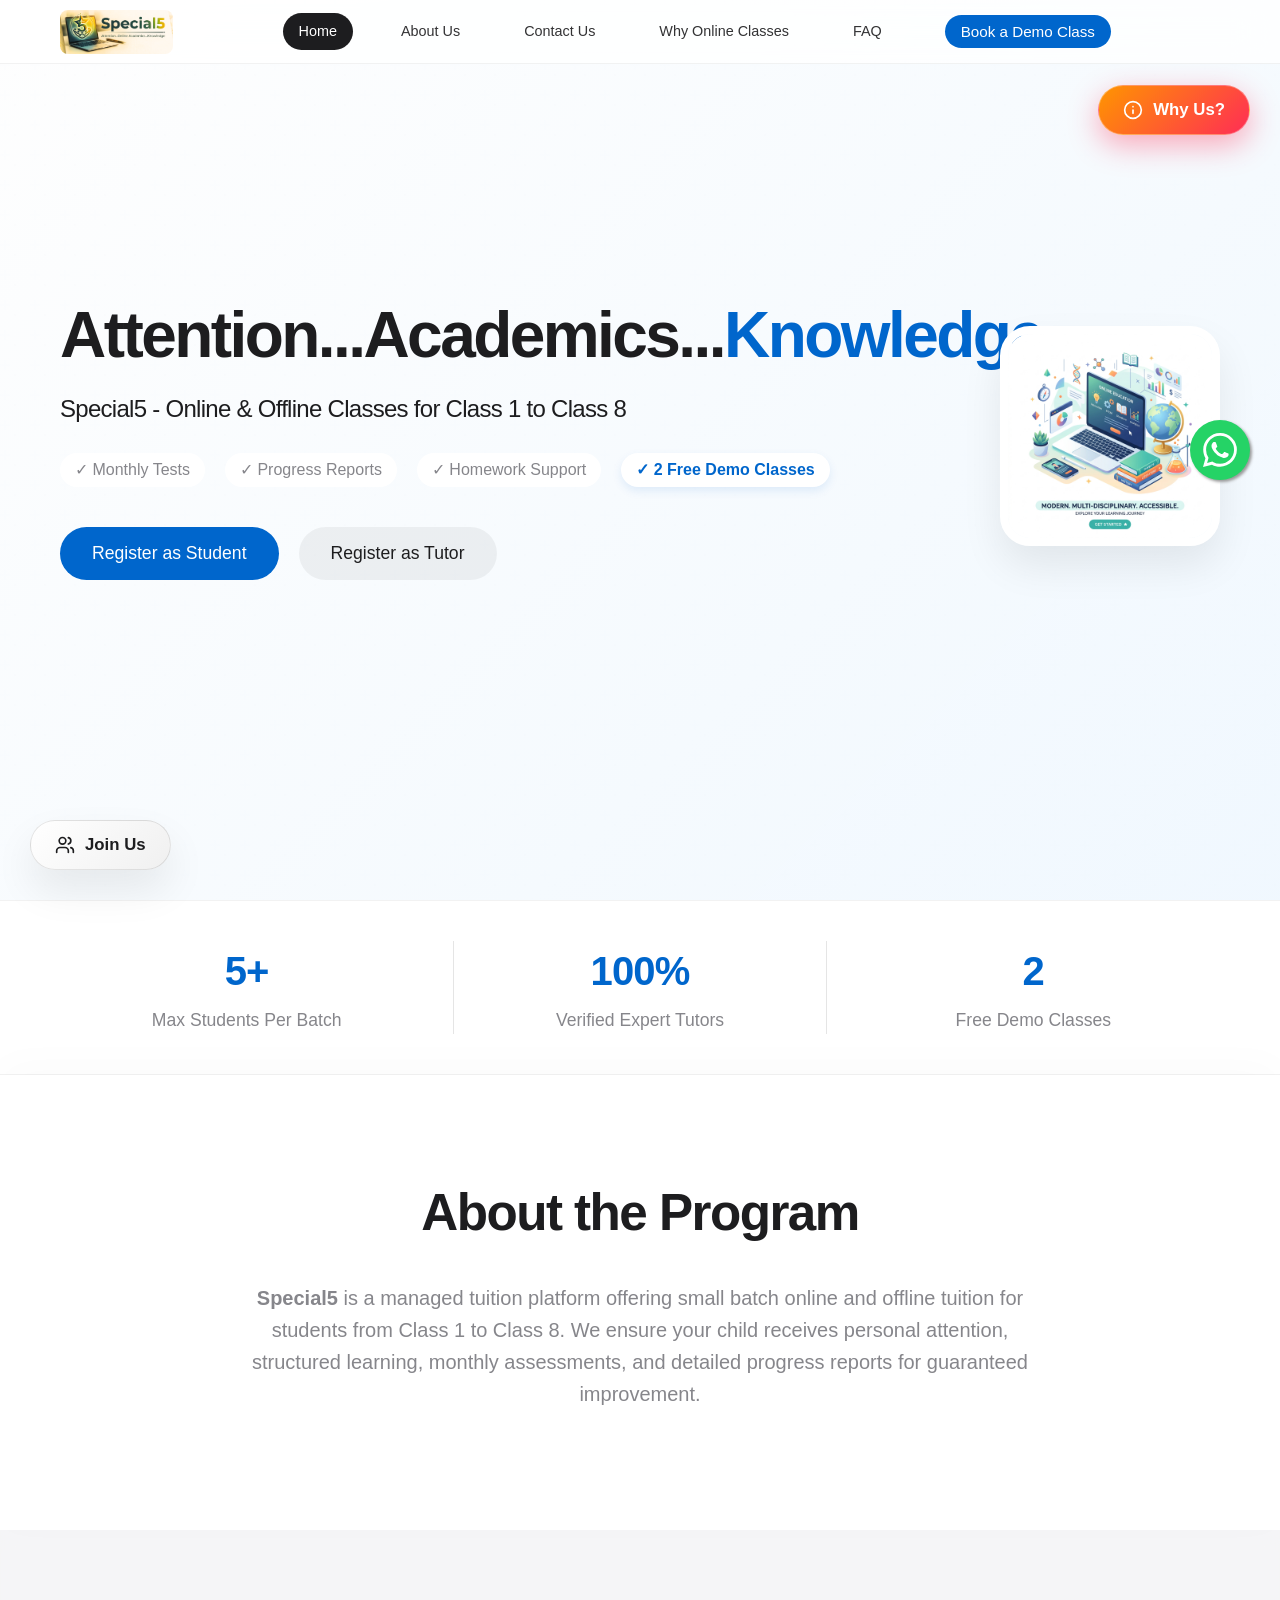
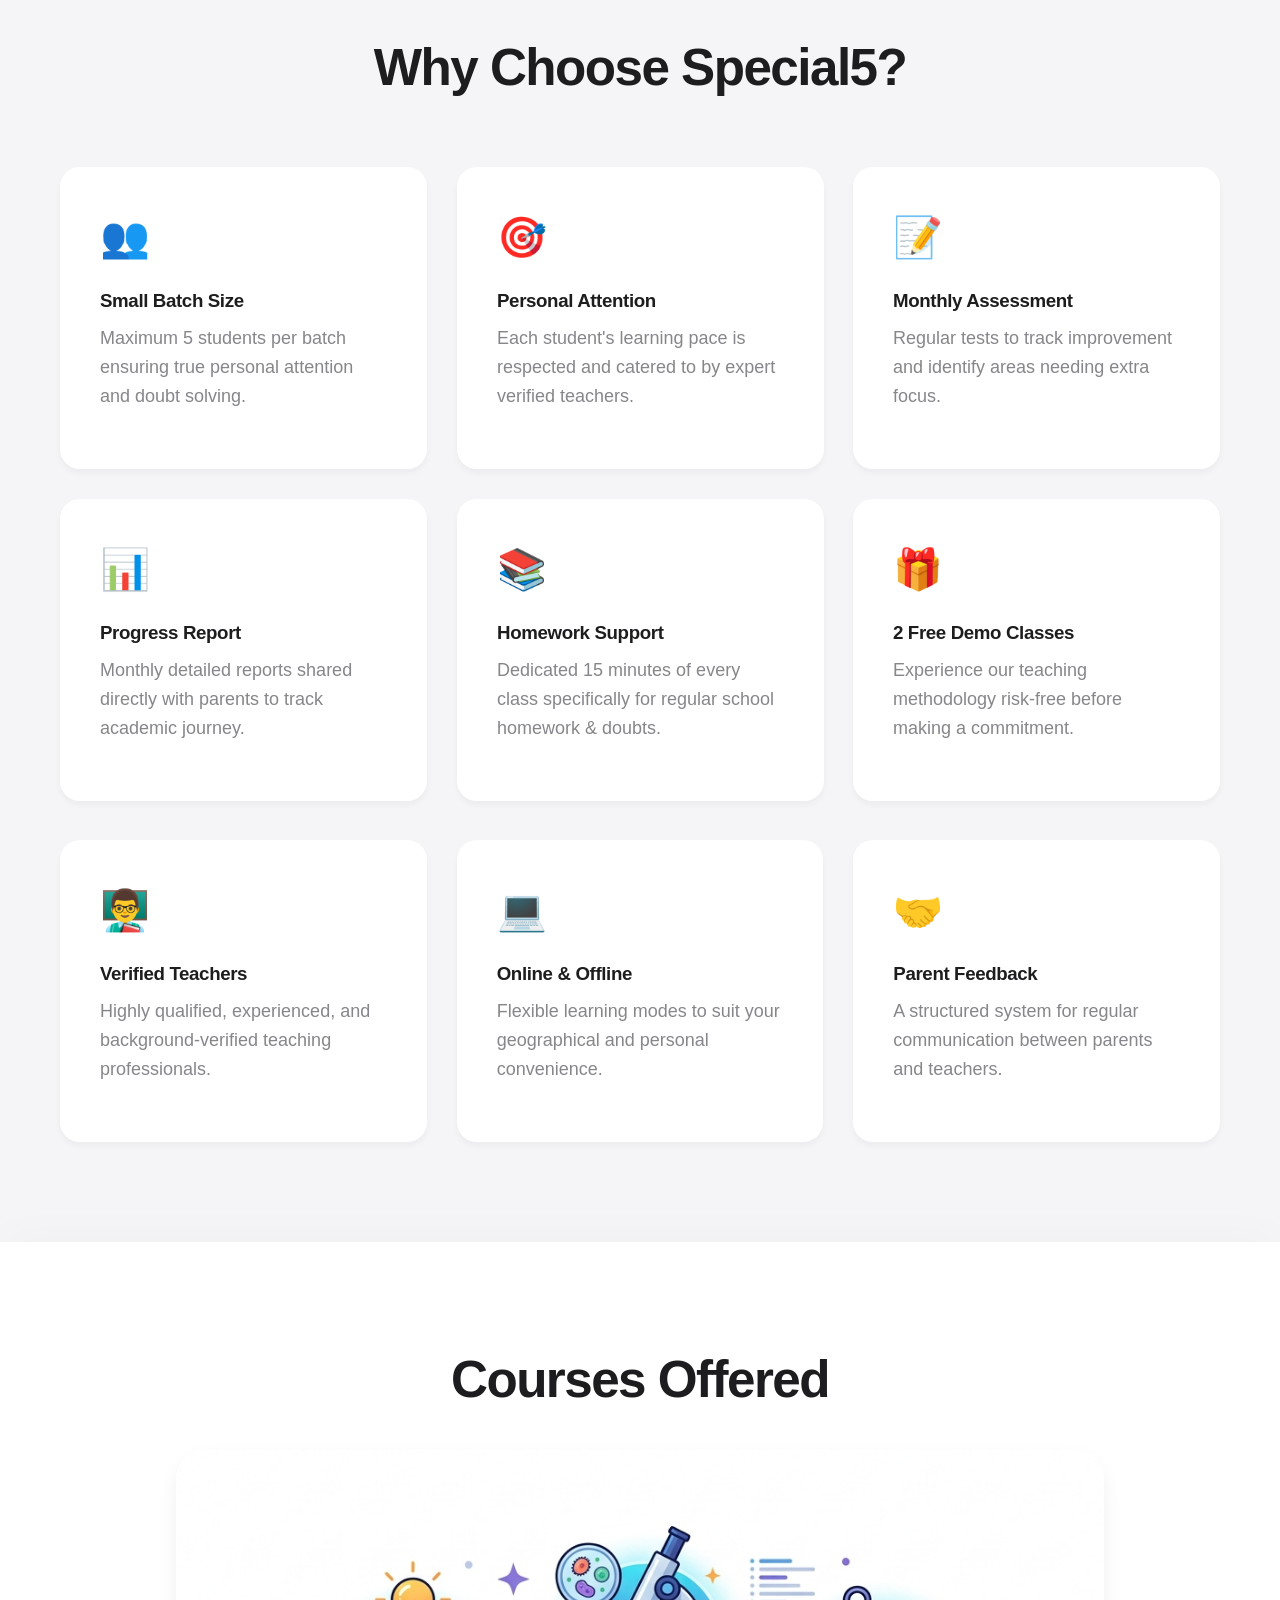
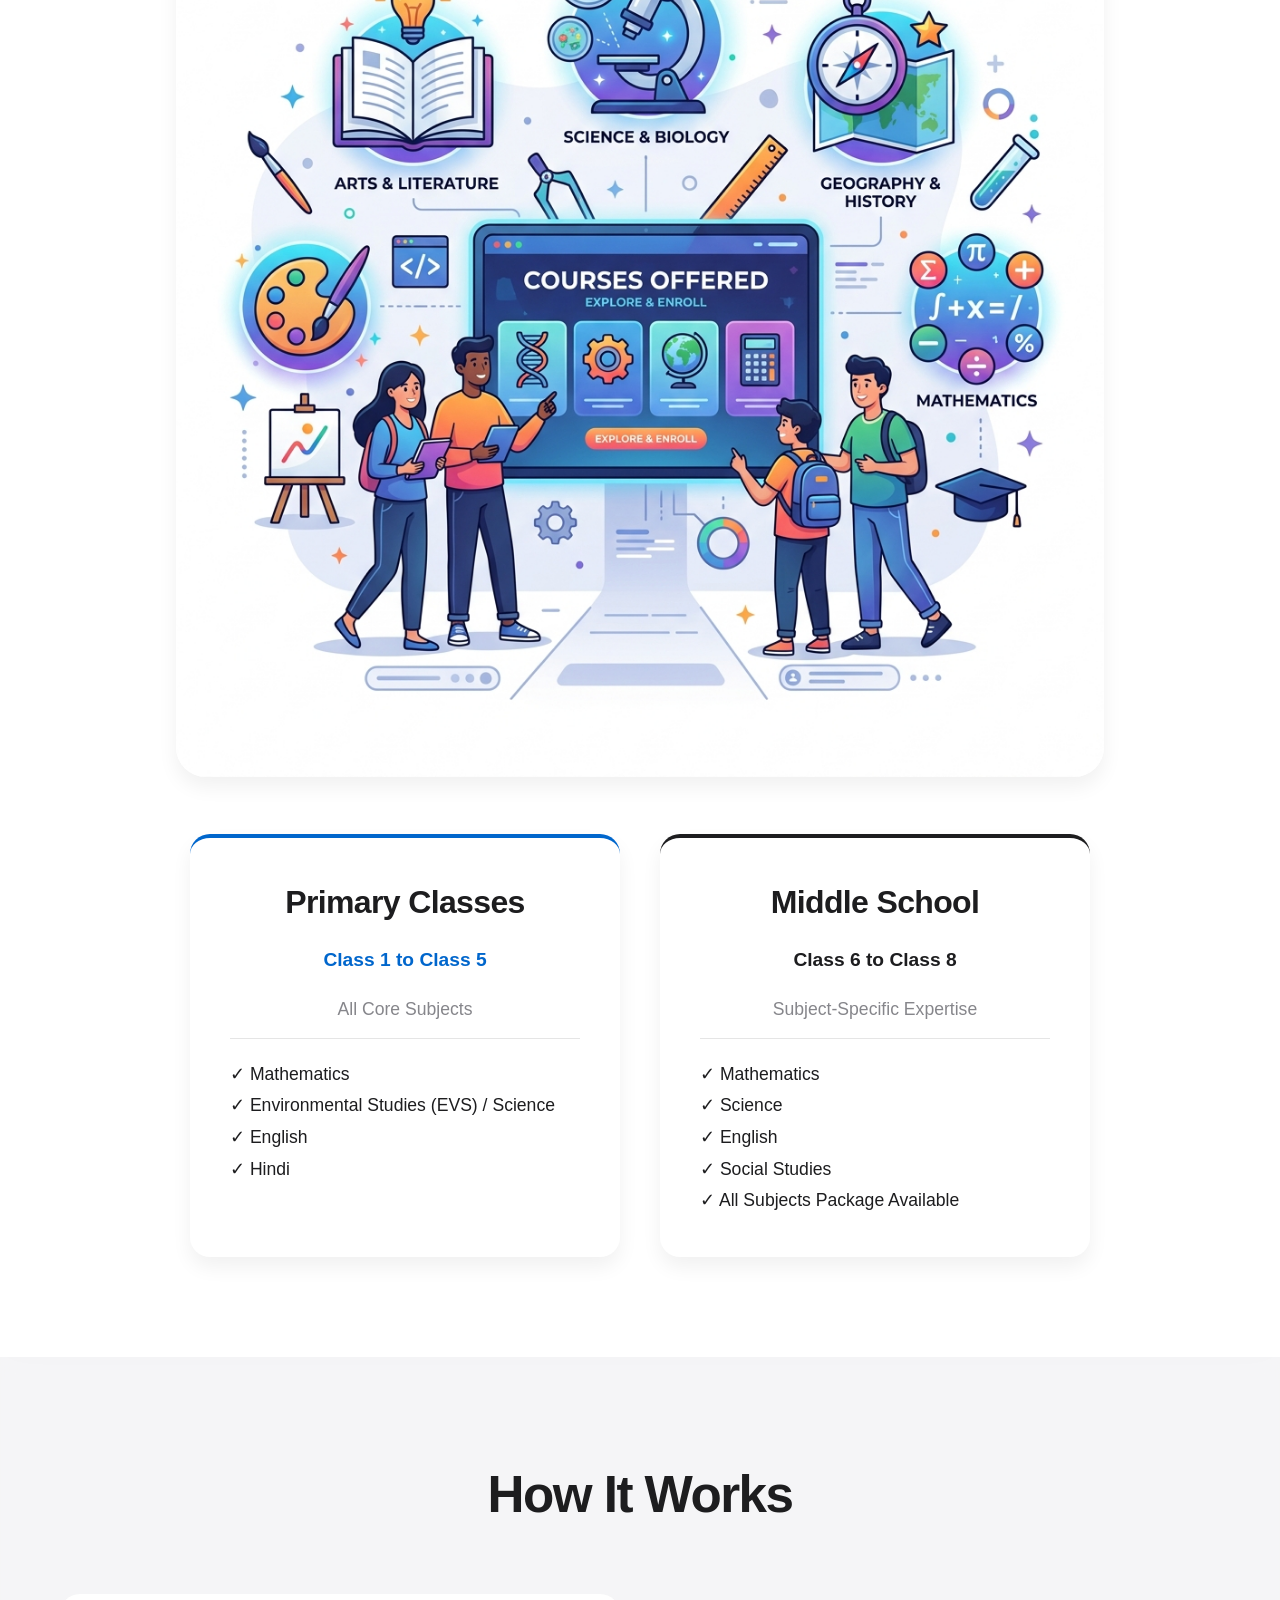
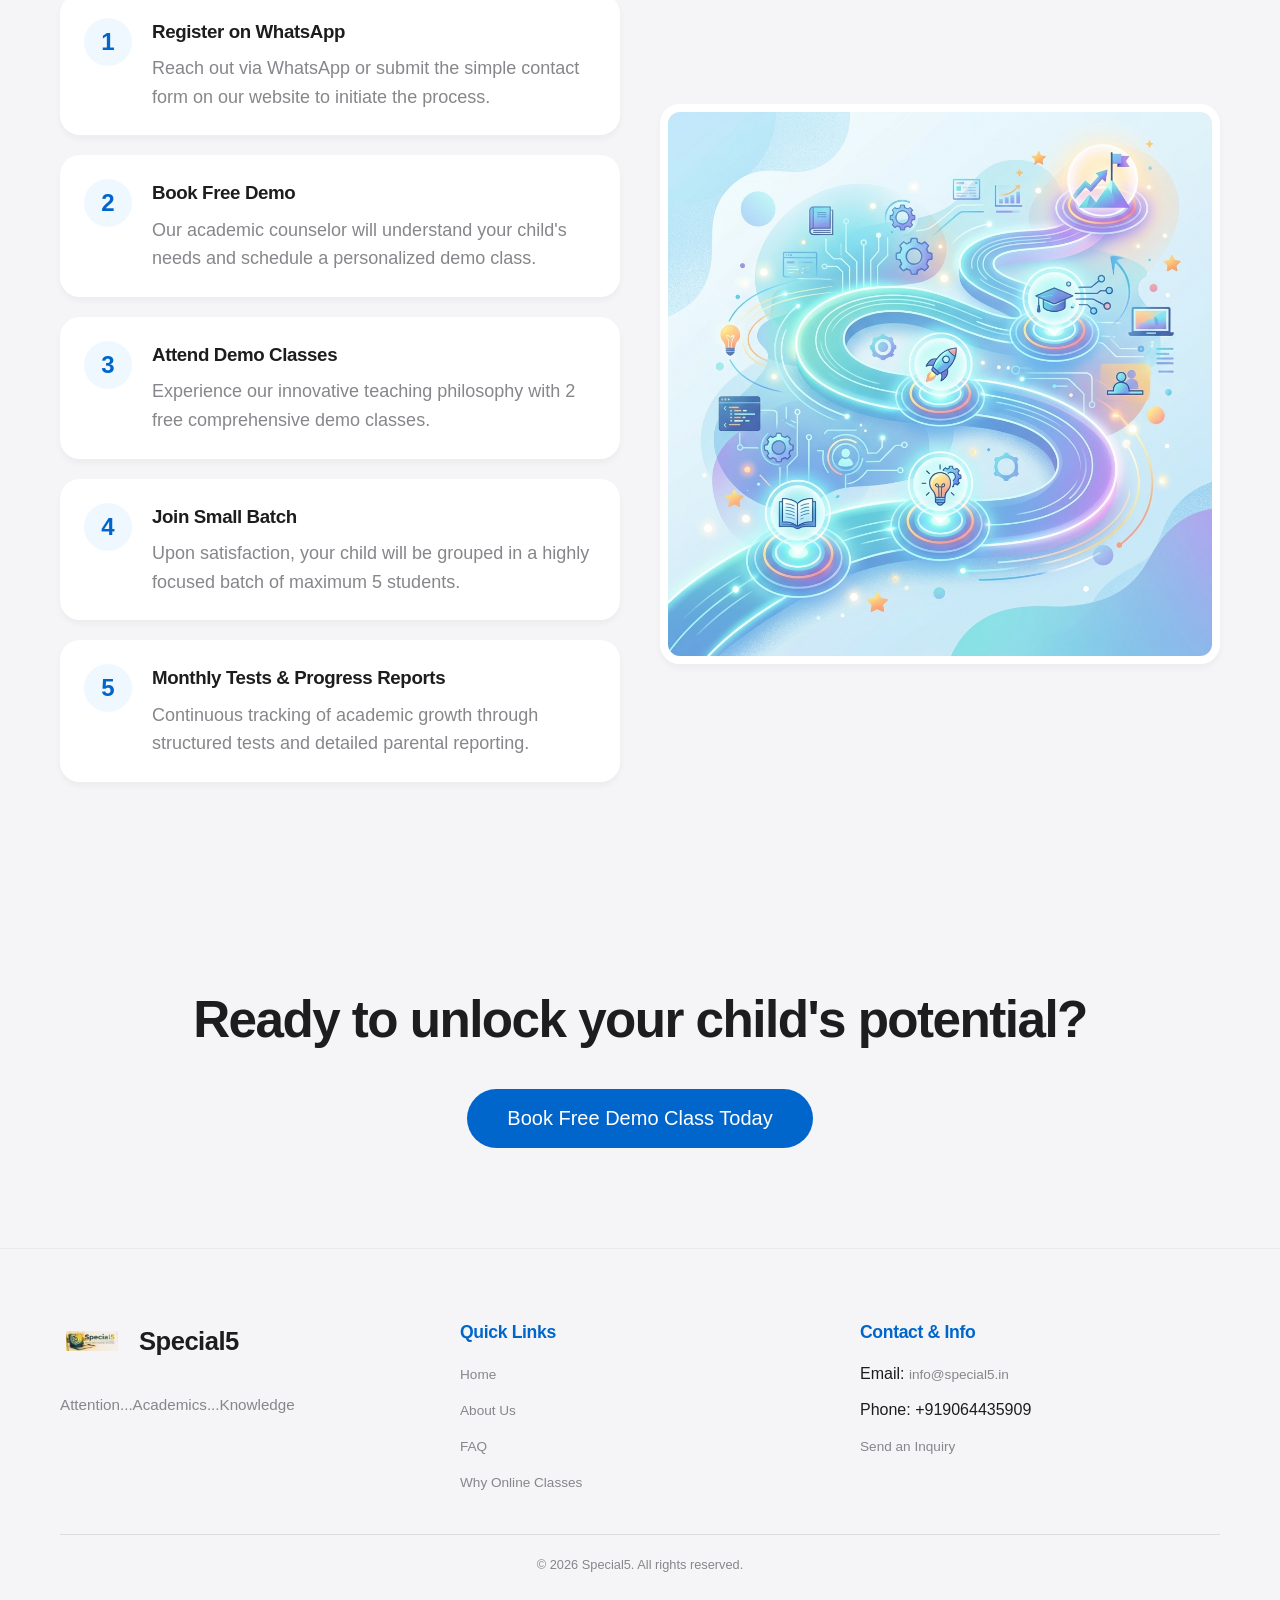
==== index.html @ b70a551d "chore: align theme with sssi.in reference, update emails and links" ====
<!DOCTYPE html>
<html lang="en">
<head>
  <meta charset="UTF-8">
  <meta name="viewport" content="width=device-width, initial-scale=1.0">
  <meta name="description" content="Special5 - Online Tuition Classes - Small Batch Tuition with Attention...Academics...Knowledge. Online & Offline Classes for Class 1 to Class 8 with monthly progress reports.">
  <title>Special5 - Online Tuition Classes</title>
  <meta property="og:title" content="Special5 - Online Tuition Classes">
  <meta property="og:description" content="Special5 - Online Tuition Classes - Small Batch Tuition with Attention...Academics...Knowledge. Online & Offline Classes for Class 1 to Class 8 with monthly progress reports.">
  <meta property="og:image" content="images/Special5-logo.png">
  <meta property="og:type" content="website">
  <link rel="icon" type="image/png" href="images/Special5-logo.png">
  <link rel="stylesheet" href="styles.css">
  <script src="components.js" defer></script>
</head>
<body>
  <!-- Hero Section -->
  <section class="section section-gradient" style="min-height: 100vh; display: flex; align-items: center; padding-top: 80px;">
    <div class="container fade-in-section">
      <div class="grid-2" style="align-items: center; gap: 40px;">
        <div style="text-align: left;">
          <h1 class="display-1" style="max-width: 900px; margin-bottom: 20px;">Attention...Academics...<span style="color: var(--color-accent-blue)">Knowledge</span></h1>
          <p class="display-2" style="font-size: 1.5rem; font-weight: 500; color: var(--color-dark-blue); margin-bottom: 24px;">Special5 - Online & Offline Classes for Class 1 to Class 8</p>
          
          <div style="display: flex; gap: 20px; flex-wrap: wrap; margin-bottom: 40px;">
            <span style="font-weight: 500; color: var(--color-dark-grey); background: white; padding: 5px 15px; border-radius: 20px;">✓ Monthly Tests</span>
            <span style="font-weight: 500; color: var(--color-dark-grey); background: white; padding: 5px 15px; border-radius: 20px;">✓ Progress Reports</span>
            <span style="font-weight: 500; color: var(--color-dark-grey); background: white; padding: 5px 15px; border-radius: 20px;">✓ Homework Support</span>
            <span style="font-weight: 600; color: var(--color-accent-blue); background: white; padding: 5px 15px; border-radius: 20px; box-shadow: 0 4px 10px rgba(0,102,204,0.1);">✓ 2 Free Demo Classes</span>
          </div>
          
          <div style="display: flex; gap: 20px; flex-wrap: wrap;">
            <button class="btn btn-primary" style="padding: 16px 32px; font-size: 1.1rem;" onclick="openModal('studentModal')">Register as Student</button>
            <button class="btn btn-secondary" style="padding: 16px 32px; font-size: 1.1rem;" onclick="openModal('teacherModal')">Register as Tutor</button>
          </div>
        </div>
        <div style="text-align: center; position: relative;">
          <!-- Decorative circle background -->
          <div style="position: absolute; top: 50%; left: 50%; transform: translate(-50%, -50%); width: 80%; padding-bottom: 80%; background: var(--color-light-blue); border-radius: 50%; z-index: 1;"></div>
          <img src="images/hero.png" alt="Online Education Technology" style="position: relative; z-index: 2; max-width: 100%; border-radius: var(--border-radius-xl); box-shadow: var(--shadow-lg); background: white; border: 8px solid white;">
        </div>
      </div>
    </div>
  </section>

  <!-- Key Statistics (sssi.in inspiration) -->
  <section class="section" style="background: var(--color-white); padding: 40px 0; border-top: 1px solid rgba(0,0,0,0.05); border-bottom: 1px solid rgba(0,0,0,0.05);">
    <div class="container fade-in-section">
      <div class="grid-3" style="text-align: center; gap: 20px;">
        <div>
          <h2 style="font-size: 2.5rem; color: var(--color-accent-blue); margin-bottom: 5px;">5+</h2>
          <p style="font-size: 1.1rem; font-weight: 500; margin: 0;">Max Students Per Batch</p>
        </div>
        <div style="border-left: 1px solid rgba(0,0,0,0.1); border-right: 1px solid rgba(0,0,0,0.1);">
          <h2 style="font-size: 2.5rem; color: var(--color-accent-blue); margin-bottom: 5px;">100%</h2>
          <p style="font-size: 1.1rem; font-weight: 500; margin: 0;">Verified Expert Tutors</p>
        </div>
        <div>
          <h2 style="font-size: 2.5rem; color: var(--color-accent-blue); margin-bottom: 5px;">2</h2>
          <p style="font-size: 1.1rem; font-weight: 500; margin: 0;">Free Demo Classes</p>
        </div>
      </div>
    </div>
  </section>

  <!-- About Program -->
  <section class="section section-light">
    <div class="container fade-in-section">
      <div style="max-width: 800px; margin: 0 auto; text-align: center;">
        <h2 class="display-2" style="margin-bottom: 30px;">About the Program</h2>
        <p style="font-size: 1.25rem;">
          <strong>Special5</strong> is a managed tuition platform offering small batch online and offline tuition for students from Class 1 to Class 8. We ensure your child receives personal attention, structured learning, monthly assessments, and detailed progress reports for guaranteed improvement.
        </p>
      </div>
    </div>
  </section>

  <!-- USP Section -->
  <section class="section section-soft">
    <div class="container">
      <h2 class="display-2 text-center" style="margin-bottom: 60px;">Why Choose Special5?</h2>
      
      <div class="grid-3" style="margin-bottom: 40px;">
        <!-- USP Items -->
        <div class="card fade-in-section">
          <div class="card-icon">👥</div>
          <h3>Small Batch Size</h3>
          <p>Maximum 5 students per batch ensuring true personal attention and doubt solving.</p>
        </div>
        <div class="card fade-in-section" style="transition-delay: 100ms;">
          <div class="card-icon">🎯</div>
          <h3>Personal Attention</h3>
          <p>Each student's learning pace is respected and catered to by expert verified teachers.</p>
        </div>
        <div class="card fade-in-section" style="transition-delay: 200ms;">
          <div class="card-icon">📝</div>
          <h3>Monthly Assessment</h3>
          <p>Regular tests to track improvement and identify areas needing extra focus.</p>
        </div>
        <div class="card fade-in-section" style="transition-delay: 300ms;">
          <div class="card-icon">📊</div>
          <h3>Progress Report</h3>
          <p>Monthly detailed reports shared directly with parents to track academic journey.</p>
        </div>
        <div class="card fade-in-section" style="transition-delay: 400ms;">
          <div class="card-icon">📚</div>
          <h3>Homework Support</h3>
          <p>Dedicated 15 minutes of every class specifically for regular school homework & doubts.</p>
        </div>
        <div class="card fade-in-section" style="transition-delay: 500ms;">
          <div class="card-icon">🎁</div>
          <h3>2 Free Demo Classes</h3>
          <p>Experience our teaching methodology risk-free before making a commitment.</p>
        </div>
      </div>
      
      <div class="grid-3 fade-in-section">
        <div class="card">
          <div class="card-icon">👨‍🏫</div>
          <h3>Verified Teachers</h3>
          <p>Highly qualified, experienced, and background-verified teaching professionals.</p>
        </div>
        <div class="card">
          <div class="card-icon">💻</div>
          <h3>Online & Offline</h3>
          <p>Flexible learning modes to suit your geographical and personal convenience.</p>
        </div>
        <div class="card">
          <div class="card-icon">🤝</div>
          <h3>Parent Feedback</h3>
          <p>A structured system for regular communication between parents and teachers.</p>
        </div>
      </div>
    </div>
  </section>

  <!-- Courses Offered -->
  <section class="section section-light">
    <div class="container fade-in-section text-center">
      <h2 class="display-2" style="margin-bottom: 30px;">Courses Offered</h2>
      
      <div style="margin-bottom: 50px;">
        <img src="images/courses.png" alt="Educational Subjects Overview" style="max-width: 80%; border-radius: var(--border-radius-xl); box-shadow: var(--shadow-md);">
      </div>
      
      <div class="grid-2" style="max-width: 900px; margin: 0 auto;">
        <div class="card" style="box-shadow: var(--shadow-md); border-top: 4px solid var(--color-accent-blue);">
          <h3 style="font-size: 2rem; margin-bottom: 20px;">Primary Classes</h3>
          <div style="font-size: 1.2rem; color: var(--color-accent-blue); font-weight: 600; margin-bottom: 20px;">Class 1 to Class 5</div>
          <p style="font-size: 1.1rem; border-bottom: 1px solid rgba(0,0,0,0.1); padding-bottom: 15px;">All Core Subjects</p>
          <ul style="text-align: left; margin-top: 20px; font-size: 1.1rem; line-height: 1.8;">
            <li>✓ Mathematics</li>
            <li>✓ Environmental Studies (EVS) / Science</li>
            <li>✓ English</li>
            <li>✓ Hindi</li>
          </ul>
        </div>
        <div class="card" style="box-shadow: var(--shadow-md); border-top: 4px solid var(--color-dark-blue);">
          <h3 style="font-size: 2rem; margin-bottom: 20px;">Middle School</h3>
          <div style="font-size: 1.2rem; color: var(--color-dark-blue); font-weight: 600; margin-bottom: 20px;">Class 6 to Class 8</div>
          <p style="font-size: 1.1rem; border-bottom: 1px solid rgba(0,0,0,0.1); padding-bottom: 15px;">Subject-Specific Expertise</p>
          <ul style="text-align: left; margin-top: 20px; font-size: 1.1rem; line-height: 1.8;">
            <li>✓ Mathematics</li>
            <li>✓ Science</li>
            <li>✓ English</li>
            <li>✓ Social Studies</li>
            <li>✓ All Subjects Package Available</li>
          </ul>
        </div>
      </div>
    </div>
  </section>

  <!-- How It Works -->
  <section class="section section-soft fade-in-section">
    <div class="container">
      <h2 class="display-2 text-center" style="margin-bottom: 60px;">How It Works</h2>
      
      <div class="grid-2" style="align-items: center; gap: 40px;">
        <div style="display: flex; flex-direction: column; gap: 20px; position: relative;">
          <!-- Timeline Item 1 -->
          <div style="display: flex; gap: 20px; background: var(--color-white); padding: 24px; border-radius: var(--border-radius-lg); box-shadow: var(--shadow-sm);">
            <div style="background: var(--color-light-blue); color: var(--color-accent-blue); width: 48px; height: 48px; border-radius: 50%; display: flex; align-items: center; justify-content: center; font-size: 1.5rem; font-weight: 700; flex-shrink: 0;">1</div>
            <div>
              <h3 style="margin-bottom: 8px;">Register on WhatsApp</h3>
              <p style="margin-bottom: 0;">Reach out via WhatsApp or submit the simple contact form on our website to initiate the process.</p>
            </div>
          </div>
          <!-- Timeline Item 2 -->
          <div style="display: flex; gap: 20px; background: var(--color-white); padding: 24px; border-radius: var(--border-radius-lg); box-shadow: var(--shadow-sm);">
            <div style="background: var(--color-light-blue); color: var(--color-accent-blue); width: 48px; height: 48px; border-radius: 50%; display: flex; align-items: center; justify-content: center; font-size: 1.5rem; font-weight: 700; flex-shrink: 0;">2</div>
            <div>
              <h3 style="margin-bottom: 8px;">Book Free Demo</h3>
              <p style="margin-bottom: 0;">Our academic counselor will understand your child's needs and schedule a personalized demo class.</p>
            </div>
          </div>
          <!-- Timeline Item 3 -->
          <div style="display: flex; gap: 20px; background: var(--color-white); padding: 24px; border-radius: var(--border-radius-lg); box-shadow: var(--shadow-sm);">
            <div style="background: var(--color-light-blue); color: var(--color-accent-blue); width: 48px; height: 48px; border-radius: 50%; display: flex; align-items: center; justify-content: center; font-size: 1.5rem; font-weight: 700; flex-shrink: 0;">3</div>
            <div>
              <h3 style="margin-bottom: 8px;">Attend Demo Classes</h3>
              <p style="margin-bottom: 0;">Experience our innovative teaching philosophy with 2 free comprehensive demo classes.</p>
            </div>
          </div>
          <!-- Timeline Item 4 -->
          <div style="display: flex; gap: 20px; background: var(--color-white); padding: 24px; border-radius: var(--border-radius-lg); box-shadow: var(--shadow-sm);">
            <div style="background: var(--color-light-blue); color: var(--color-accent-blue); width: 48px; height: 48px; border-radius: 50%; display: flex; align-items: center; justify-content: center; font-size: 1.5rem; font-weight: 700; flex-shrink: 0;">4</div>
            <div>
              <h3 style="margin-bottom: 8px;">Join Small Batch</h3>
              <p style="margin-bottom: 0;">Upon satisfaction, your child will be grouped in a highly focused batch of maximum 5 students.</p>
            </div>
          </div>
          <!-- Timeline Item 5 -->
          <div style="display: flex; gap: 20px; background: var(--color-white); padding: 24px; border-radius: var(--border-radius-lg); box-shadow: var(--shadow-sm);">
            <div style="background: var(--color-light-blue); color: var(--color-accent-blue); width: 48px; height: 48px; border-radius: 50%; display: flex; align-items: center; justify-content: center; font-size: 1.5rem; font-weight: 700; flex-shrink: 0;">5</div>
            <div>
              <h3 style="margin-bottom: 8px;">Monthly Tests & Progress Reports</h3>
              <p style="margin-bottom: 0;">Continuous tracking of academic growth through structured tests and detailed parental reporting.</p>
            </div>
          </div>
        </div>
        
        <div style="text-align: center;">
          <img src="images/infographic.png" alt="Learning Journey Infographic" style="max-width: 100%; border-radius: var(--border-radius-lg); box-shadow: var(--shadow-sm); border: 8px solid white;">
        </div>
      </div>
    </div>
  </section>

  <!-- CTA -->
  <section class="section section-gradient">
    <div class="container text-center fade-in-section">
      <h2 class="display-2" style="margin-bottom: 30px;">Ready to unlock your child's potential?</h2>
      <button class="btn btn-primary" style="padding: 18px 40px; font-size: 1.25rem;" onclick="openModal('studentModal')">Book Free Demo Class Today</button>
    </div>
  </section>

</body>
</html>
---- styles.css ----
:root {
  /* Apple-inspired color palette */
  --color-white: #ffffff;
  --color-light-blue: #f0f8ff;
  --color-soft-grey: #f5f5f7;
  --color-dark-grey: #86868b;
  --color-dark-blue: #1d1d1f;
  --color-accent-blue: #0066cc;
  --color-accent-blue-hover: #0055b3;
  
  --font-family-primary: -apple-system, BlinkMacSystemFont, "Segoe UI", Roboto, Helvetica, Arial, sans-serif;
  
  --border-radius-sm: 8px;
  --border-radius-md: 14px;
  --border-radius-lg: 20px;
  --border-radius-xl: 30px;
  
  --shadow-sm: 0 4px 6px rgba(0, 0, 0, 0.04);
  --shadow-md: 0 10px 20px rgba(0, 0, 0, 0.06);
  --shadow-lg: 0 20px 40px rgba(0, 0, 0, 0.08);

  --transition-fast: 0.2s ease;
  --transition-smooth: 0.4s cubic-bezier(0.16, 1, 0.3, 1);
}

* {
  margin: 0;
  padding: 0;
  box-sizing: border-box;
}

body {
  font-family: var(--font-family-primary);
  background-color: var(--color-soft-grey);
  /* Tech-inspired dot grid background */
  background-image: radial-gradient(rgba(134, 134, 139, 0.15) 1px, transparent 1px);
  background-size: 30px 30px;
  background-attachment: fixed;
  color: var(--color-dark-blue);
  line-height: 1.5;
  -webkit-font-smoothing: antialiased;
  -moz-osx-font-smoothing: grayscale;
}

h1, h2, h3, h4, h5, h6 {
  font-weight: 600;
  letter-spacing: -0.02em;
  margin-bottom: 0.5em;
}

p {
  color: var(--color-dark-grey);
  margin-bottom: 1em;
  font-size: 1.125rem;
  line-height: 1.6;
}

a {
  color: var(--color-accent-blue);
  text-decoration: none;
  transition: color var(--transition-fast);
}

a:hover {
  color: var(--color-accent-blue-hover);
}

ul {
  list-style: none;
}

/* Layout */
.container {
  width: 100%;
  max-width: 1200px;
  margin: 0 auto;
  padding: 0 20px;
}

.section {
  padding: 100px 0;
}

.section-light {
  background-color: var(--color-white);
  box-shadow: 0 -10px 40px rgba(0,0,0,0.02);
  position: relative;
  z-index: 2;
}

.section-soft {
  background-color: rgba(245, 245, 247, 0.9);
  backdrop-filter: blur(10px);
}

.section-gradient {
  background: linear-gradient(135deg, rgba(255,255,255,0.9) 0%, rgba(240,248,255,0.95) 100%),
              url("data:image/svg+xml,%3Csvg width='60' height='60' viewBox='0 0 60 60' xmlns='http://www.w3.org/2000/svg'%3E%3Cg fill='none' fill-rule='evenodd'%3E%3Cg fill='%230066cc' fill-opacity='0.05'%3E%3Cpath d='M36 34v-4h-2v4h-4v2h4v4h2v-4h4v-2h-4zm0-30V0h-2v4h-4v2h4v4h2V6h4V4h-4zM6 34v-4H4v4H0v2h4v4h2v-4h4v-2H6zM6 4V0H4v4H0v2h4v4h2V6h4V4H6z'/%3E%3C/g%3E%3C/g%3E%3C/svg%3E");
  background-attachment: fixed;
}

.text-center {
  text-align: center;
}

/* Typography Enhancements */
.display-1 {
  font-size: clamp(3rem, 5vw, 4.5rem);
  font-weight: 700;
  letter-spacing: -0.04em;
  line-height: 1.1;
  margin-bottom: 24px;
}

.display-2 {
  font-size: clamp(2rem, 4vw, 3.5rem);
  font-weight: 700;
  letter-spacing: -0.03em;
}

/* Buttons */
.btn {
  display: inline-flex;
  align-items: center;
  justify-content: center;
  padding: 14px 28px;
  border-radius: var(--border-radius-xl);
  font-size: 1rem;
  font-weight: 500;
  text-align: center;
  cursor: pointer;
  border: none;
  transition: all var(--transition-fast);
  text-decoration: none;
}

.btn-primary {
  background-color: var(--color-accent-blue);
  color: var(--color-white);
}

.btn-primary:hover {
  background-color: var(--color-accent-blue-hover);
  color: var(--color-white);
  transform: scale(1.02);
}

.btn-secondary {
  background-color: rgba(0, 0, 0, 0.05);
  color: var(--color-dark-blue);
}

.btn-secondary:hover {
  background-color: rgba(0, 0, 0, 0.08);
  color: var(--color-dark-blue);
}

/* Navbar */
.navbar {
  position: fixed;
  top: 0;
  left: 0;
  right: 0;
  height: 64px;
  background-color: rgba(255, 255, 255, 0.8);
  backdrop-filter: saturate(180%) blur(20px);
  -webkit-backdrop-filter: saturate(180%) blur(20px);
  border-bottom: 1px solid rgba(0, 0, 0, 0.05);
  display: flex;
  align-items: center;
  z-index: 1000;
  transition: background-color var(--transition-fast);
}

.navbar .container {
  display: flex;
  justify-content: space-between;
  align-items: center;
}

.navbar-brand {
  font-size: 1.25rem;
  font-weight: 600;
  color: var(--color-dark-blue);
  display: flex;
  align-items: center;
  gap: 8px;
}

.navbar-nav {
  display: flex;
  gap: 32px;
  flex-grow: 1;
  justify-content: center;
  align-items: center;
}

.nav-link {
  font-size: 0.9rem;
  color: var(--color-dark-blue);
  opacity: 0.9;
  text-decoration: none;
  font-weight: 500;
  padding: 8px 16px;
  border-radius: 20px;
  transition: all var(--transition-fast);
}

.nav-link:hover, .nav-link.active {
  background-color: var(--color-dark-blue);
  color: var(--color-white);
  opacity: 1;
}

.mobile-menu-btn {
  display: none;
  background: none;
  border: none;
  font-size: 1.5rem;
  cursor: pointer;
}

/* Footer */
.footer {
  background-color: var(--color-soft-grey);
  padding: 60px 0 40px;
  border-top: 1px solid rgba(0, 0, 0, 0.05);
}

.footer-grid {
  display: grid;
  grid-template-columns: repeat(auto-fit, minmax(200px, 1fr));
  gap: 40px;
  margin-bottom: 40px;
}

.footer-col h4 {
  font-size: 0.9rem;
  font-weight: 600;
  margin-bottom: 16px;
}

.footer-col ul {
  display: flex;
  flex-direction: column;
  gap: 12px;
}

.footer-col a {
  color: var(--color-dark-grey);
  font-size: 0.85rem;
}

.footer-col a:hover {
  color: var(--color-dark-blue);
}

.footer-bottom {
  text-align: center;
  padding-top: 20px;
  border-top: 1px solid rgba(0, 0, 0, 0.1);
  color: var(--color-dark-grey);
  font-size: 0.8rem;
}

/* Animations using Intersection Observer */
.fade-in-section {
  opacity: 0;
  transform: translateY(20px);
  transition: opacity 0.8s ease-out, transform 0.8s ease-out;
  will-change: opacity, transform;
}

.fade-in-section.is-visible {
  opacity: 1;
  transform: none;
}

/* Floating Buttons */
@keyframes reflective-sweep {
  0% { transform: translateX(-100%) skewX(-15deg); }
  50%, 100% { transform: translateX(200%) skewX(-15deg); }
}

.floating-btn {
  position: fixed;
  z-index: 900;
  box-shadow: var(--shadow-lg);
  padding: 14px 24px;
  border-radius: var(--border-radius-xl);
  display: flex;
  align-items: center;
  gap: 10px;
  font-weight: 600;
  font-size: 1.05rem;
  transition: transform var(--transition-smooth), box-shadow var(--transition-fast);
  animation: float-in 0.8s ease-out forwards;
  opacity: 0;
  border: none;
  cursor: pointer;
  overflow: hidden;
}

.floating-btn.attractive-btn::before {
  content: '';
  position: absolute;
  top: 0;
  left: 0;
  bottom: 0;
  width: 50%;
  background: linear-gradient(to right, rgba(255,255,255,0) 0%, rgba(255,255,255,0.4) 50%, rgba(255,255,255,0) 100%);
  transform: skewX(-15deg) translateX(-100%);
  animation: reflective-sweep 3s infinite;
}

@keyframes float-in {
  from { opacity: 0; transform: translateY(20px); }
  to { opacity: 1; transform: translateY(0); }
}

.floating-btn:hover {
  transform: translateY(-5px) scale(1.02);
  box-shadow: 0 20px 40px rgba(0, 0, 0, 0.2);
}

.collapsible-btn {
  max-width: 52px;
  padding: 14px 16px;
  white-space: nowrap;
  transition: max-width 0.4s cubic-bezier(0.4, 0, 0.2, 1), padding 0.4s ease, transform 0.3s ease, box-shadow 0.3s ease;
}

.collapsible-btn .btn-text {
  opacity: 0;
  max-width: 0;
  overflow: hidden;
  transition: opacity 0.3s ease, max-width 0.4s ease;
}

.collapsible-btn:hover {
  max-width: 200px;
}

.collapsible-btn:hover .btn-text {
  opacity: 1;
  max-width: 100px;
}

.floating-btn-student {
  bottom: 30px;
  right: 30px;
  background: linear-gradient(135deg, var(--color-accent-blue), #003366);
  color: var(--color-white);
  border: 1px solid rgba(255,255,255,0.2);
}

.floating-btn-teacher {
  bottom: 30px;
  left: 30px;
  background: linear-gradient(135deg, #ffffff, #f0f0f0);
  color: var(--color-dark-blue);
  border: 1px solid rgba(0, 0, 0, 0.1);
}

.floating-btn-whyus {
  top: 85px;
  right: 30px;
  background: linear-gradient(135deg, #FF9500, #FF2D55);
  color: var(--color-white);
  border: 1px solid rgba(255,255,255,0.3);
  box-shadow: 0 10px 30px rgba(255, 45, 85, 0.4);
}

/* Modals */
.modal-overlay {
  position: fixed;
  top: 0;
  left: 0;
  right: 0;
  bottom: 0;
  background-color: rgba(0, 0, 0, 0.4);
  backdrop-filter: blur(5px);
  -webkit-backdrop-filter: blur(5px);
  z-index: 1050;
  display: flex;
  align-items: center;
  justify-content: center;
  opacity: 0;
  visibility: hidden;
  transition: opacity var(--transition-fast), visibility var(--transition-fast);
}

.modal-overlay.active {
  opacity: 1;
  visibility: visible;
}

.modal-content {
  background-color: var(--color-white);
  padding: 40px;
  border-radius: var(--border-radius-lg);
  width: 90%;
  max-width: 500px;
  box-shadow: var(--shadow-lg);
  transform: scale(0.95) translateY(20px);
  transition: transform var(--transition-smooth);
  position: relative;
  max-height: 90vh;
  overflow-y: auto;
}

.modal-overlay.active .modal-content {
  transform: scale(1) translateY(0);
}

.modal-close {
  position: absolute;
  top: 20px;
  right: 20px;
  background: none;
  border: none;
  font-size: 1.5rem;
  cursor: pointer;
  color: var(--color-dark-grey);
}

/* Forms */
.form-group {
  margin-bottom: 20px;
}

.form-label {
  display: block;
  font-size: 0.9rem;
  font-weight: 500;
  margin-bottom: 8px;
  color: var(--color-dark-blue);
}

.form-control {
  width: 100%;
  padding: 12px 16px;
  border: 1px solid rgba(0, 0, 0, 0.1);
  border-radius: var(--border-radius-md);
  font-size: 1rem;
  font-family: inherit;
  transition: border-color var(--transition-fast), box-shadow var(--transition-fast);
  background-color: var(--color-soft-grey);
}

.form-control:focus {
  outline: none;
  border-color: var(--color-accent-blue);
  background-color: var(--color-white);
  box-shadow: 0 0 0 3px rgba(0, 102, 204, 0.1);
}

textarea.form-control {
  resize: vertical;
  min-height: 100px;
}

/* Cards & Grid Systems */
.grid-2 {
  display: grid;
  grid-template-columns: repeat(2, 1fr);
  gap: 40px;
}

.grid-3 {
  display: grid;
  grid-template-columns: repeat(auto-fit, minmax(300px, 1fr));
  gap: 30px;
}

.card {
  background: var(--color-white);
  border-radius: var(--border-radius-lg);
  padding: 40px;
  box-shadow: var(--shadow-sm);
  transition: transform var(--transition-smooth), box-shadow var(--transition-smooth);
  height: 100%;
}

.card:hover {
  transform: translateY(-8px);
  box-shadow: var(--shadow-md);
}

.card-icon {
  font-size: 2.5rem;
  margin-bottom: 20px;
  color: var(--color-accent-blue);
}

/* Responsive */
@media (max-width: 768px) {
  .navbar-nav {
    display: none; /* simple mobile handling initially */
  }
  
  .mobile-menu-btn {
    display: block;
  }
  
  .grid-2 {
    grid-template-columns: 1fr;
  }
  
  .section {
    padding: 60px 0;
  }
  
  .floating-btn {
    bottom: 20px;
    padding: 10px 16px;
    font-size: 0.9rem;
  }
  
  .floating-btn-student {
    right: 20px;
  }

  .floating-btn-teacher {
    left: 20px;
  }
  
  .floating-btn-whyus {
    bottom: auto;
    right: 20px;
    top: 70px;
    padding: 8px 14px;
  }
  
  /* Mobile Menu specific override when active */
  .navbar-nav.active {
    display: flex;
    flex-direction: column;
    position: absolute;
    top: 64px;
    left: 0;
    right: 0;
    background-color: rgba(255, 255, 255, 0.95);
    backdrop-filter: blur(20px);
    padding: 20px;
    box-shadow: var(--shadow-md);
    gap: 20px;
    text-align: center;
  }
}

/* Accordion Styles (FAQ Page) */
.faq-accordion .accordion-item {
  background: var(--color-white);
  border-radius: var(--border-radius-md);
  margin-bottom: 16px;
  box-shadow: var(--shadow-sm);
  overflow: hidden;
  border: 1px solid rgba(0, 0, 0, 0.05);
  transition: box-shadow 0.3s ease;
}

.faq-accordion .accordion-item:hover {
  box-shadow: var(--shadow-md);
}

.faq-accordion .accordion-header {
  padding: 20px 24px;
  cursor: pointer;
  display: flex;
  justify-content: space-between;
  align-items: center;
  font-weight: 600;
  font-size: 1.15rem;
  color: var(--color-dark-blue);
  background: var(--color-white);
  transition: background var(--transition-fast), color var(--transition-fast);
}

.faq-accordion .accordion-header:hover {
  background: var(--color-soft-grey);
}

.faq-accordion .accordion-item.active .accordion-header {
  color: var(--color-accent-blue);
  background: var(--color-light-blue);
}

.faq-accordion .accordion-header svg {
  transition: transform 0.4s cubic-bezier(0.4, 0, 0.2, 1);
  color: var(--color-dark-grey);
}

.faq-accordion .accordion-item.active .accordion-header svg {
  transform: rotate(180deg);
  color: var(--color-accent-blue);
}

.faq-accordion .accordion-content {
  max-height: 0;
  overflow: hidden;
  transition: max-height 0.5s cubic-bezier(0.4, 0, 0.2, 1), padding 0.5s cubic-bezier(0.4, 0, 0.2, 1);
  background: var(--color-white);
}

.faq-accordion .accordion-item.active .accordion-content {
  padding: 0 24px 20px 24px;
  max-height: 800px;
}

/* Floating WhatsApp Button */
.whatsapp-float {
  position: fixed;
  width: 60px;
  height: 60px;
  top: 50%;
  transform: translateY(-50%);
  right: 30px;
  background-color: #25d366;
  color: #FFF;
  border-radius: 50px;
  text-align: center;
  font-size: 30px;
  box-shadow: 2px 2px 3px #999;
  z-index: 950;
  display: flex;
  align-items: center;
  justify-content: center;
  transition: all 0.3s ease;
  text-decoration: none;
}

.whatsapp-float:hover {
  background-color: #128c7e;
  transform: scale(1.1);
  box-shadow: 2px 5px 15px rgba(0,0,0,0.3);
}

.whatsapp-float svg {
  width: 34px;
  height: 34px;
  fill: currentColor;
}

/* Checkbox Groups */
.checkbox-group {
  display: grid;
  grid-template-columns: repeat(auto-fill, minmax(130px, 1fr));
  gap: 12px;
  margin-top: 10px;
  padding: 15px;
  background-color: var(--color-soft-grey);
  border-radius: var(--border-radius-md);
  border: 1px solid rgba(0, 0, 0, 0.05);
}

.checkbox-item {
  display: flex;
  align-items: center;
  gap: 8px;
  cursor: pointer;
  font-size: 0.95rem;
  color: var(--color-dark-blue);
  user-select: none;
}

.checkbox-item input[type="checkbox"] {
  width: 18px;
  height: 18px;
  cursor: pointer;
  accent-color: var(--color-accent-blue);
}

/* Responsive adjustments */
@media (max-width: 768px) {
  .whatsapp-float {
    width: 50px;
    height: 50px;
    bottom: 90px;
    right: 20px;
    font-size: 25px;
  }
  
  .whatsapp-float svg {
    width: 28px;
    height: 28px;
  }
  
  .checkbox-group {
    grid-template-columns: 1fr 1fr;
  }
}
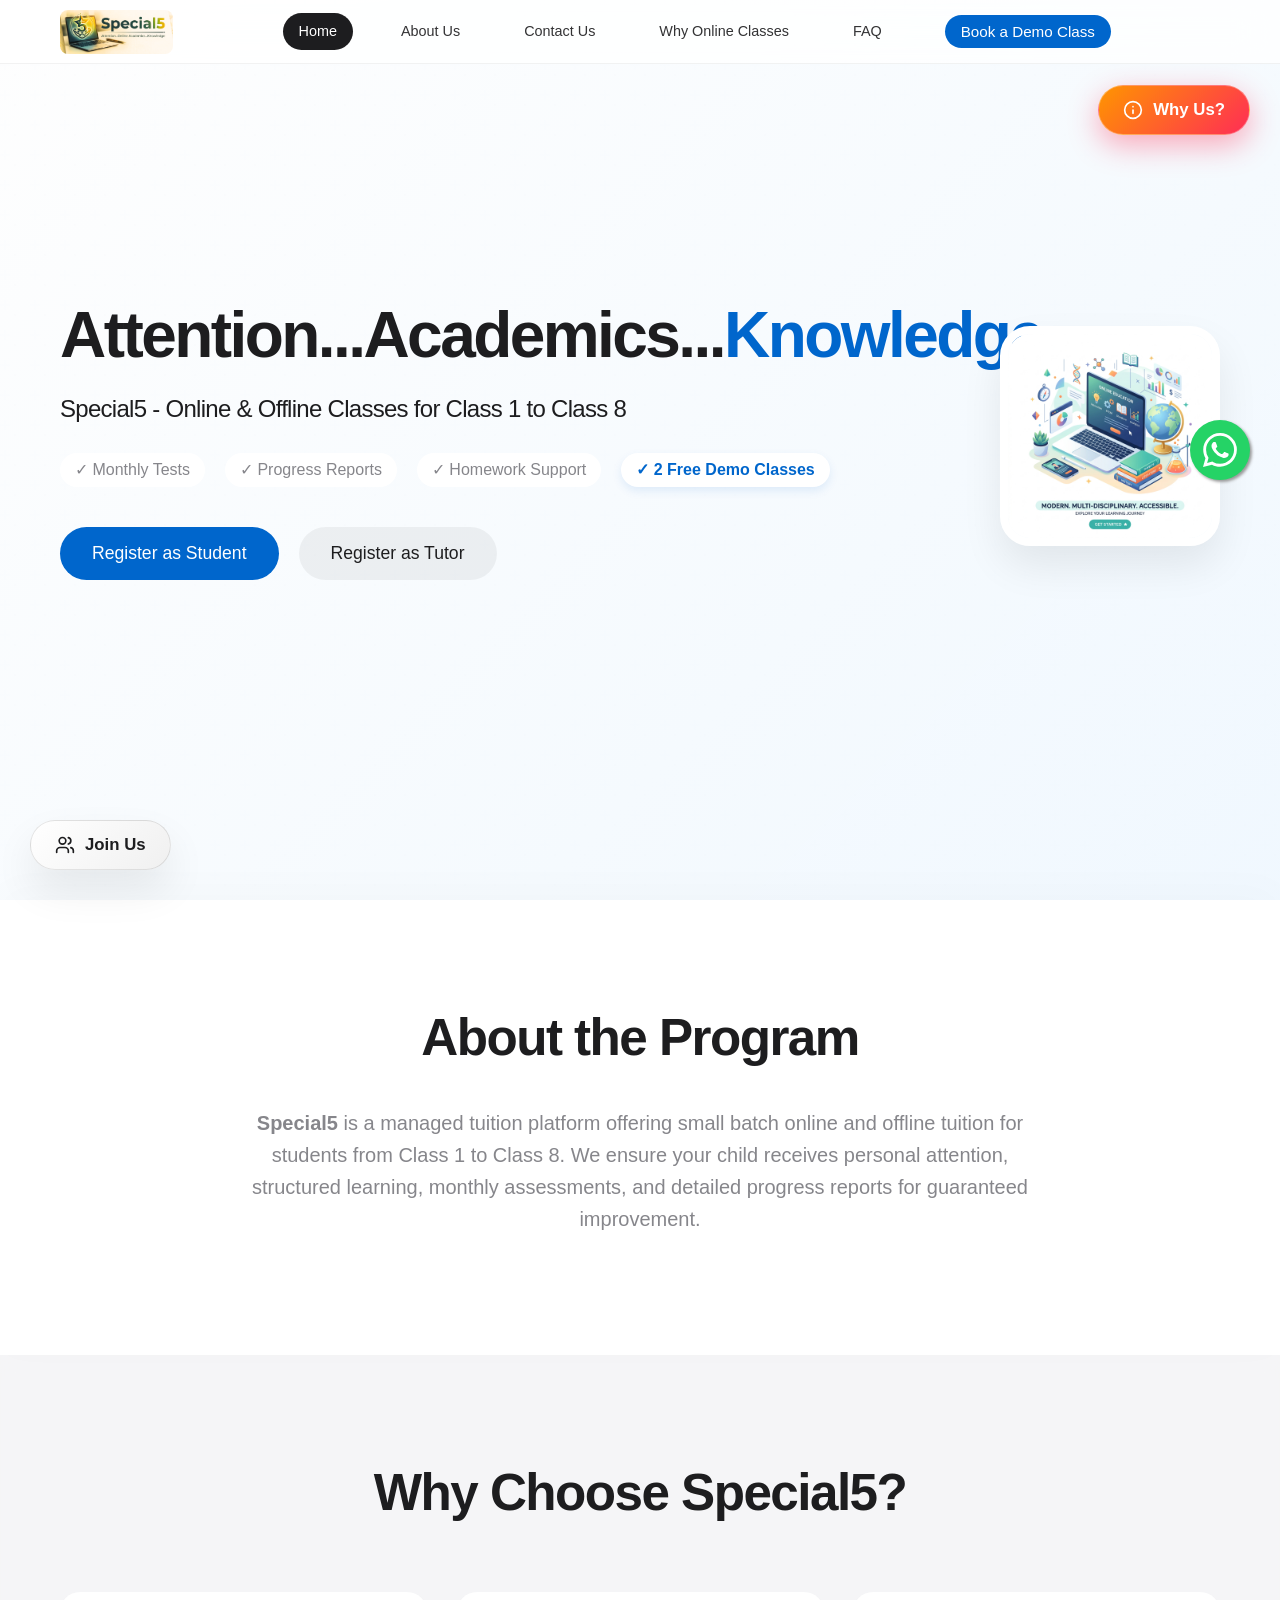
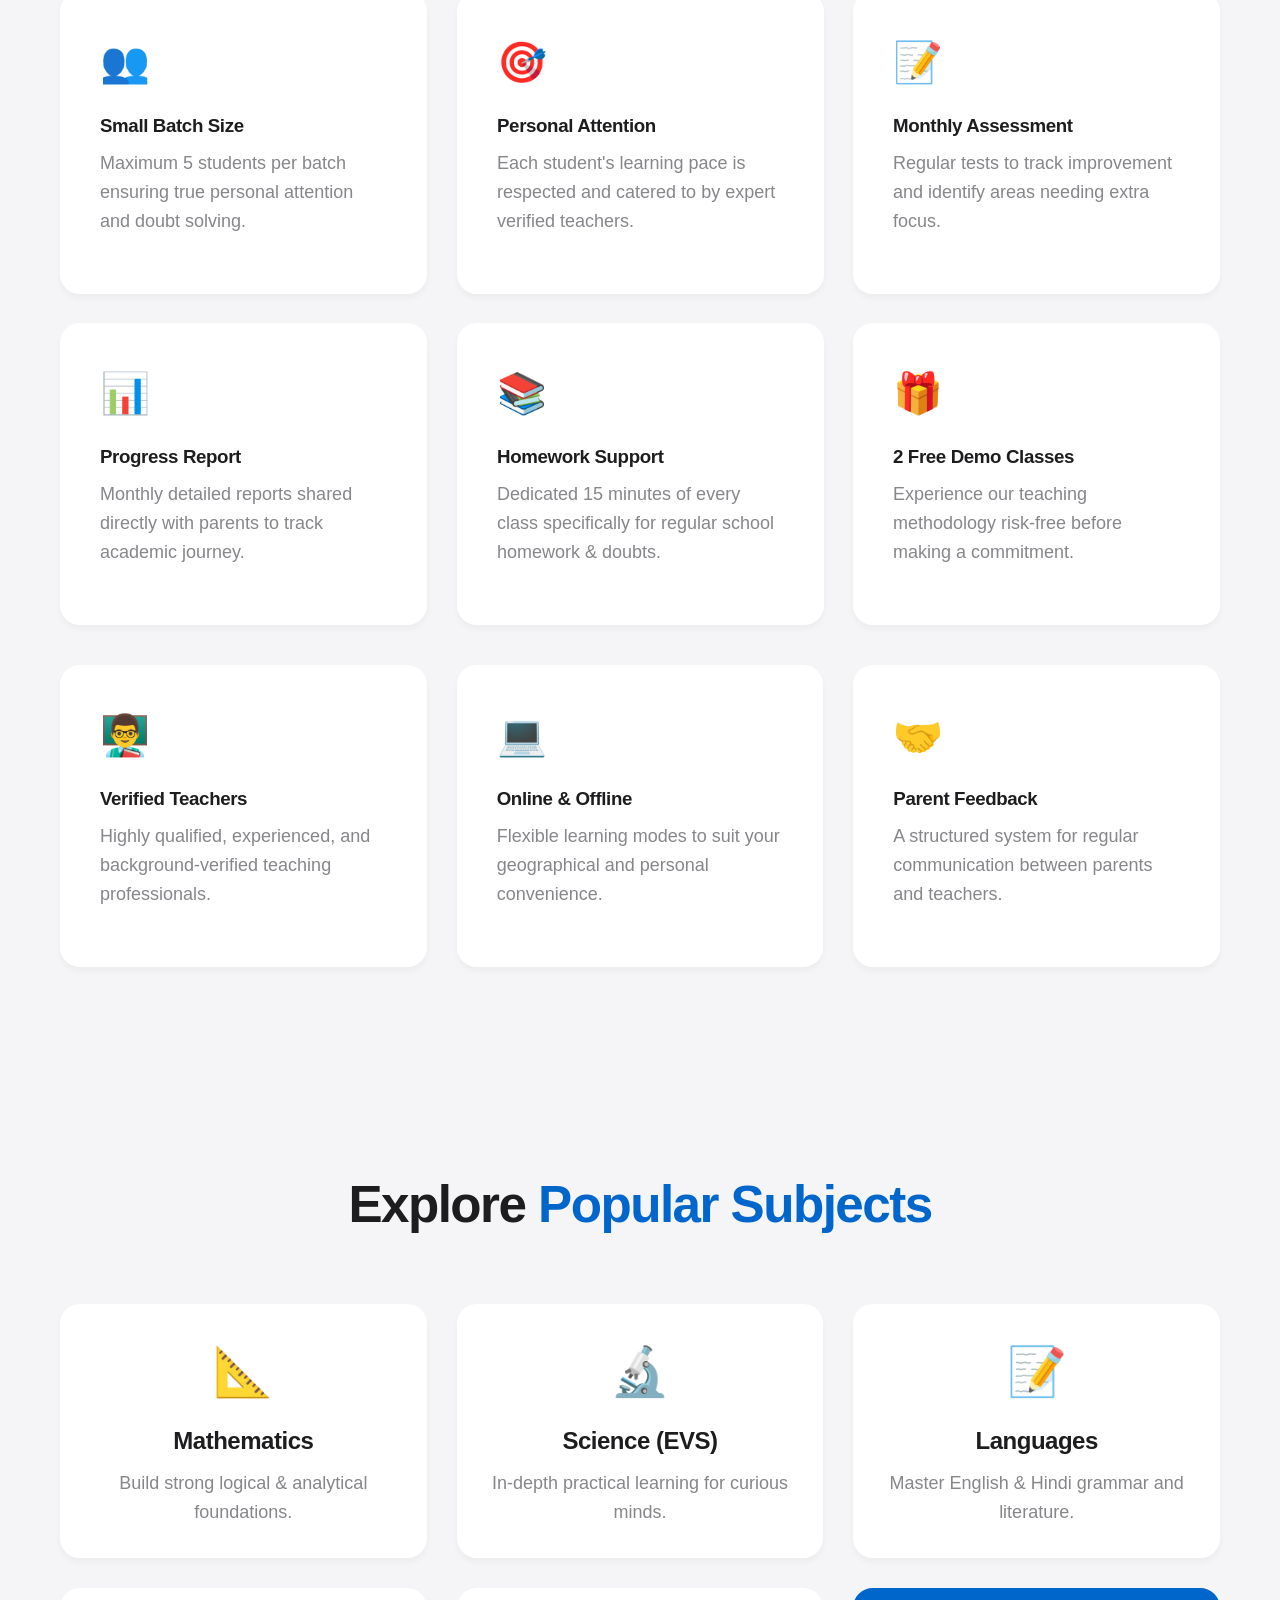
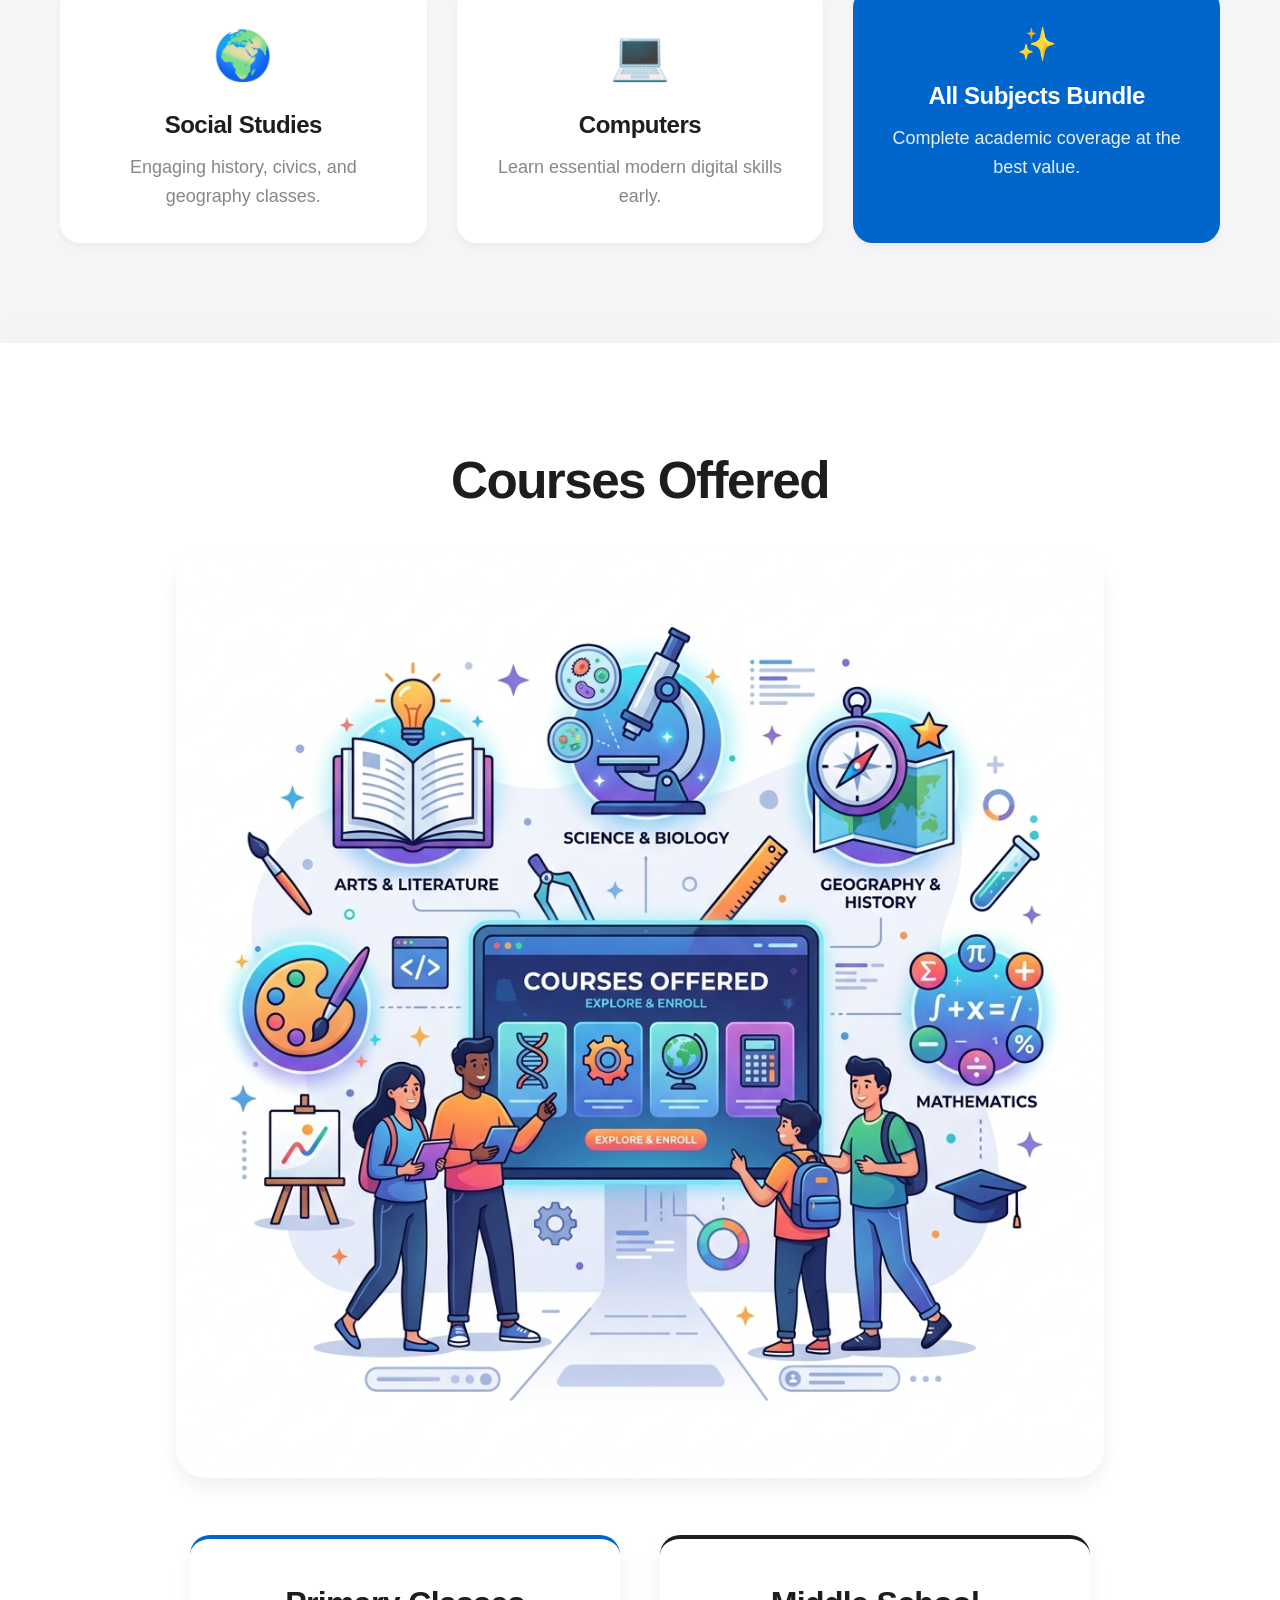
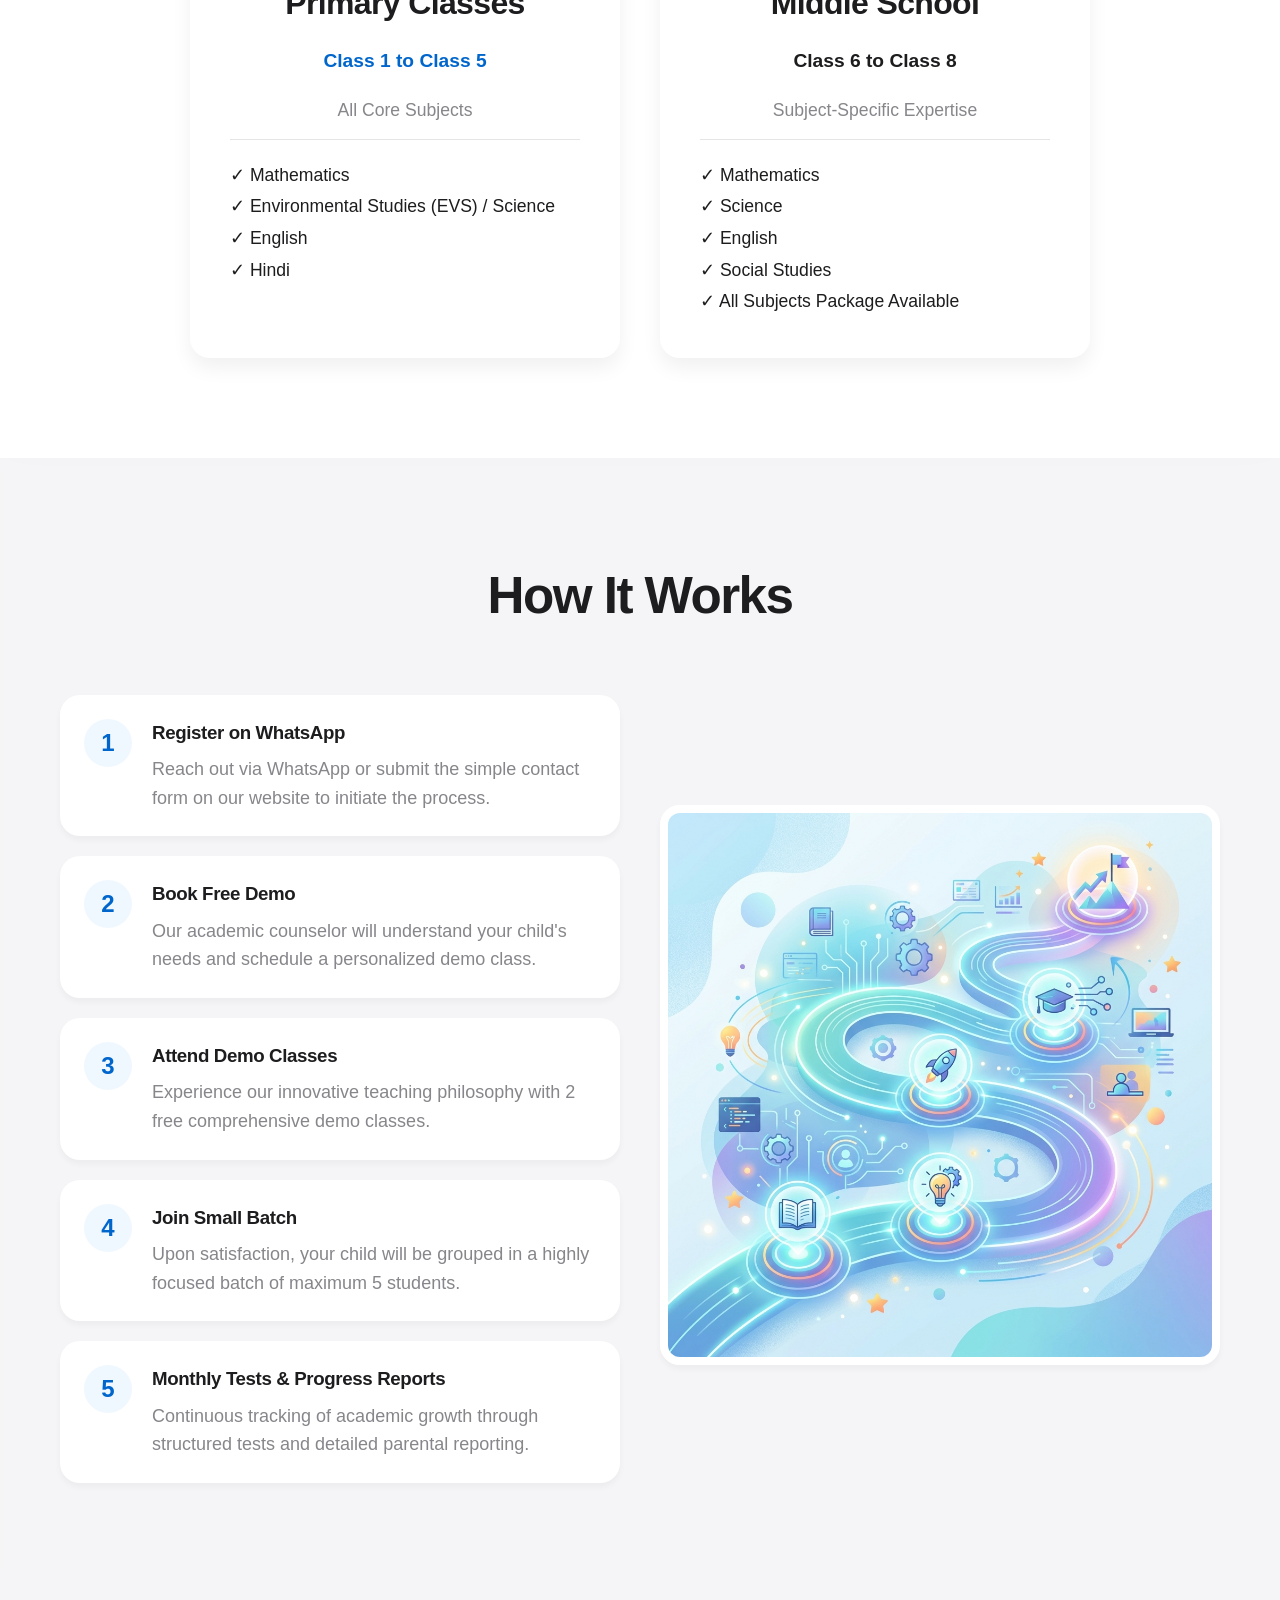
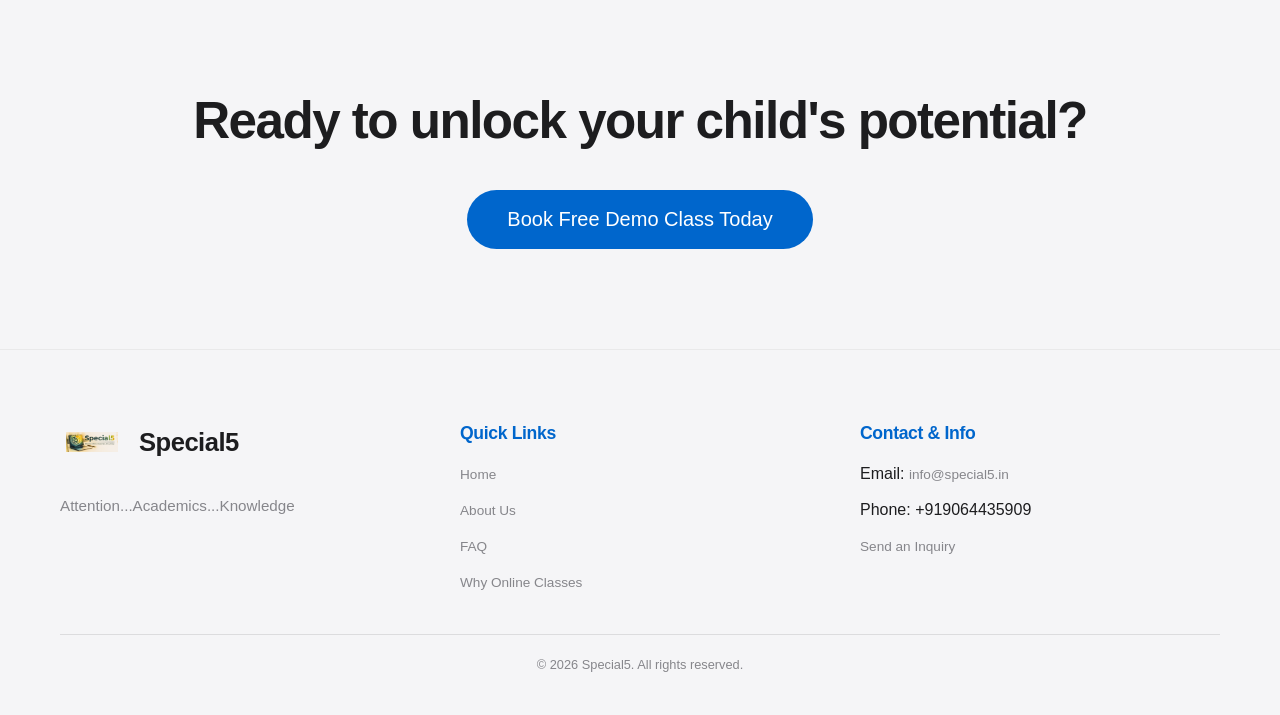
==== commit 0a00b43c: "feat: replace stats section with popular subjects linking to registration modal" ====
--- a/index.html
+++ b/index.html
@@ -43,25 +43,7 @@
     </div>
   </section>
 
-  <!-- Key Statistics (sssi.in inspiration) -->
-  <section class="section" style="background: var(--color-white); padding: 40px 0; border-top: 1px solid rgba(0,0,0,0.05); border-bottom: 1px solid rgba(0,0,0,0.05);">
-    <div class="container fade-in-section">
-      <div class="grid-3" style="text-align: center; gap: 20px;">
-        <div>
-          <h2 style="font-size: 2.5rem; color: var(--color-accent-blue); margin-bottom: 5px;">5+</h2>
-          <p style="font-size: 1.1rem; font-weight: 500; margin: 0;">Max Students Per Batch</p>
-        </div>
-        <div style="border-left: 1px solid rgba(0,0,0,0.1); border-right: 1px solid rgba(0,0,0,0.1);">
-          <h2 style="font-size: 2.5rem; color: var(--color-accent-blue); margin-bottom: 5px;">100%</h2>
-          <p style="font-size: 1.1rem; font-weight: 500; margin: 0;">Verified Expert Tutors</p>
-        </div>
-        <div>
-          <h2 style="font-size: 2.5rem; color: var(--color-accent-blue); margin-bottom: 5px;">2</h2>
-          <p style="font-size: 1.1rem; font-weight: 500; margin: 0;">Free Demo Classes</p>
-        </div>
-      </div>
-    </div>
-  </section>
+
 
   <!-- About Program -->
   <section class="section section-light">
@@ -129,6 +111,45 @@
           <div class="card-icon">🤝</div>
           <h3>Parent Feedback</h3>
           <p>A structured system for regular communication between parents and teachers.</p>
+        </div>
+      </div>
+    </div>
+  </section>
+
+  <!-- Popular Subjects (sssi.in inspiration) -->
+  <section class="section section-soft fade-in-section">
+    <div class="container text-center">
+      <h2 class="display-2" style="margin-bottom: 60px;">Explore <span style="color: var(--color-accent-blue)">Popular Subjects</span></h2>
+      <div class="grid-3">
+        <div class="card" style="cursor: pointer; padding: 30px; text-align: center; border: 2px solid transparent; transition: all 0.3s;" onmouseover="this.style.borderColor='var(--color-accent-blue)'" onmouseout="this.style.borderColor='transparent'" onclick="openModal('studentModal')">
+          <div style="font-size: 3rem; margin-bottom: 15px;">📐</div>
+          <h3 style="font-size: 1.5rem; margin-bottom: 10px;">Mathematics</h3>
+          <p style="margin-bottom: 0;">Build strong logical & analytical foundations.</p>
+        </div>
+        <div class="card" style="cursor: pointer; padding: 30px; text-align: center; border: 2px solid transparent; transition: all 0.3s;" onmouseover="this.style.borderColor='var(--color-accent-blue)'" onmouseout="this.style.borderColor='transparent'" onclick="openModal('studentModal')">
+          <div style="font-size: 3rem; margin-bottom: 15px;">🔬</div>
+          <h3 style="font-size: 1.5rem; margin-bottom: 10px;">Science (EVS)</h3>
+          <p style="margin-bottom: 0;">In-depth practical learning for curious minds.</p>
+        </div>
+        <div class="card" style="cursor: pointer; padding: 30px; text-align: center; border: 2px solid transparent; transition: all 0.3s;" onmouseover="this.style.borderColor='var(--color-accent-blue)'" onmouseout="this.style.borderColor='transparent'" onclick="openModal('studentModal')">
+          <div style="font-size: 3rem; margin-bottom: 15px;">📝</div>
+          <h3 style="font-size: 1.5rem; margin-bottom: 10px;">Languages</h3>
+          <p style="margin-bottom: 0;">Master English & Hindi grammar and literature.</p>
+        </div>
+        <div class="card" style="cursor: pointer; padding: 30px; text-align: center; border: 2px solid transparent; transition: all 0.3s;" onmouseover="this.style.borderColor='var(--color-accent-blue)'" onmouseout="this.style.borderColor='transparent'" onclick="openModal('studentModal')">
+          <div style="font-size: 3rem; margin-bottom: 15px;">🌍</div>
+          <h3 style="font-size: 1.5rem; margin-bottom: 10px;">Social Studies</h3>
+          <p style="margin-bottom: 0;">Engaging history, civics, and geography classes.</p>
+        </div>
+        <div class="card" style="cursor: pointer; padding: 30px; text-align: center; border: 2px solid transparent; transition: all 0.3s;" onmouseover="this.style.borderColor='var(--color-accent-blue)'" onmouseout="this.style.borderColor='transparent'" onclick="openModal('studentModal')">
+          <div style="font-size: 3rem; margin-bottom: 15px;">💻</div>
+          <h3 style="font-size: 1.5rem; margin-bottom: 10px;">Computers</h3>
+          <p style="margin-bottom: 0;">Learn essential modern digital skills early.</p>
+        </div>
+        <div class="card" style="cursor: pointer; padding: 30px; text-align: center; background: var(--color-accent-blue); color: white; border: 2px solid var(--color-accent-blue); transition: all 0.3s;" onmouseover="this.style.transform='scale(1.05)'" onmouseout="this.style.transform='scale(1)'" onclick="openModal('studentModal')">
+          <div style="font-size: 2rem; margin-bottom: 10px; color: white;">✨</div>
+          <h3 style="font-size: 1.5rem; color: white; margin-bottom: 10px;">All Subjects Bundle</h3>
+          <p style="color: rgba(255,255,255,0.9); margin-bottom: 0;">Complete academic coverage at the best value.</p>
         </div>
       </div>
     </div>
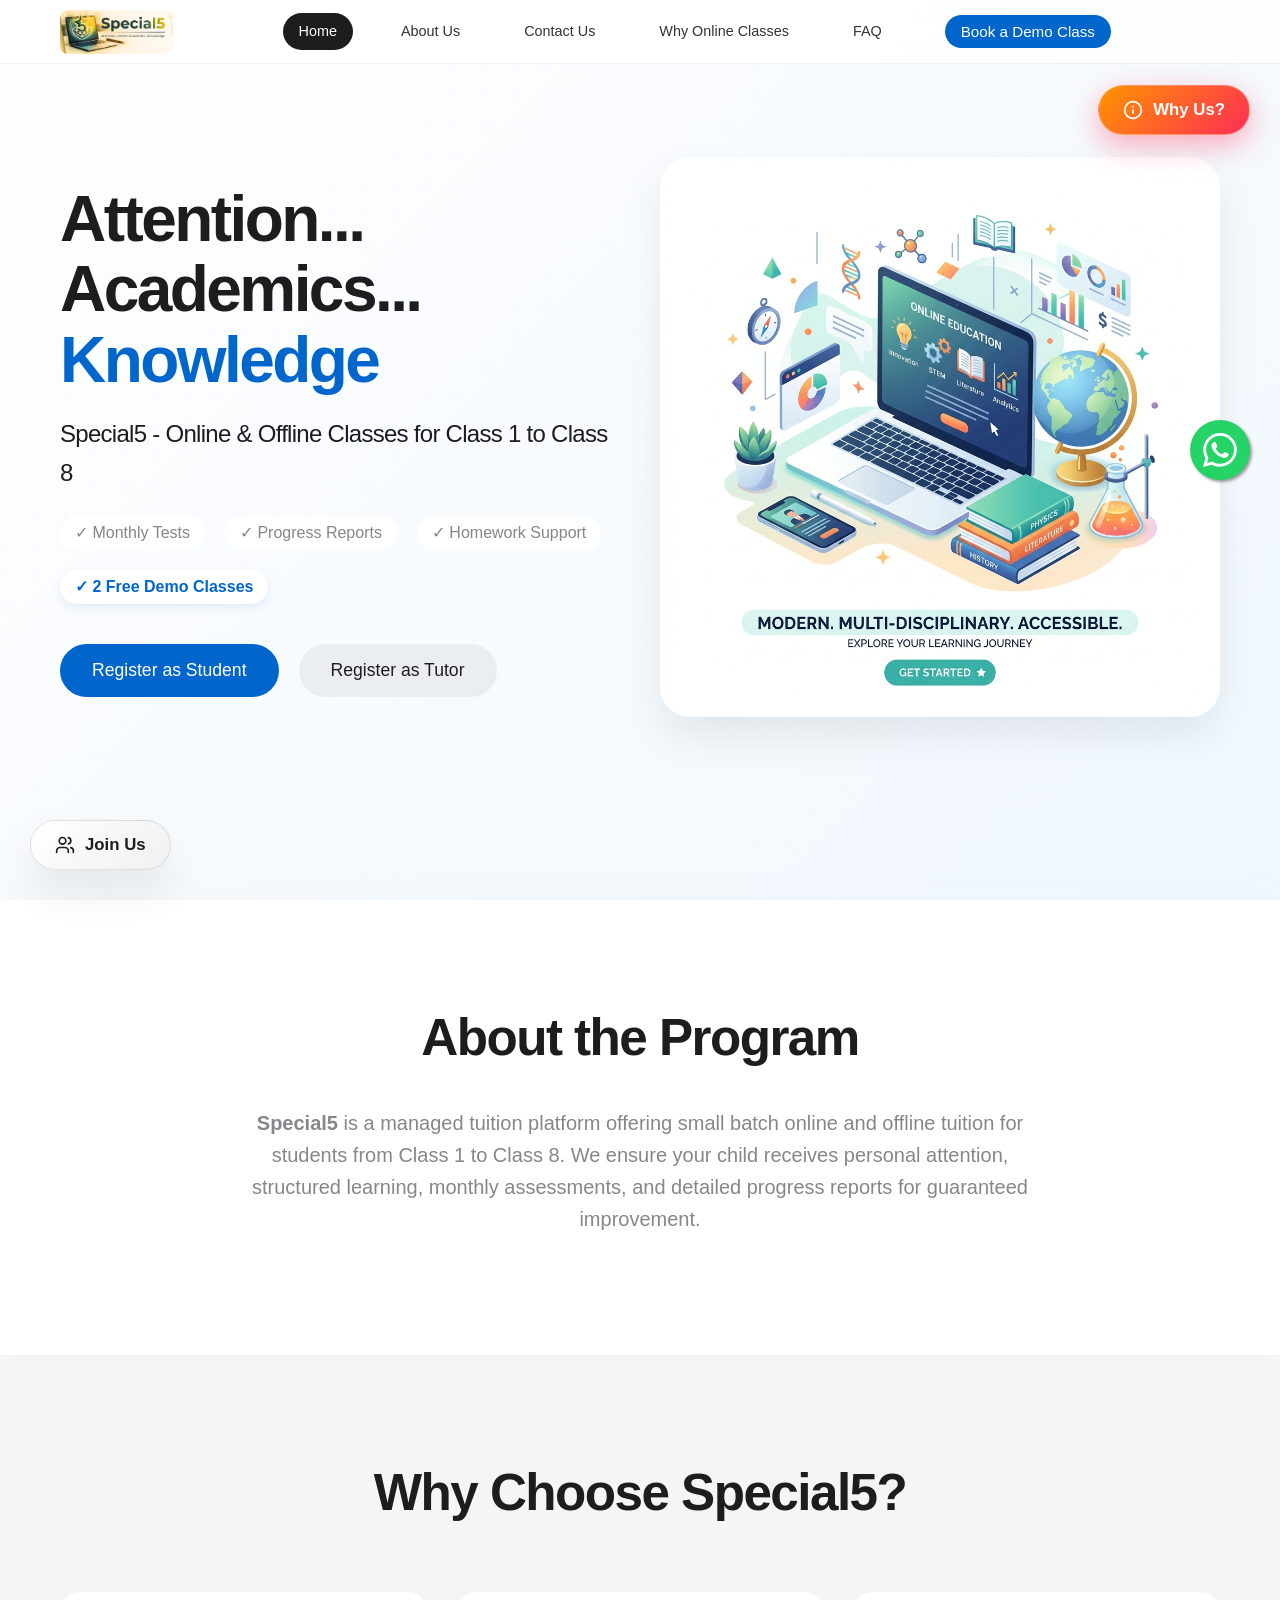
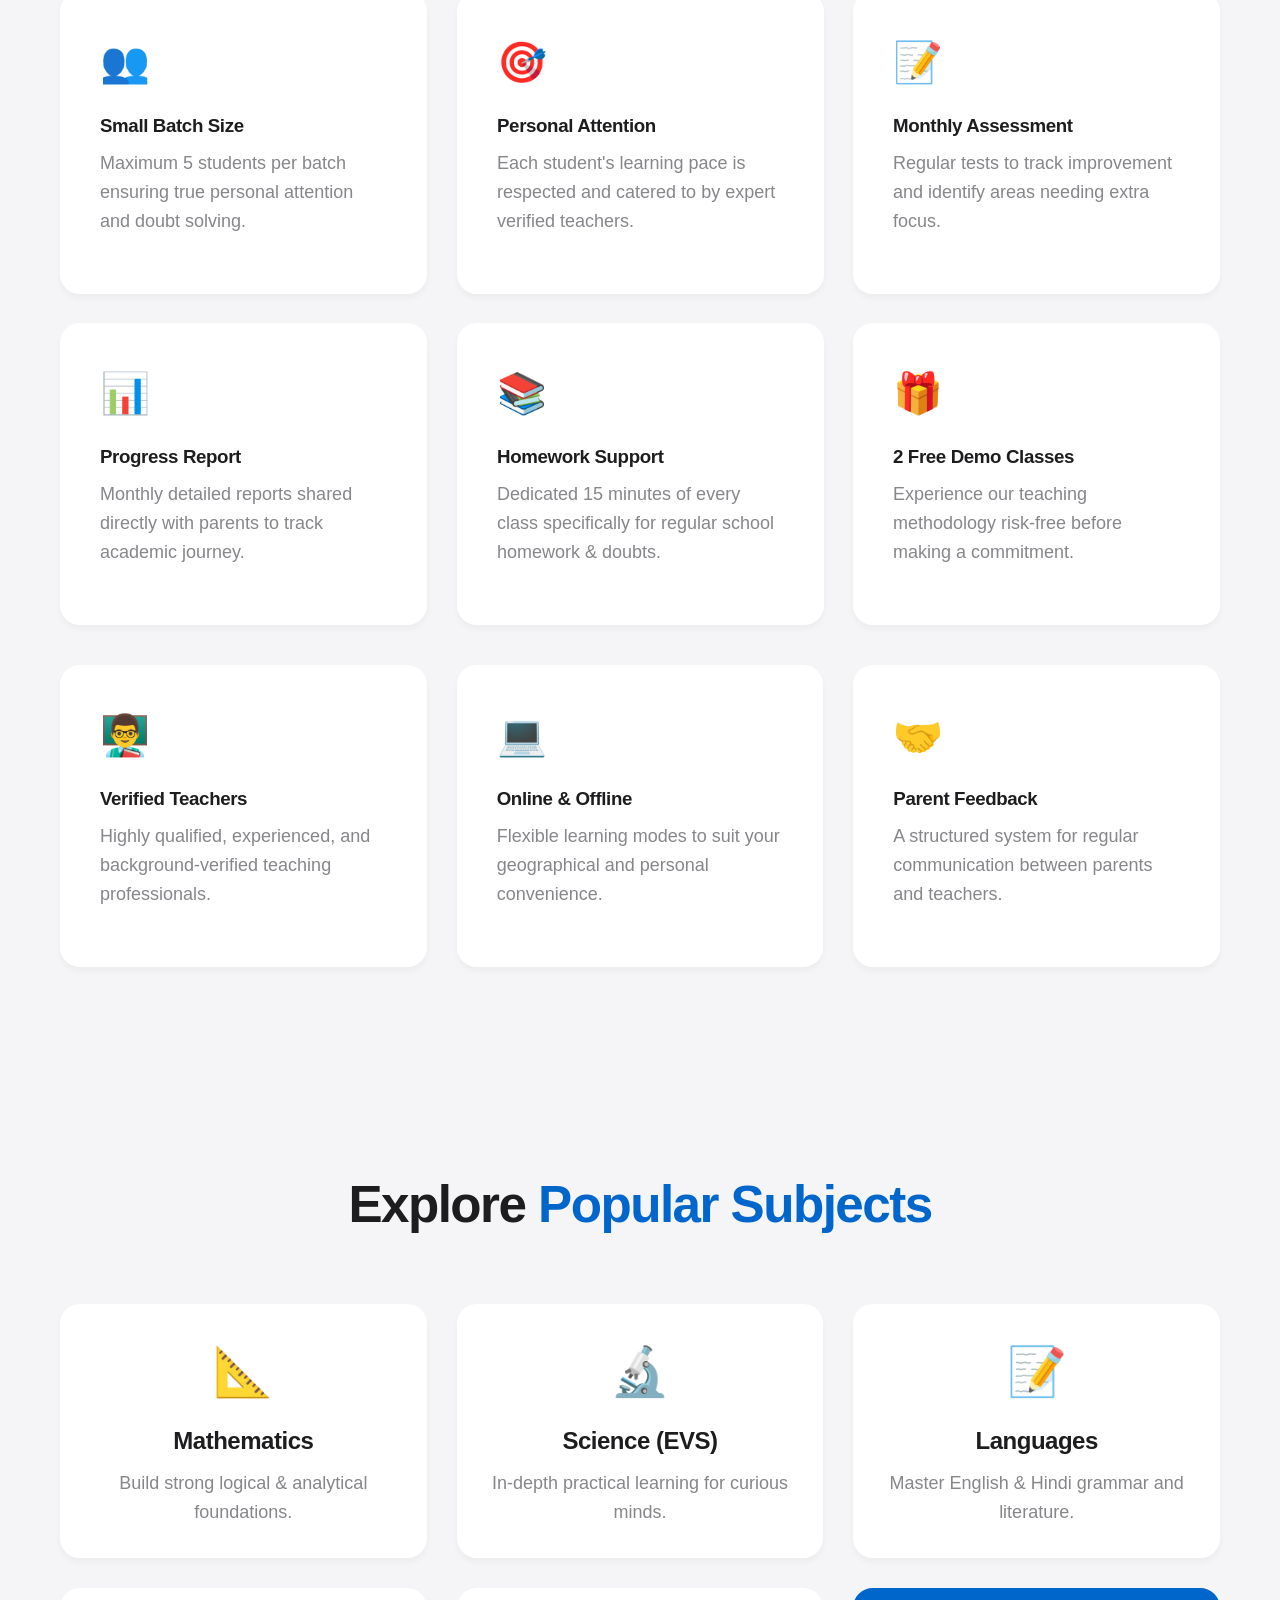
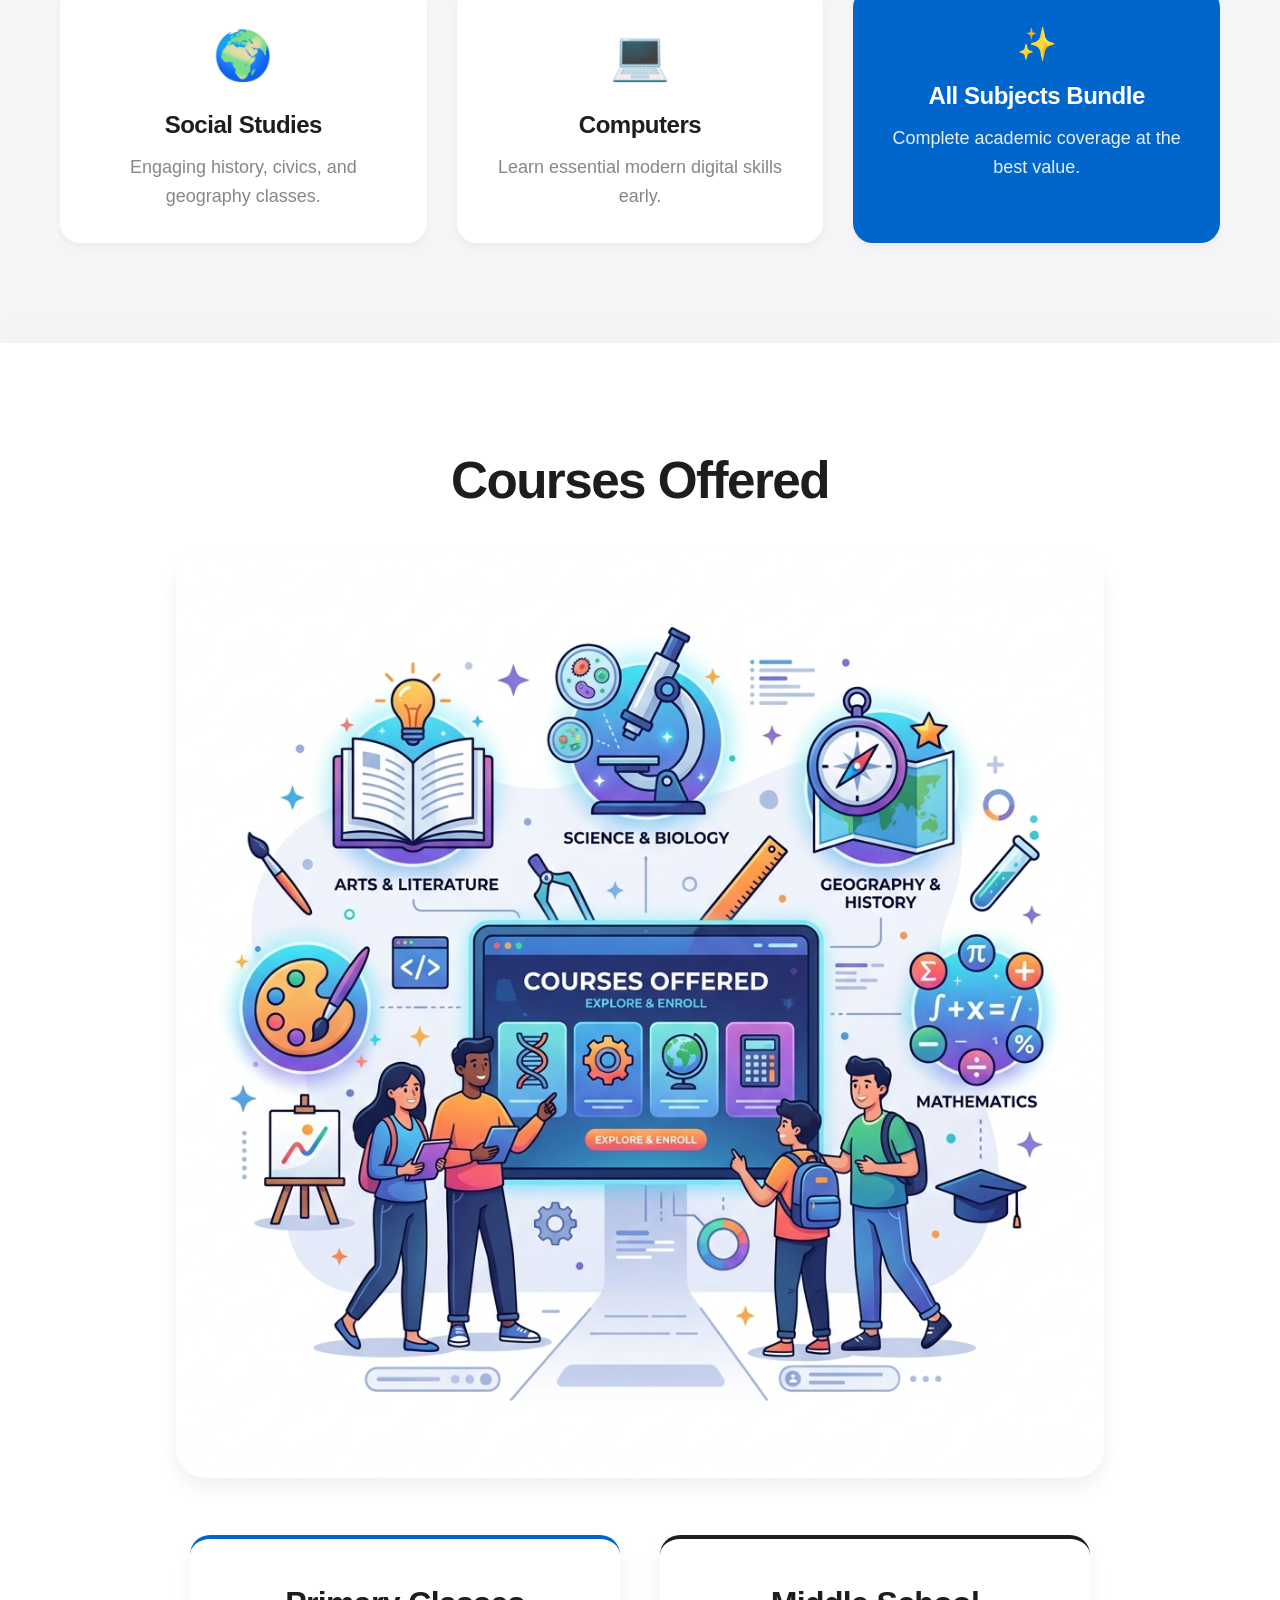
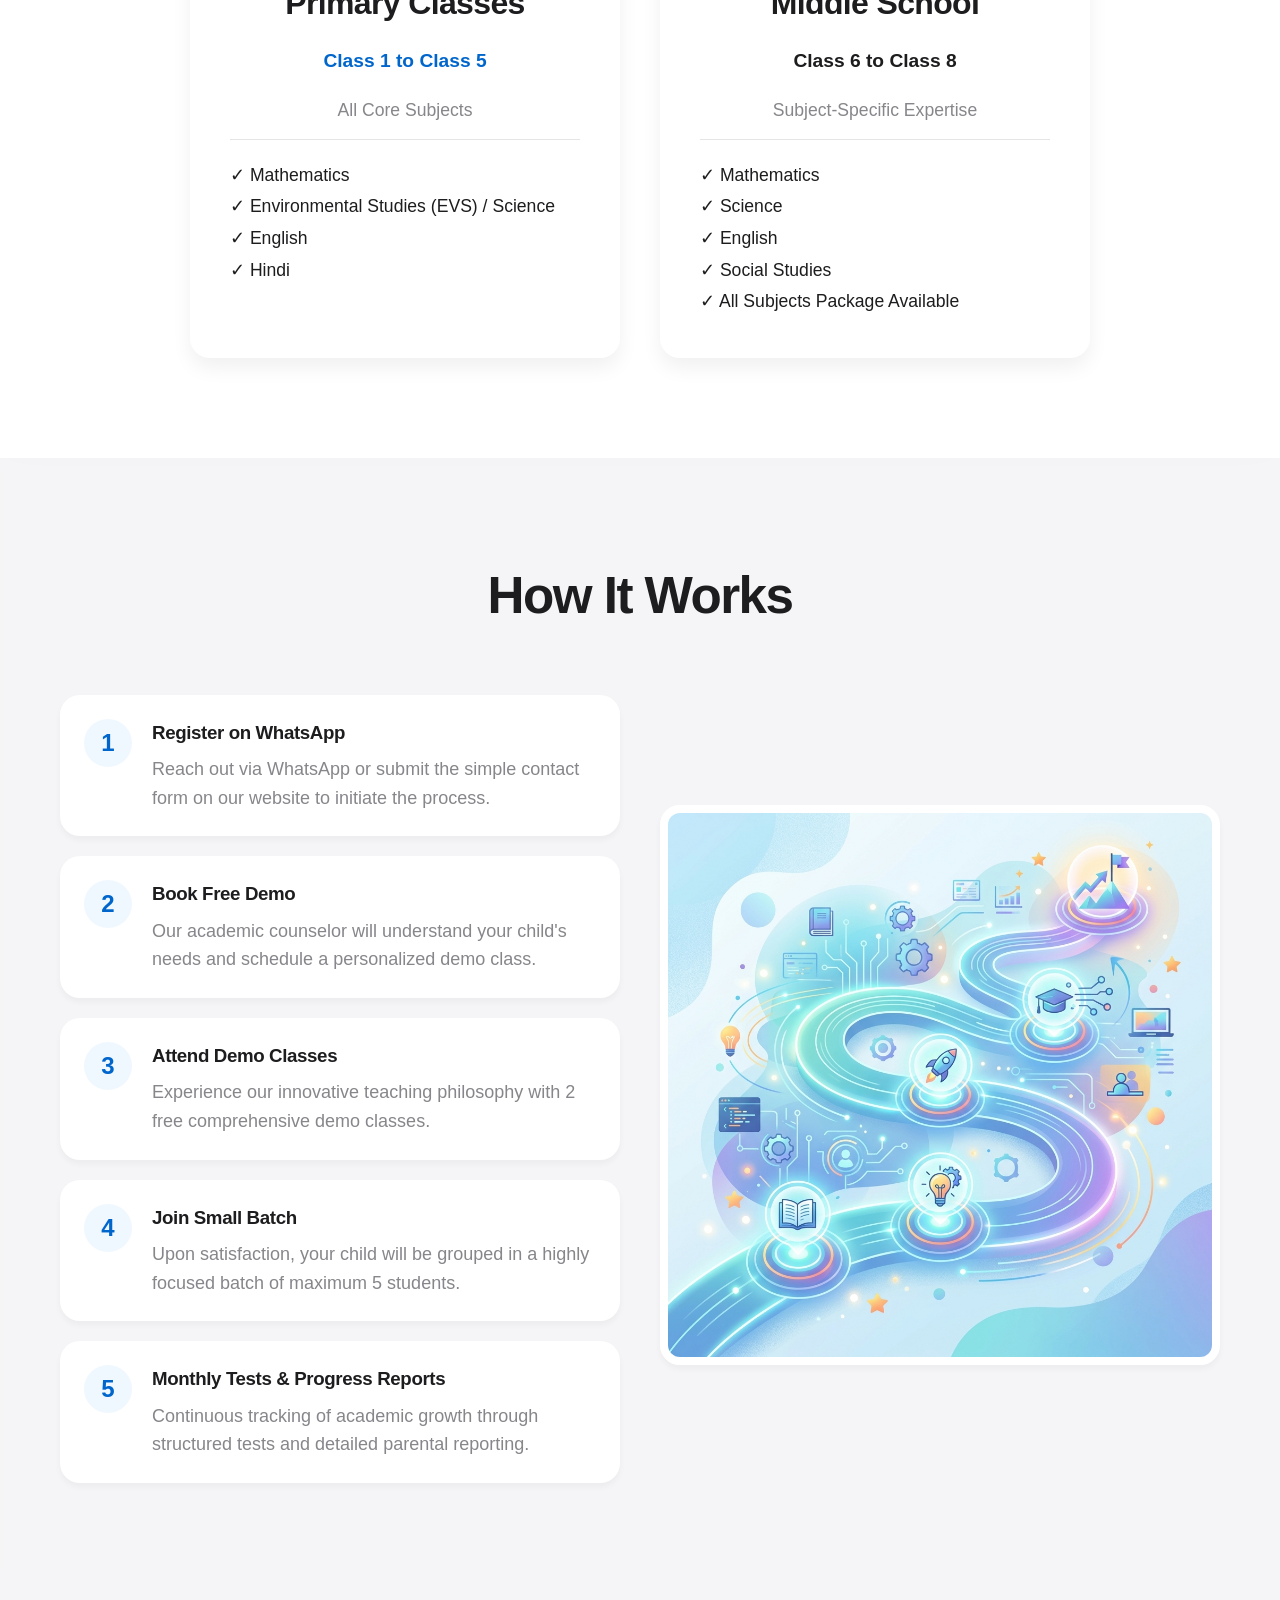
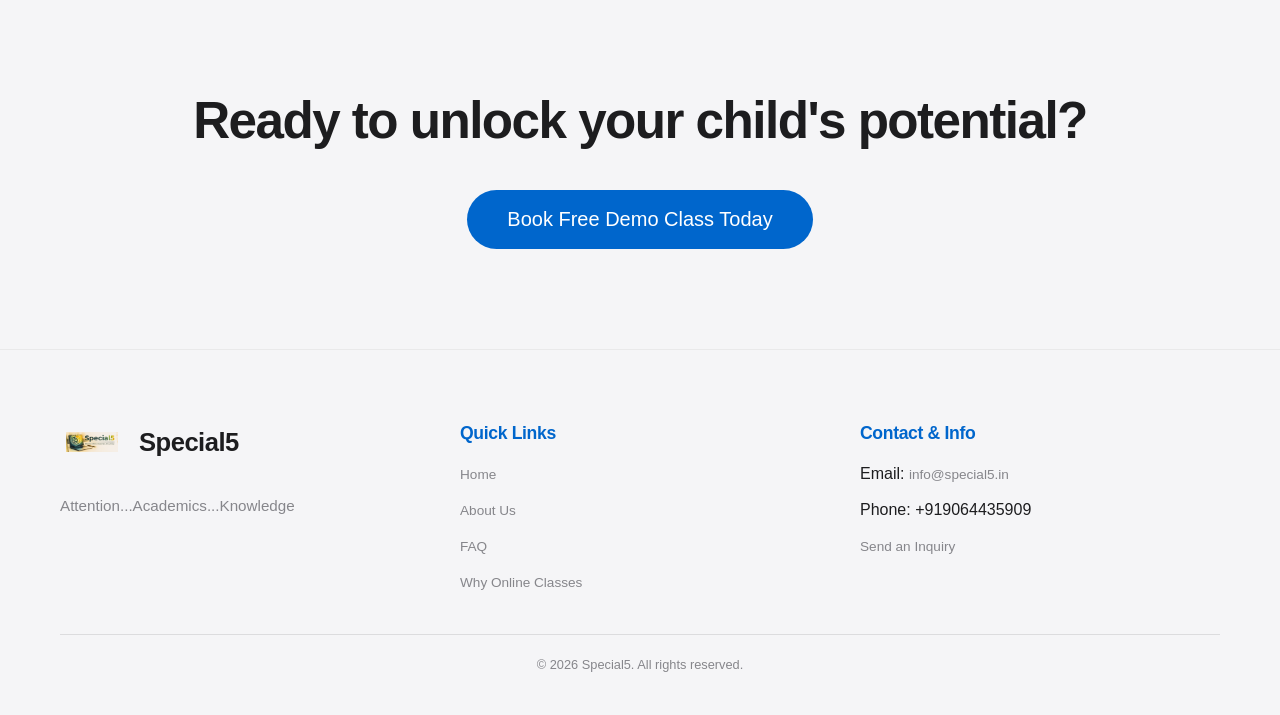
==== commit 2c5b6eb5: "fix: adjust hero and tagline texts for word wrap" ====
--- a/index.html
+++ b/index.html
@@ -19,7 +19,7 @@
     <div class="container fade-in-section">
       <div class="grid-2" style="align-items: center; gap: 40px;">
         <div style="text-align: left;">
-          <h1 class="display-1" style="max-width: 900px; margin-bottom: 20px;">Attention...Academics...<span style="color: var(--color-accent-blue)">Knowledge</span></h1>
+          <h1 class="display-1" style="max-width: 900px; margin-bottom: 20px; overflow-wrap: break-word;">Attention...<wbr>Academics...<wbr><span style="color: var(--color-accent-blue)">Knowledge</span></h1>
           <p class="display-2" style="font-size: 1.5rem; font-weight: 500; color: var(--color-dark-blue); margin-bottom: 24px;">Special5 - Online & Offline Classes for Class 1 to Class 8</p>
           
           <div style="display: flex; gap: 20px; flex-wrap: wrap; margin-bottom: 40px;">
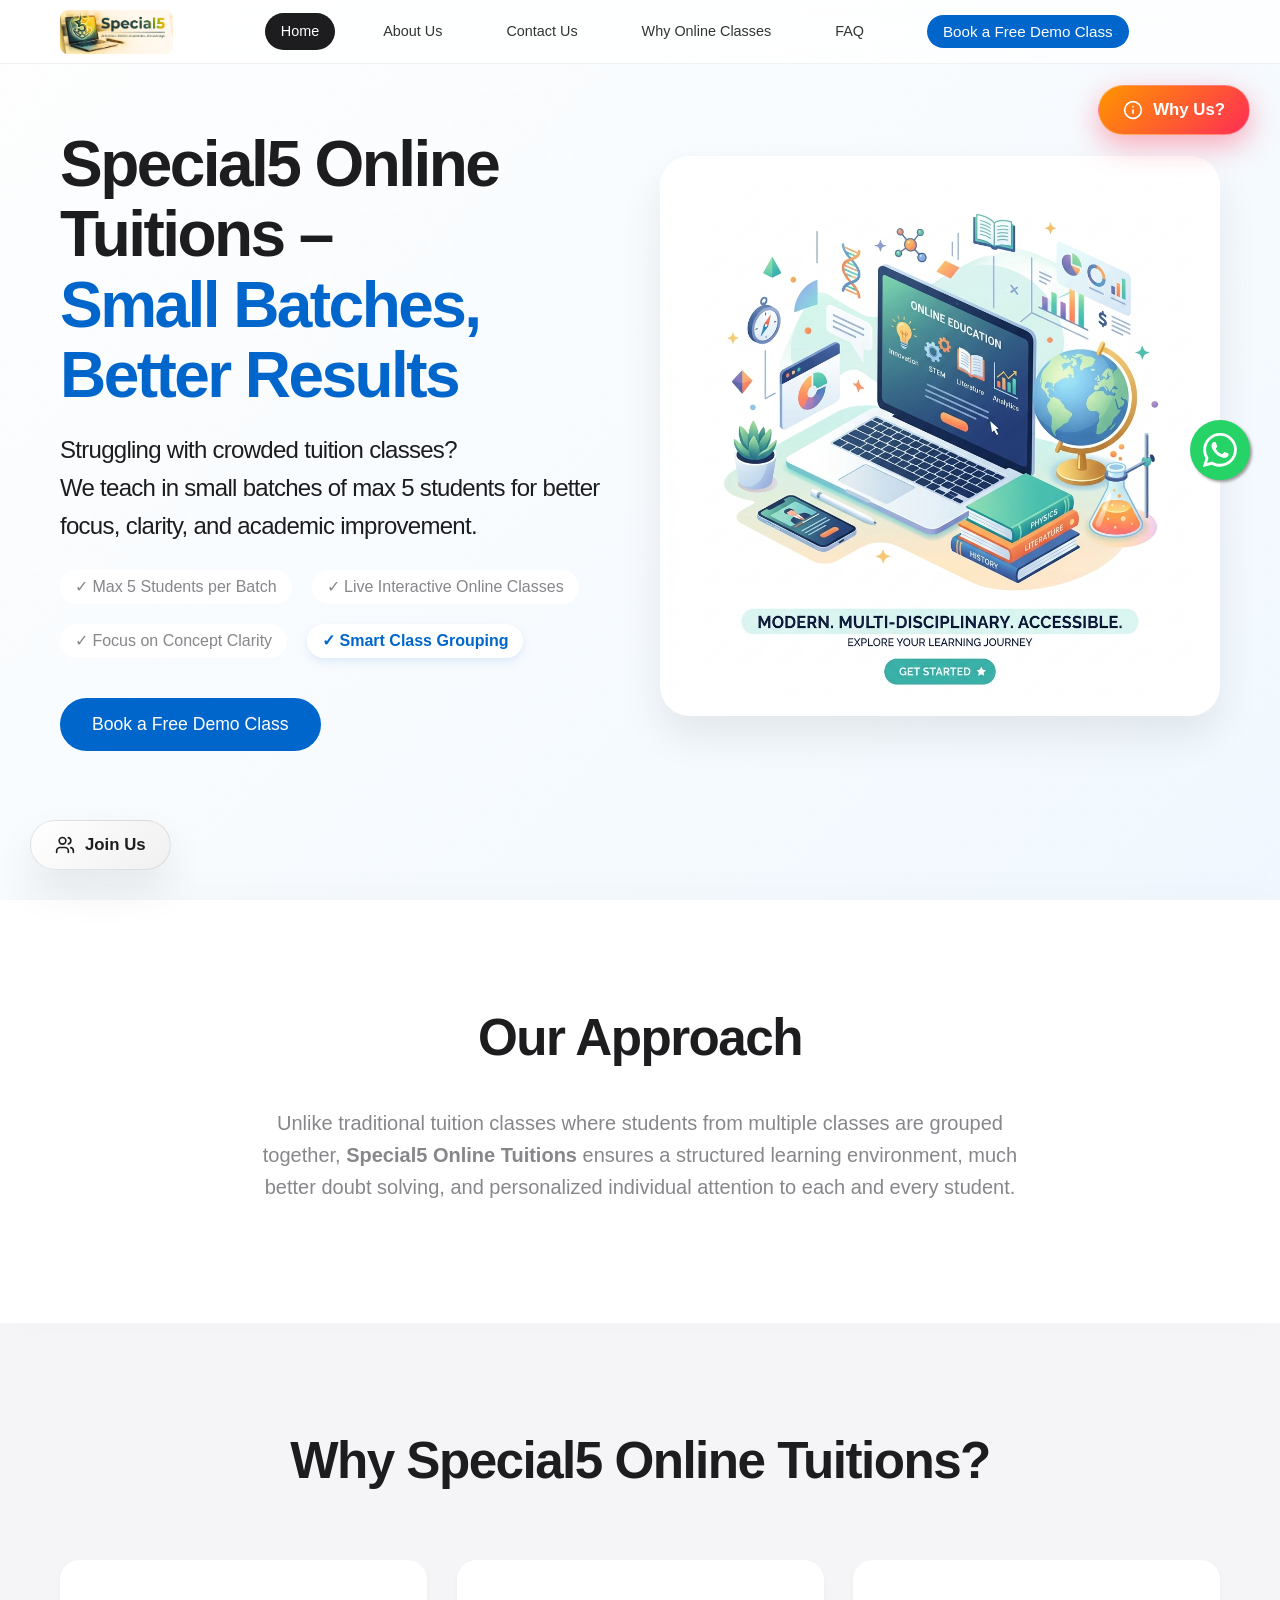
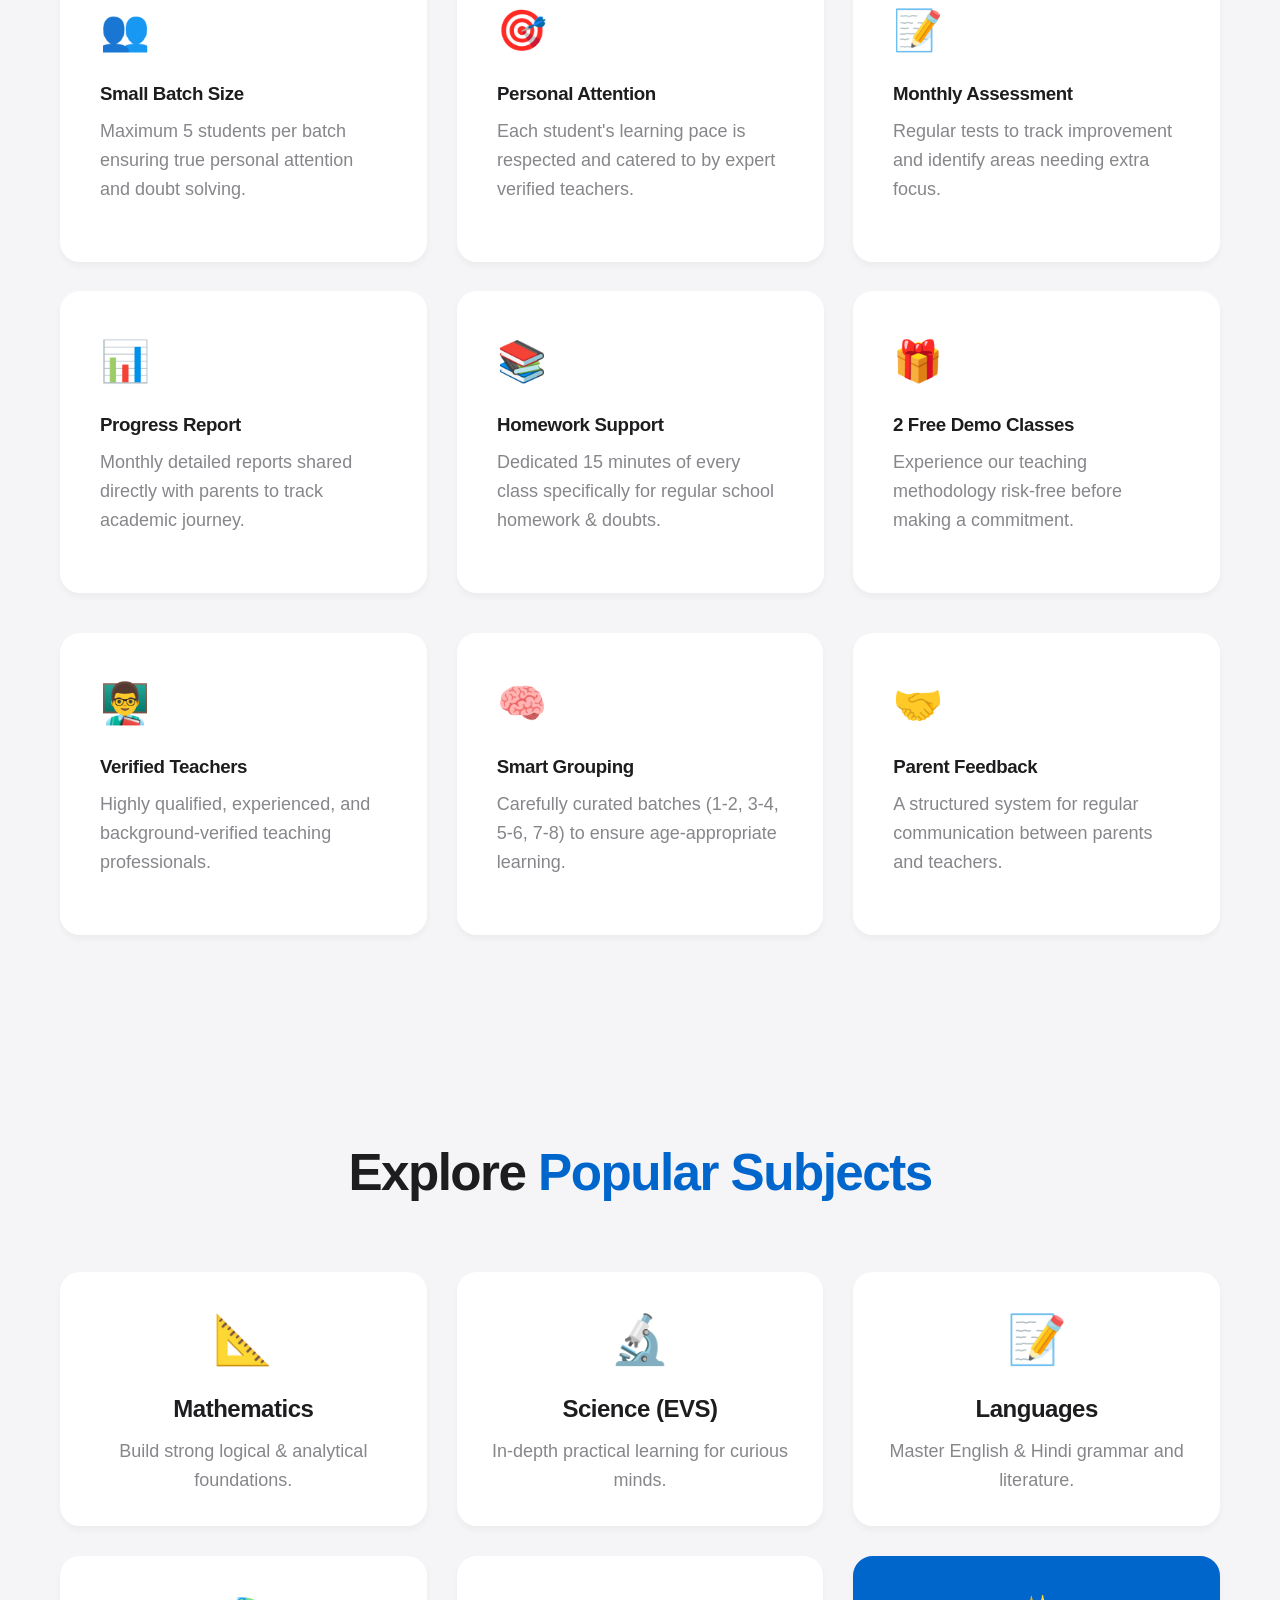
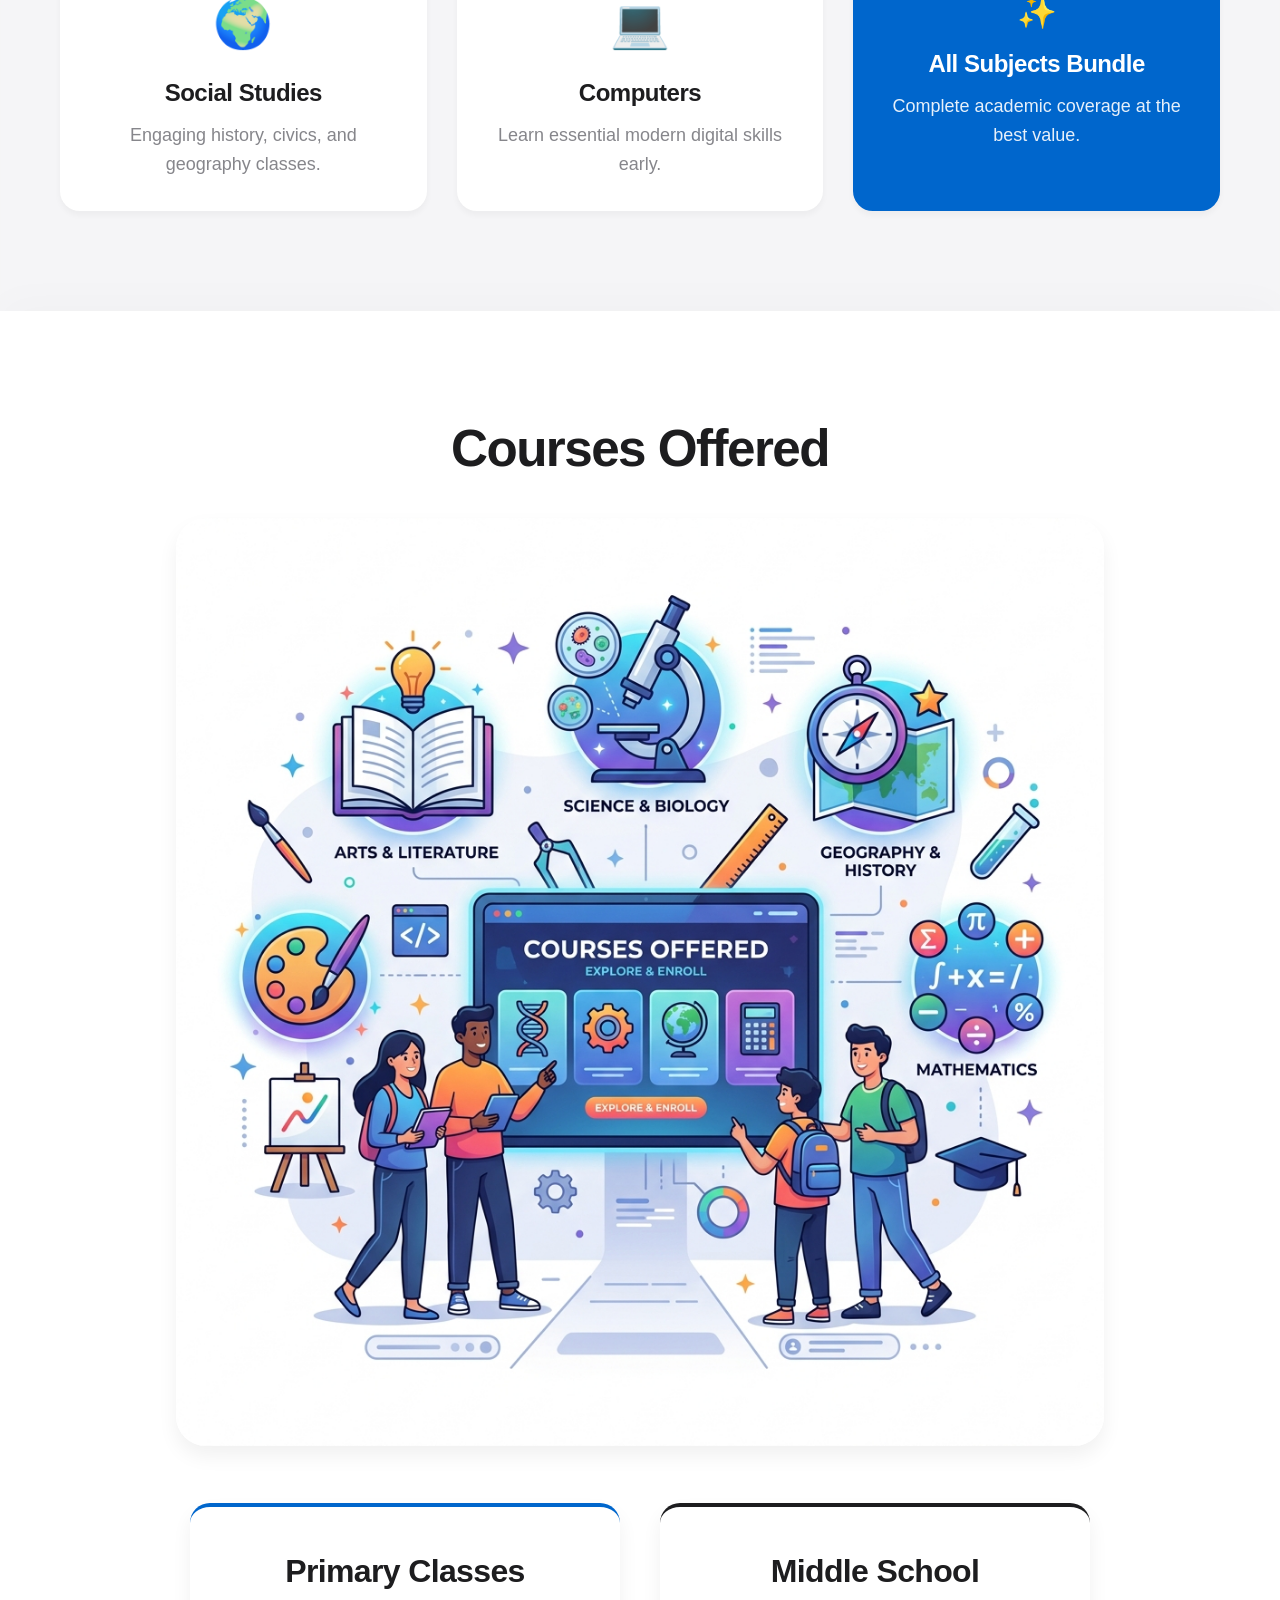
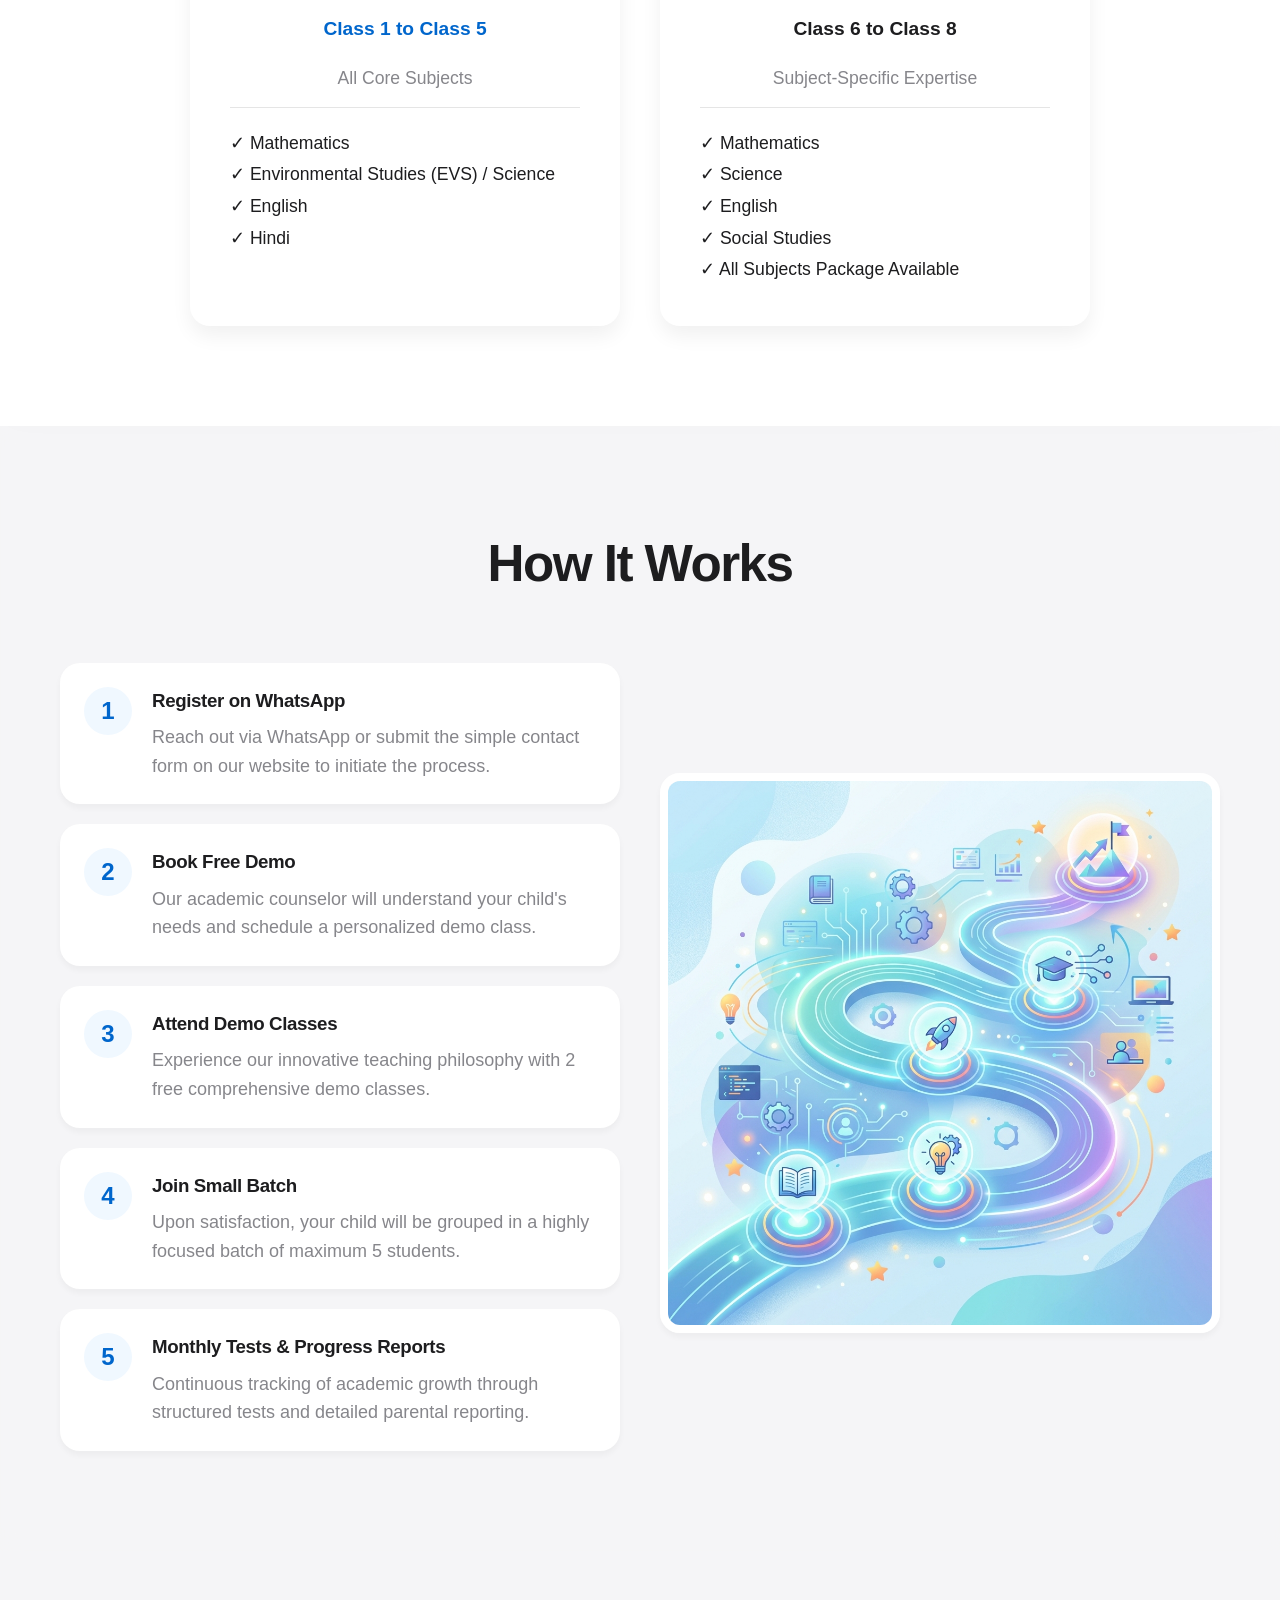
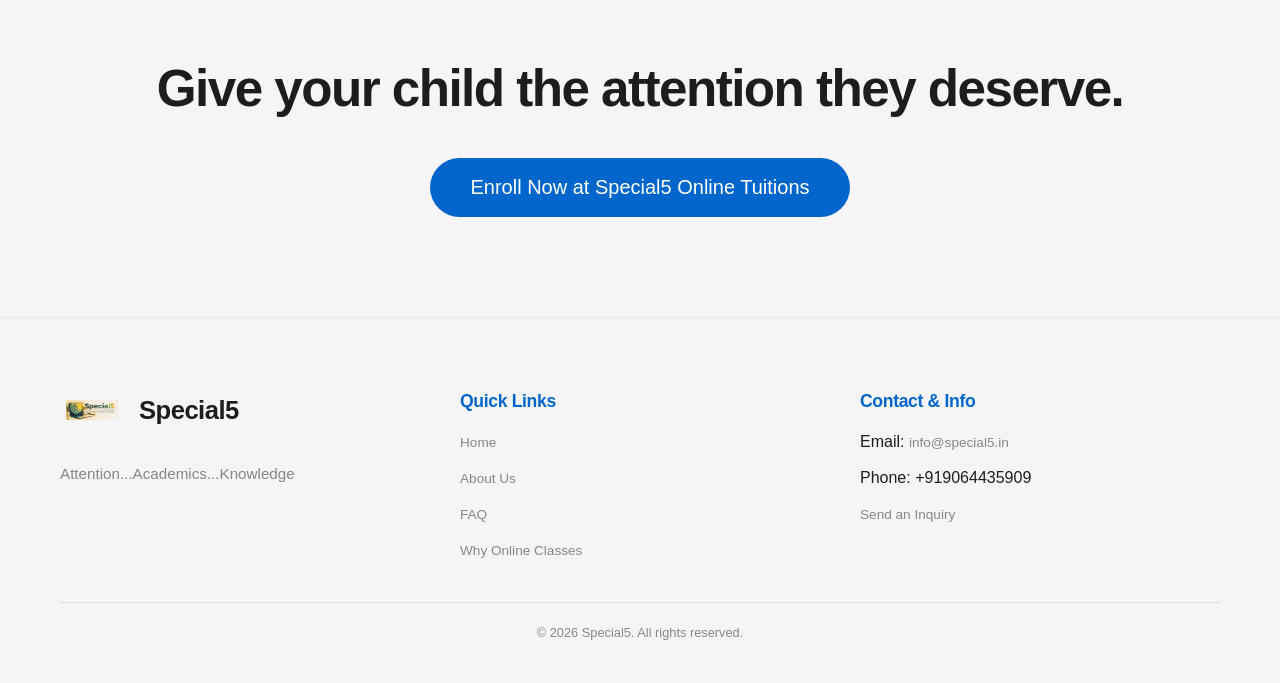
==== commit 132f9bce: "feat: complete website content & SEO revamp" ====
--- a/index.html
+++ b/index.html
@@ -3,10 +3,10 @@
 <head>
   <meta charset="UTF-8">
   <meta name="viewport" content="width=device-width, initial-scale=1.0">
-  <meta name="description" content="Special5 - Online Tuition Classes - Small Batch Tuition with Attention...Academics...Knowledge. Online & Offline Classes for Class 1 to Class 8 with monthly progress reports.">
-  <title>Special5 - Online Tuition Classes</title>
-  <meta property="og:title" content="Special5 - Online Tuition Classes">
-  <meta property="og:description" content="Special5 - Online Tuition Classes - Small Batch Tuition with Attention...Academics...Knowledge. Online & Offline Classes for Class 1 to Class 8 with monthly progress reports.">
+  <meta name="description" content="Join Special5 Online Tuitions with max 5 students per batch. Better focus, concept clarity & improved results. Book your free demo class today.">
+  <title>Special5 Online Tuitions | Small Batch Classes (Max 5 Students)</title>
+  <meta property="og:title" content="Special5 Online Tuitions | Small Batch Classes (Max 5 Students)">
+  <meta property="og:description" content="Join Special5 Online Tuitions with max 5 students per batch. Better focus, concept clarity & improved results. Book your free demo class today.">
   <meta property="og:image" content="images/Special5-logo.png">
   <meta property="og:type" content="website">
   <link rel="icon" type="image/png" href="images/Special5-logo.png">
@@ -19,19 +19,18 @@
     <div class="container fade-in-section">
       <div class="grid-2" style="align-items: center; gap: 40px;">
         <div style="text-align: left;">
-          <h1 class="display-1" style="max-width: 900px; margin-bottom: 20px; overflow-wrap: break-word;">Attention...<wbr>Academics...<wbr><span style="color: var(--color-accent-blue)">Knowledge</span></h1>
-          <p class="display-2" style="font-size: 1.5rem; font-weight: 500; color: var(--color-dark-blue); margin-bottom: 24px;">Special5 - Online & Offline Classes for Class 1 to Class 8</p>
+          <h1 class="display-1" style="max-width: 900px; margin-bottom: 20px; overflow-wrap: break-word;">Special5 Online Tuitions – <br><span style="color: var(--color-accent-blue)">Small Batches, Better Results</span></h1>
+          <p class="display-2" style="font-size: 1.5rem; font-weight: 500; color: var(--color-dark-blue); margin-bottom: 24px;">Struggling with crowded tuition classes?<br>We teach in small batches of max 5 students for better focus, clarity, and academic improvement.</p>
           
           <div style="display: flex; gap: 20px; flex-wrap: wrap; margin-bottom: 40px;">
-            <span style="font-weight: 500; color: var(--color-dark-grey); background: white; padding: 5px 15px; border-radius: 20px;">✓ Monthly Tests</span>
-            <span style="font-weight: 500; color: var(--color-dark-grey); background: white; padding: 5px 15px; border-radius: 20px;">✓ Progress Reports</span>
-            <span style="font-weight: 500; color: var(--color-dark-grey); background: white; padding: 5px 15px; border-radius: 20px;">✓ Homework Support</span>
-            <span style="font-weight: 600; color: var(--color-accent-blue); background: white; padding: 5px 15px; border-radius: 20px; box-shadow: 0 4px 10px rgba(0,102,204,0.1);">✓ 2 Free Demo Classes</span>
+            <span style="font-weight: 500; color: var(--color-dark-grey); background: white; padding: 5px 15px; border-radius: 20px;">✓ Max 5 Students per Batch</span>
+            <span style="font-weight: 500; color: var(--color-dark-grey); background: white; padding: 5px 15px; border-radius: 20px;">✓ Live Interactive Online Classes</span>
+            <span style="font-weight: 500; color: var(--color-dark-grey); background: white; padding: 5px 15px; border-radius: 20px;">✓ Focus on Concept Clarity</span>
+            <span style="font-weight: 600; color: var(--color-accent-blue); background: white; padding: 5px 15px; border-radius: 20px; box-shadow: 0 4px 10px rgba(0,102,204,0.1);">✓ Smart Class Grouping</span>
           </div>
           
           <div style="display: flex; gap: 20px; flex-wrap: wrap;">
-            <button class="btn btn-primary" style="padding: 16px 32px; font-size: 1.1rem;" onclick="openModal('studentModal')">Register as Student</button>
-            <button class="btn btn-secondary" style="padding: 16px 32px; font-size: 1.1rem;" onclick="openModal('teacherModal')">Register as Tutor</button>
+            <button class="btn btn-primary" style="padding: 16px 32px; font-size: 1.1rem;" onclick="openModal('studentModal')">Book a Free Demo Class</button>
           </div>
         </div>
         <div style="text-align: center; position: relative;">
@@ -49,9 +48,9 @@
   <section class="section section-light">
     <div class="container fade-in-section">
       <div style="max-width: 800px; margin: 0 auto; text-align: center;">
-        <h2 class="display-2" style="margin-bottom: 30px;">About the Program</h2>
+        <h2 class="display-2" style="margin-bottom: 30px;">Our Approach</h2>
         <p style="font-size: 1.25rem;">
-          <strong>Special5</strong> is a managed tuition platform offering small batch online and offline tuition for students from Class 1 to Class 8. We ensure your child receives personal attention, structured learning, monthly assessments, and detailed progress reports for guaranteed improvement.
+          Unlike traditional tuition classes where students from multiple classes are grouped together, <strong>Special5 Online Tuitions</strong> ensures a structured learning environment, much better doubt solving, and personalized individual attention to each and every student.
         </p>
       </div>
     </div>
@@ -60,7 +59,7 @@
   <!-- USP Section -->
   <section class="section section-soft">
     <div class="container">
-      <h2 class="display-2 text-center" style="margin-bottom: 60px;">Why Choose Special5?</h2>
+      <h2 class="display-2 text-center" style="margin-bottom: 60px;">Why Special5 Online Tuitions?</h2>
       
       <div class="grid-3" style="margin-bottom: 40px;">
         <!-- USP Items -->
@@ -103,9 +102,9 @@
           <p>Highly qualified, experienced, and background-verified teaching professionals.</p>
         </div>
         <div class="card">
-          <div class="card-icon">💻</div>
-          <h3>Online & Offline</h3>
-          <p>Flexible learning modes to suit your geographical and personal convenience.</p>
+          <div class="card-icon">🧠</div>
+          <h3>Smart Grouping</h3>
+          <p>Carefully curated batches (1-2, 3-4, 5-6, 7-8) to ensure age-appropriate learning.</p>
         </div>
         <div class="card">
           <div class="card-icon">🤝</div>
@@ -251,8 +250,8 @@
   <!-- CTA -->
   <section class="section section-gradient">
     <div class="container text-center fade-in-section">
-      <h2 class="display-2" style="margin-bottom: 30px;">Ready to unlock your child's potential?</h2>
-      <button class="btn btn-primary" style="padding: 18px 40px; font-size: 1.25rem;" onclick="openModal('studentModal')">Book Free Demo Class Today</button>
+      <h2 class="display-2" style="margin-bottom: 30px;">Give your child the attention they deserve.</h2>
+      <button class="btn btn-primary" style="padding: 18px 40px; font-size: 1.25rem;" onclick="openModal('studentModal')">Enroll Now at Special5 Online Tuitions</button>
     </div>
   </section>
 
--- a/styles.css
+++ b/styles.css
@@ -691,3 +691,48 @@
   }
 }
 
+/* Form Disclaimers */
+.form-disclaimer {
+  margin-top: 25px;
+  margin-bottom: 20px;
+  padding: 15px;
+  background-color: rgba(0, 102, 204, 0.03);
+  border-radius: var(--border-radius-md);
+  border: 1px solid rgba(0, 102, 204, 0.1);
+  display: flex;
+  flex-direction: column;
+  gap: 12px;
+}
+
+.disclaimer-item {
+  display: flex;
+  align-items: flex-start;
+  gap: 10px;
+  cursor: pointer;
+  font-size: 0.85rem;
+  color: var(--color-dark-grey);
+  line-height: 1.4;
+  user-select: none;
+}
+
+.disclaimer-item input[type="checkbox"] {
+  width: 16px;
+  height: 16px;
+  margin-top: 2px;
+  cursor: pointer;
+  accent-color: var(--color-accent-blue);
+  flex-shrink: 0;
+}
+
+.disclaimer-item:hover {
+  color: var(--color-dark-blue);
+}
+
+.btn:disabled {
+  background-color: #cccccc !important;
+  color: #888888 !important;
+  cursor: not-allowed;
+  transform: none !important;
+  box-shadow: none !important;
+}
+
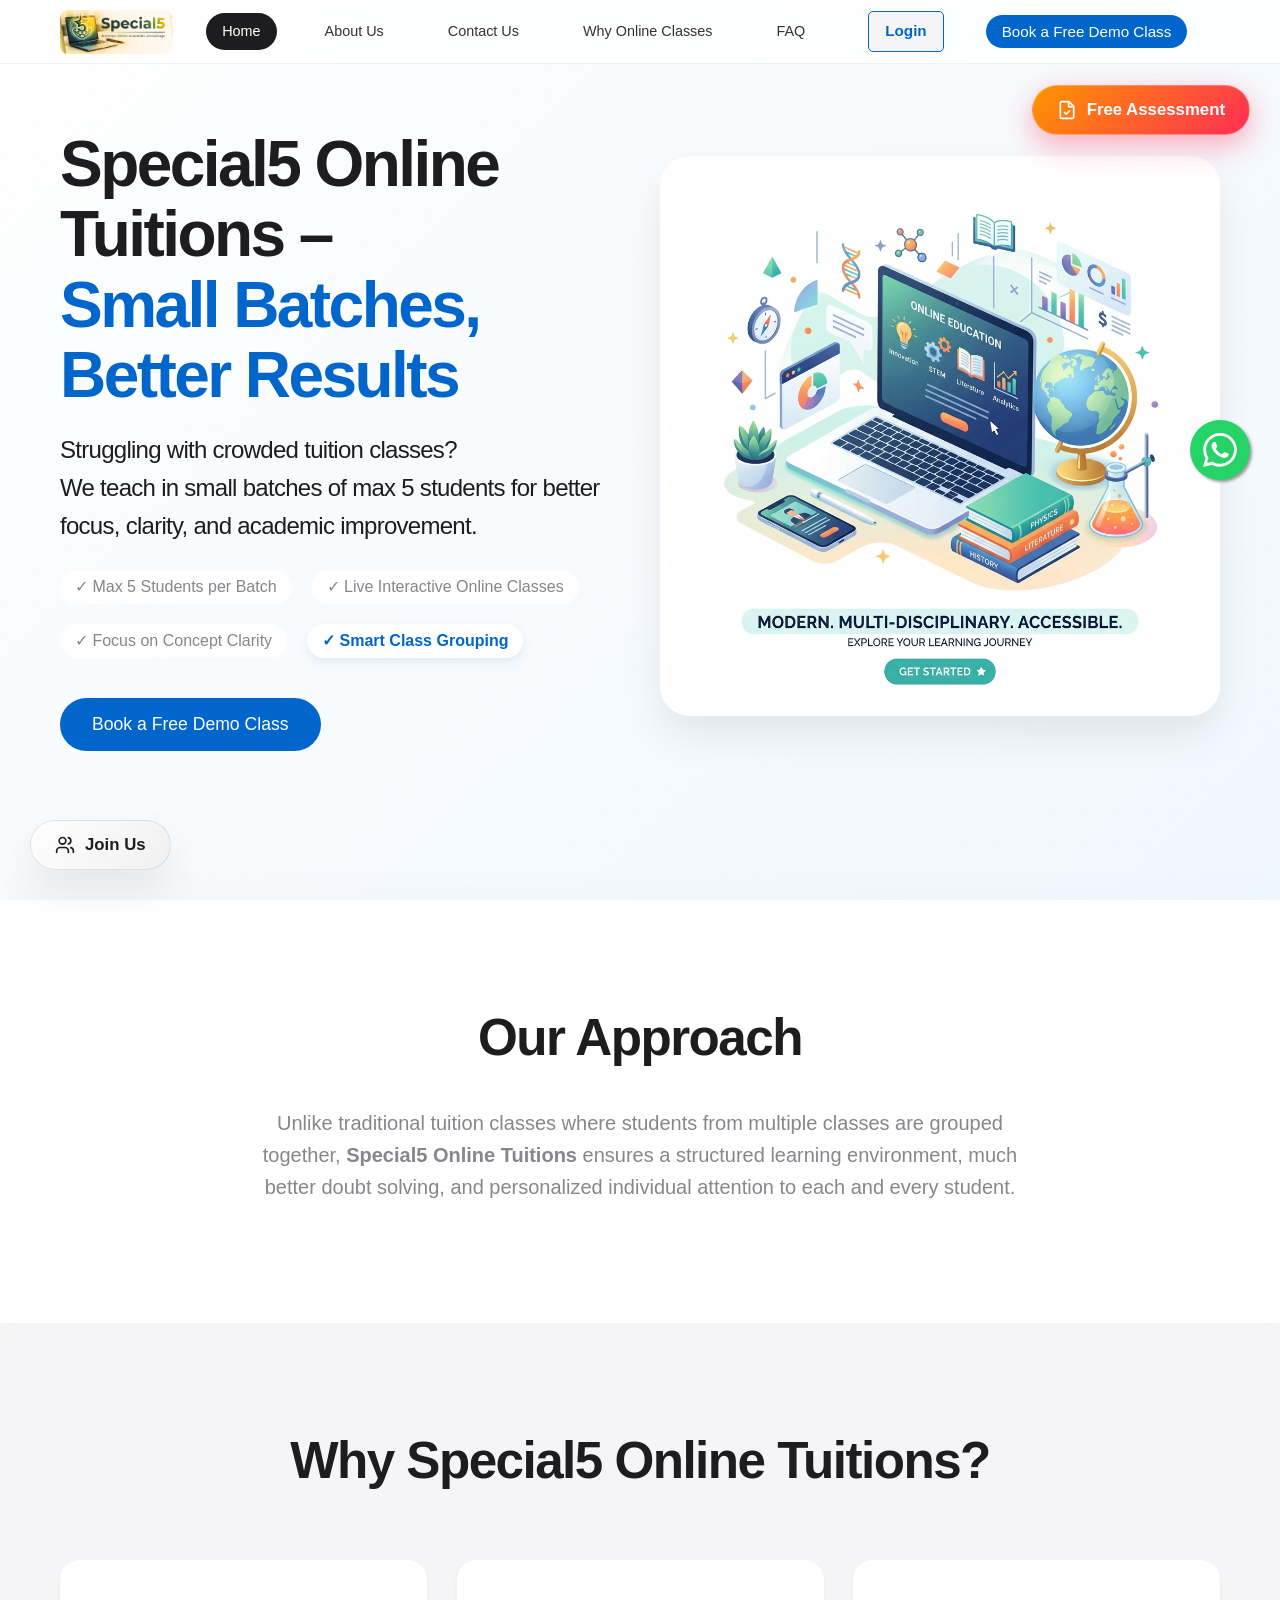
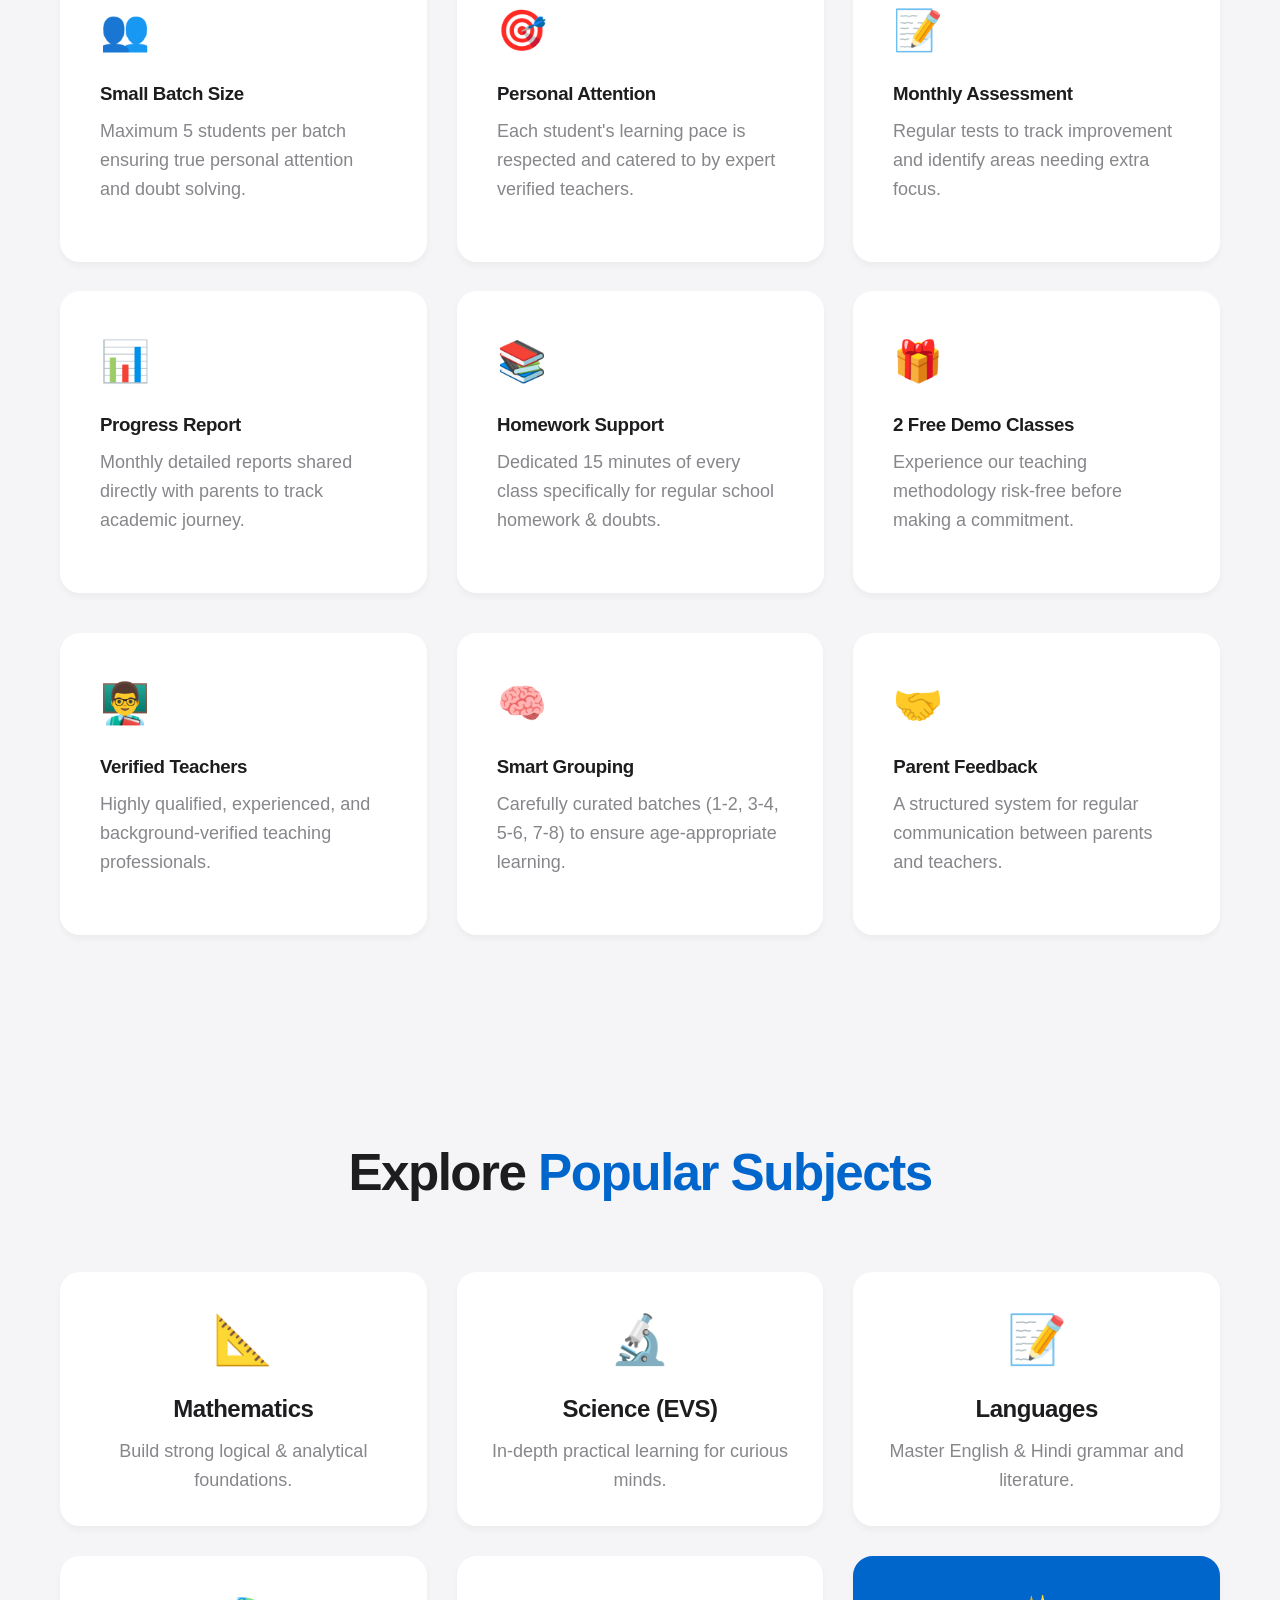
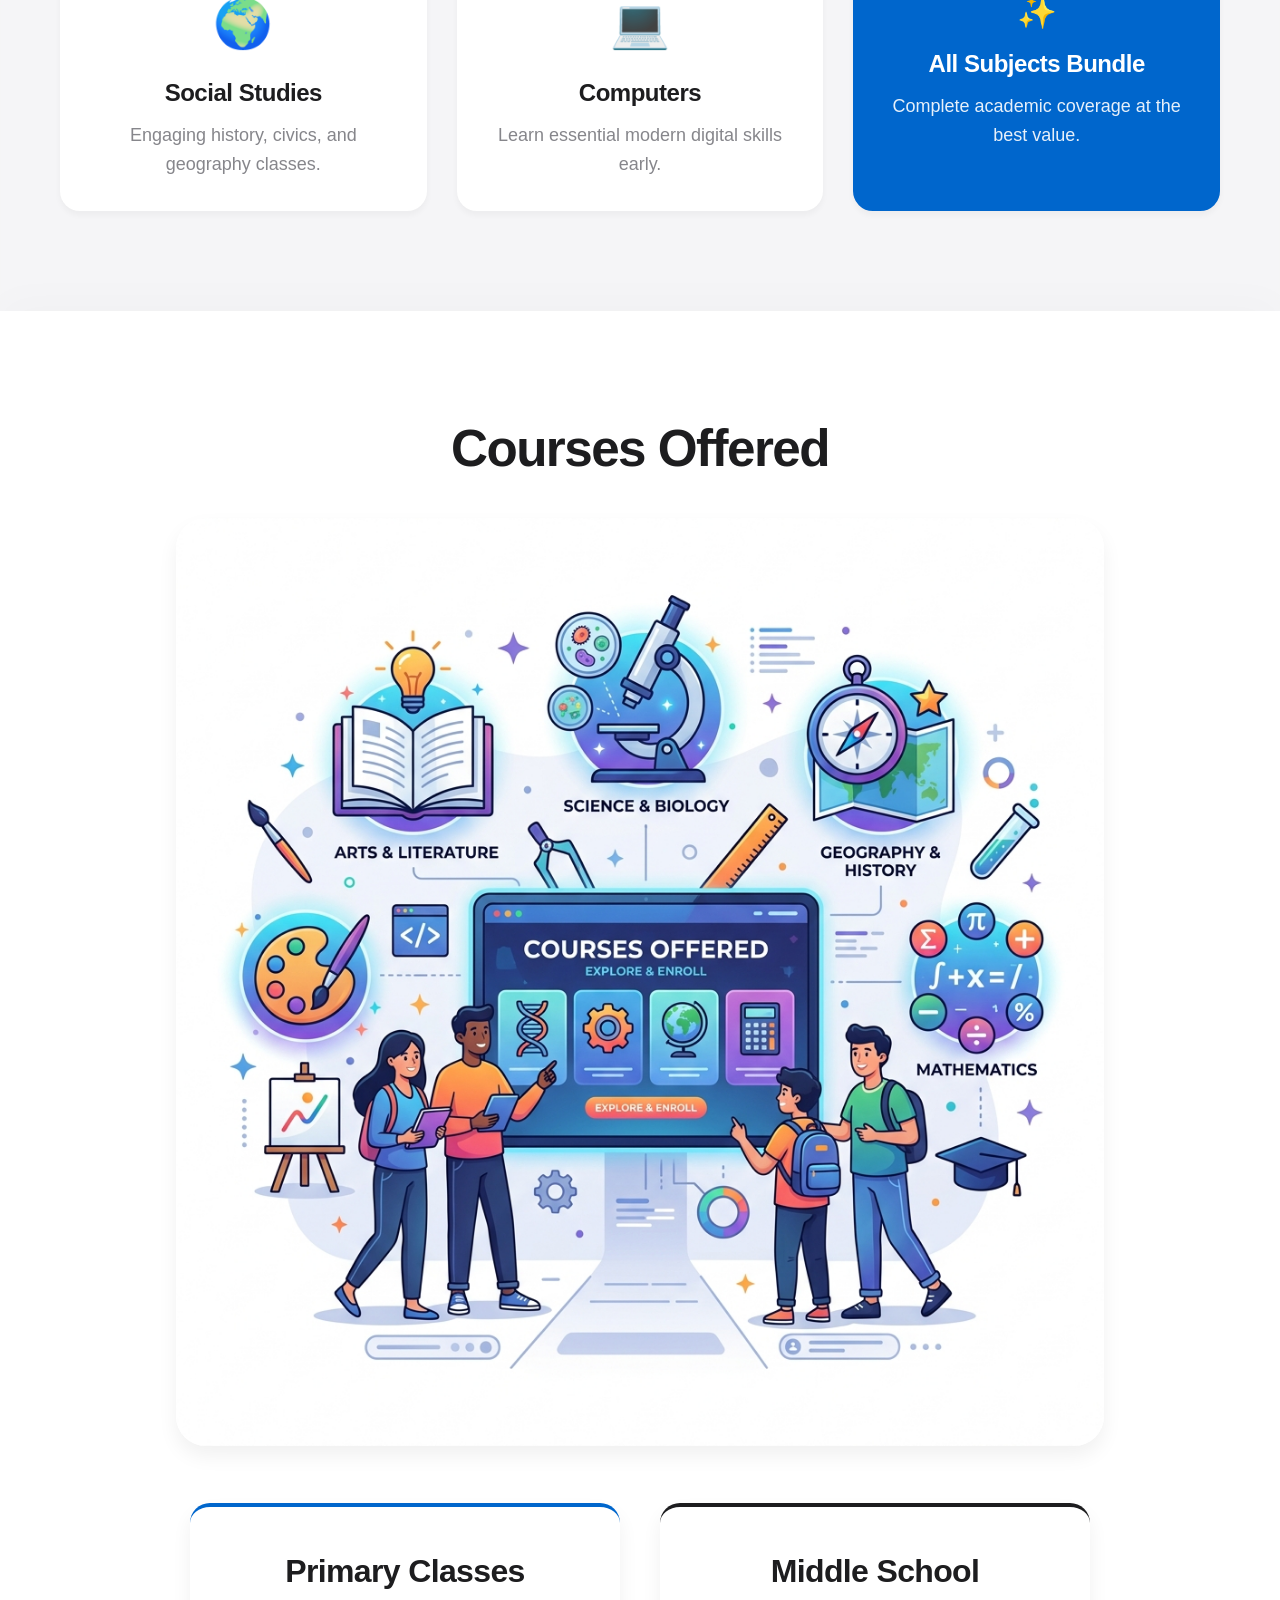
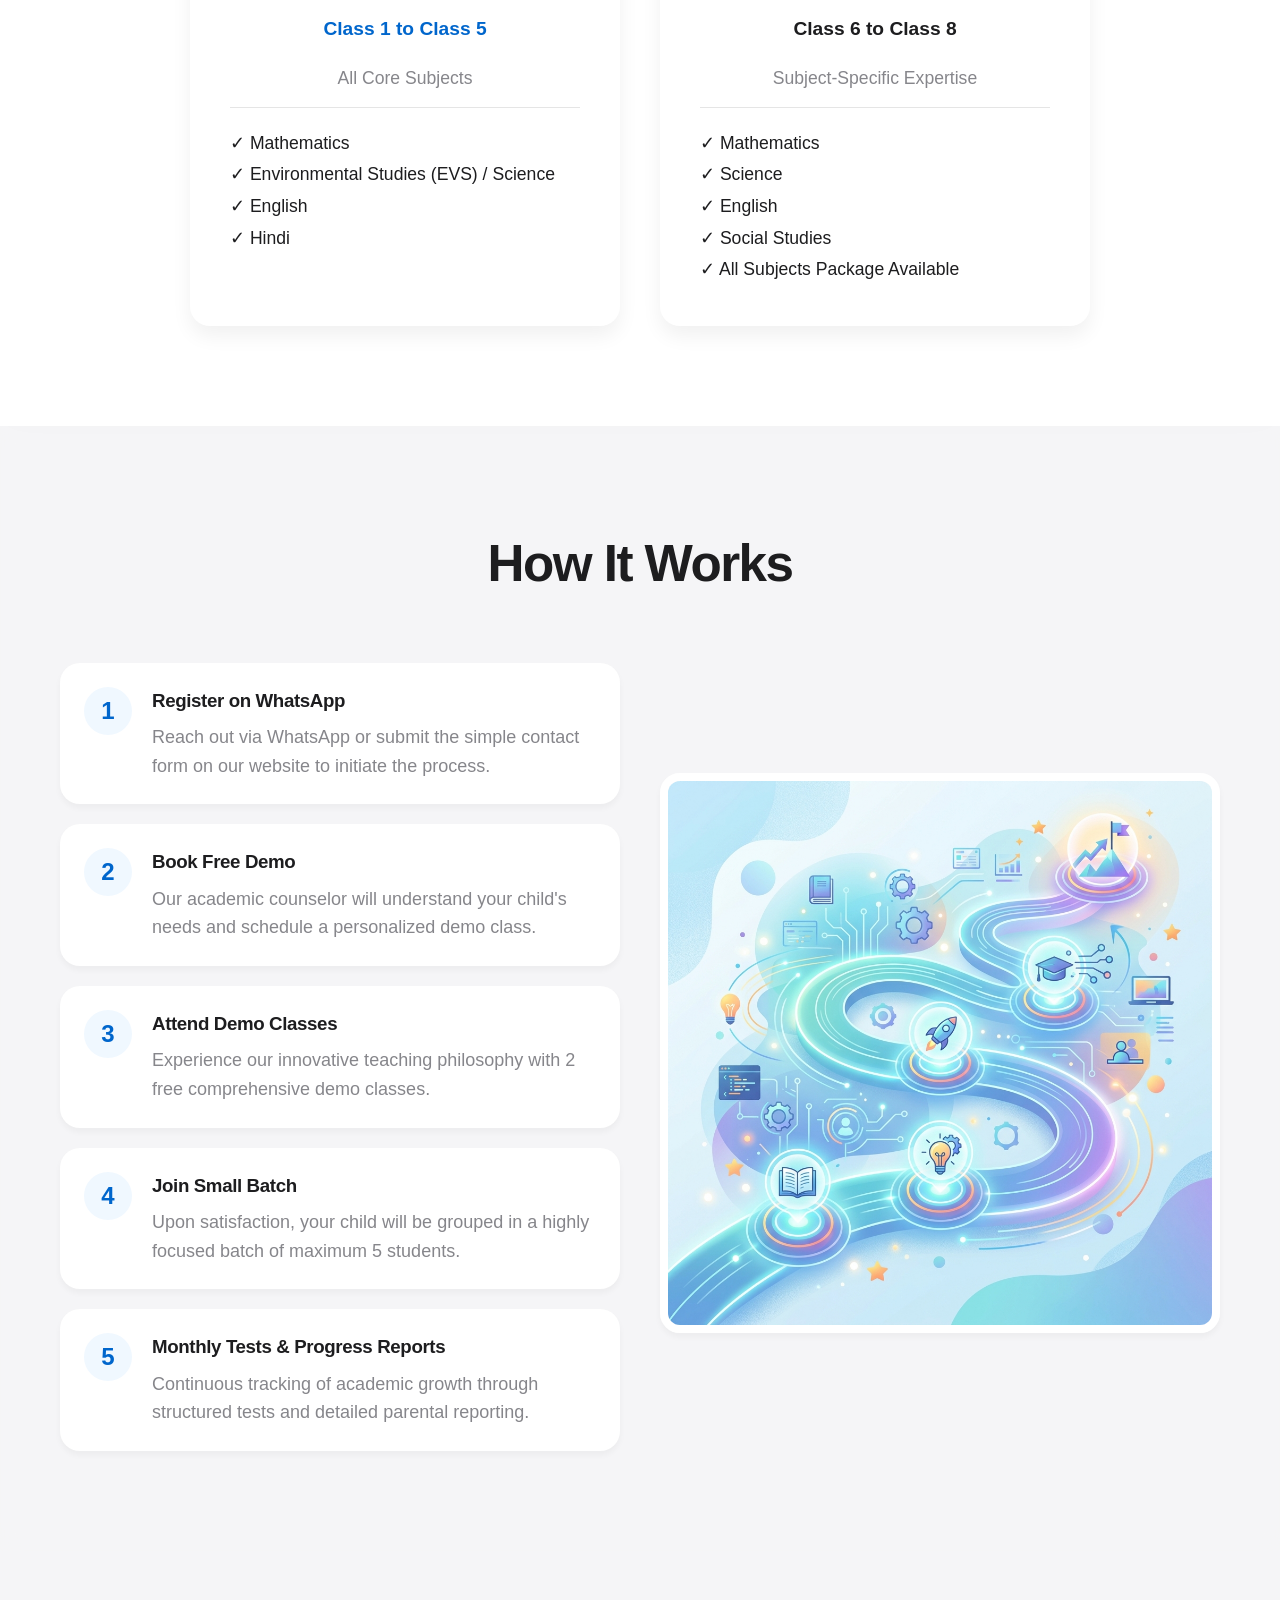
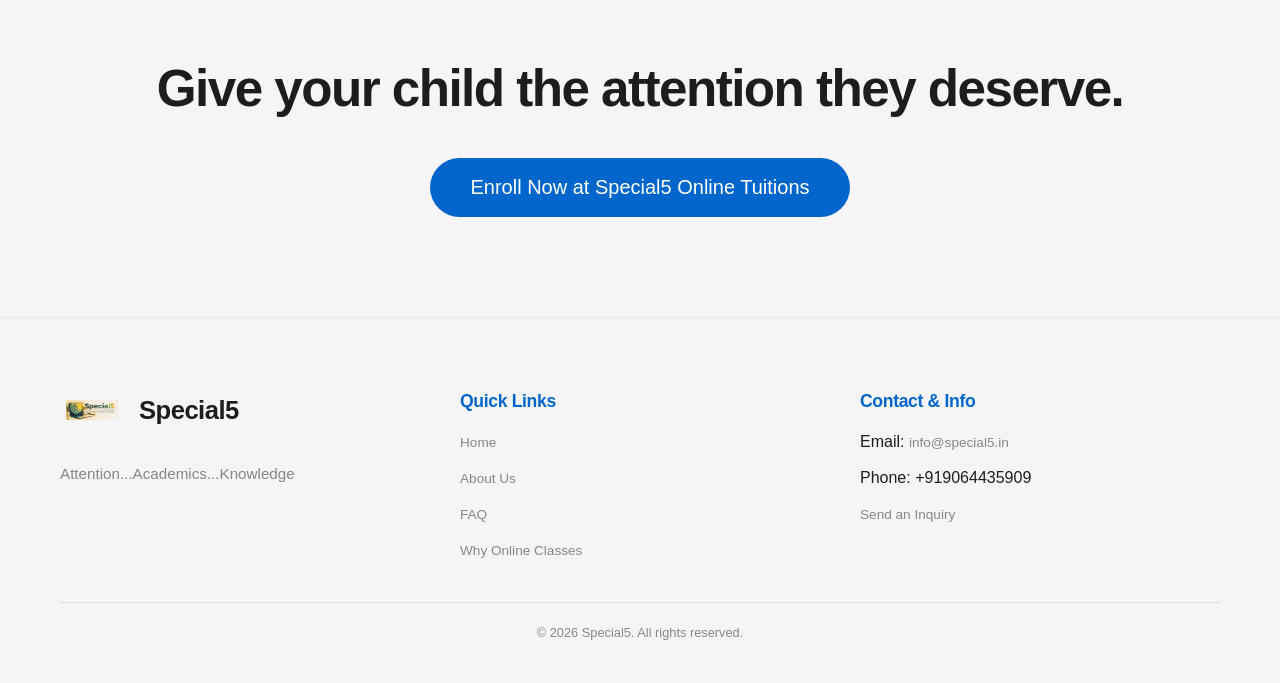
==== commit 32ce90ff: "feat: centralize registration funnel flow and simplify assessment UX" ====
--- a/index.html
+++ b/index.html
@@ -30,7 +30,7 @@
           </div>
           
           <div style="display: flex; gap: 20px; flex-wrap: wrap;">
-            <button class="btn btn-primary" style="padding: 16px 32px; font-size: 1.1rem;" onclick="openModal('studentModal')">Book a Free Demo Class</button>
+            <button class="btn btn-primary" style="padding: 16px 32px; font-size: 1.1rem;" onclick="window.location.href='contact.html'">Book a Free Demo Class</button>
           </div>
         </div>
         <div style="text-align: center; position: relative;">
@@ -120,32 +120,32 @@
     <div class="container text-center">
       <h2 class="display-2" style="margin-bottom: 60px;">Explore <span style="color: var(--color-accent-blue)">Popular Subjects</span></h2>
       <div class="grid-3">
-        <div class="card" style="cursor: pointer; padding: 30px; text-align: center; border: 2px solid transparent; transition: all 0.3s;" onmouseover="this.style.borderColor='var(--color-accent-blue)'" onmouseout="this.style.borderColor='transparent'" onclick="openModal('studentModal')">
+        <div class="card" style="cursor: pointer; padding: 30px; text-align: center; border: 2px solid transparent; transition: all 0.3s;" onmouseover="this.style.borderColor='var(--color-accent-blue)'" onmouseout="this.style.borderColor='transparent'" onclick="window.location.href='contact.html'">
           <div style="font-size: 3rem; margin-bottom: 15px;">📐</div>
           <h3 style="font-size: 1.5rem; margin-bottom: 10px;">Mathematics</h3>
           <p style="margin-bottom: 0;">Build strong logical & analytical foundations.</p>
         </div>
-        <div class="card" style="cursor: pointer; padding: 30px; text-align: center; border: 2px solid transparent; transition: all 0.3s;" onmouseover="this.style.borderColor='var(--color-accent-blue)'" onmouseout="this.style.borderColor='transparent'" onclick="openModal('studentModal')">
+        <div class="card" style="cursor: pointer; padding: 30px; text-align: center; border: 2px solid transparent; transition: all 0.3s;" onmouseover="this.style.borderColor='var(--color-accent-blue)'" onmouseout="this.style.borderColor='transparent'" onclick="window.location.href='contact.html'">
           <div style="font-size: 3rem; margin-bottom: 15px;">🔬</div>
           <h3 style="font-size: 1.5rem; margin-bottom: 10px;">Science (EVS)</h3>
           <p style="margin-bottom: 0;">In-depth practical learning for curious minds.</p>
         </div>
-        <div class="card" style="cursor: pointer; padding: 30px; text-align: center; border: 2px solid transparent; transition: all 0.3s;" onmouseover="this.style.borderColor='var(--color-accent-blue)'" onmouseout="this.style.borderColor='transparent'" onclick="openModal('studentModal')">
+        <div class="card" style="cursor: pointer; padding: 30px; text-align: center; border: 2px solid transparent; transition: all 0.3s;" onmouseover="this.style.borderColor='var(--color-accent-blue)'" onmouseout="this.style.borderColor='transparent'" onclick="window.location.href='contact.html'">
           <div style="font-size: 3rem; margin-bottom: 15px;">📝</div>
           <h3 style="font-size: 1.5rem; margin-bottom: 10px;">Languages</h3>
           <p style="margin-bottom: 0;">Master English & Hindi grammar and literature.</p>
         </div>
-        <div class="card" style="cursor: pointer; padding: 30px; text-align: center; border: 2px solid transparent; transition: all 0.3s;" onmouseover="this.style.borderColor='var(--color-accent-blue)'" onmouseout="this.style.borderColor='transparent'" onclick="openModal('studentModal')">
+        <div class="card" style="cursor: pointer; padding: 30px; text-align: center; border: 2px solid transparent; transition: all 0.3s;" onmouseover="this.style.borderColor='var(--color-accent-blue)'" onmouseout="this.style.borderColor='transparent'" onclick="window.location.href='contact.html'">
           <div style="font-size: 3rem; margin-bottom: 15px;">🌍</div>
           <h3 style="font-size: 1.5rem; margin-bottom: 10px;">Social Studies</h3>
           <p style="margin-bottom: 0;">Engaging history, civics, and geography classes.</p>
         </div>
-        <div class="card" style="cursor: pointer; padding: 30px; text-align: center; border: 2px solid transparent; transition: all 0.3s;" onmouseover="this.style.borderColor='var(--color-accent-blue)'" onmouseout="this.style.borderColor='transparent'" onclick="openModal('studentModal')">
+        <div class="card" style="cursor: pointer; padding: 30px; text-align: center; border: 2px solid transparent; transition: all 0.3s;" onmouseover="this.style.borderColor='var(--color-accent-blue)'" onmouseout="this.style.borderColor='transparent'" onclick="window.location.href='contact.html'">
           <div style="font-size: 3rem; margin-bottom: 15px;">💻</div>
           <h3 style="font-size: 1.5rem; margin-bottom: 10px;">Computers</h3>
           <p style="margin-bottom: 0;">Learn essential modern digital skills early.</p>
         </div>
-        <div class="card" style="cursor: pointer; padding: 30px; text-align: center; background: var(--color-accent-blue); color: white; border: 2px solid var(--color-accent-blue); transition: all 0.3s;" onmouseover="this.style.transform='scale(1.05)'" onmouseout="this.style.transform='scale(1)'" onclick="openModal('studentModal')">
+        <div class="card" style="cursor: pointer; padding: 30px; text-align: center; background: var(--color-accent-blue); color: white; border: 2px solid var(--color-accent-blue); transition: all 0.3s;" onmouseover="this.style.transform='scale(1.05)'" onmouseout="this.style.transform='scale(1)'" onclick="window.location.href='contact.html'">
           <div style="font-size: 2rem; margin-bottom: 10px; color: white;">✨</div>
           <h3 style="font-size: 1.5rem; color: white; margin-bottom: 10px;">All Subjects Bundle</h3>
           <p style="color: rgba(255,255,255,0.9); margin-bottom: 0;">Complete academic coverage at the best value.</p>
@@ -251,7 +251,7 @@
   <section class="section section-gradient">
     <div class="container text-center fade-in-section">
       <h2 class="display-2" style="margin-bottom: 30px;">Give your child the attention they deserve.</h2>
-      <button class="btn btn-primary" style="padding: 18px 40px; font-size: 1.25rem;" onclick="openModal('studentModal')">Enroll Now at Special5 Online Tuitions</button>
+      <button class="btn btn-primary" style="padding: 18px 40px; font-size: 1.25rem;" onclick="window.location.href='contact.html'">Enroll Now at Special5 Online Tuitions</button>
     </div>
   </section>
 
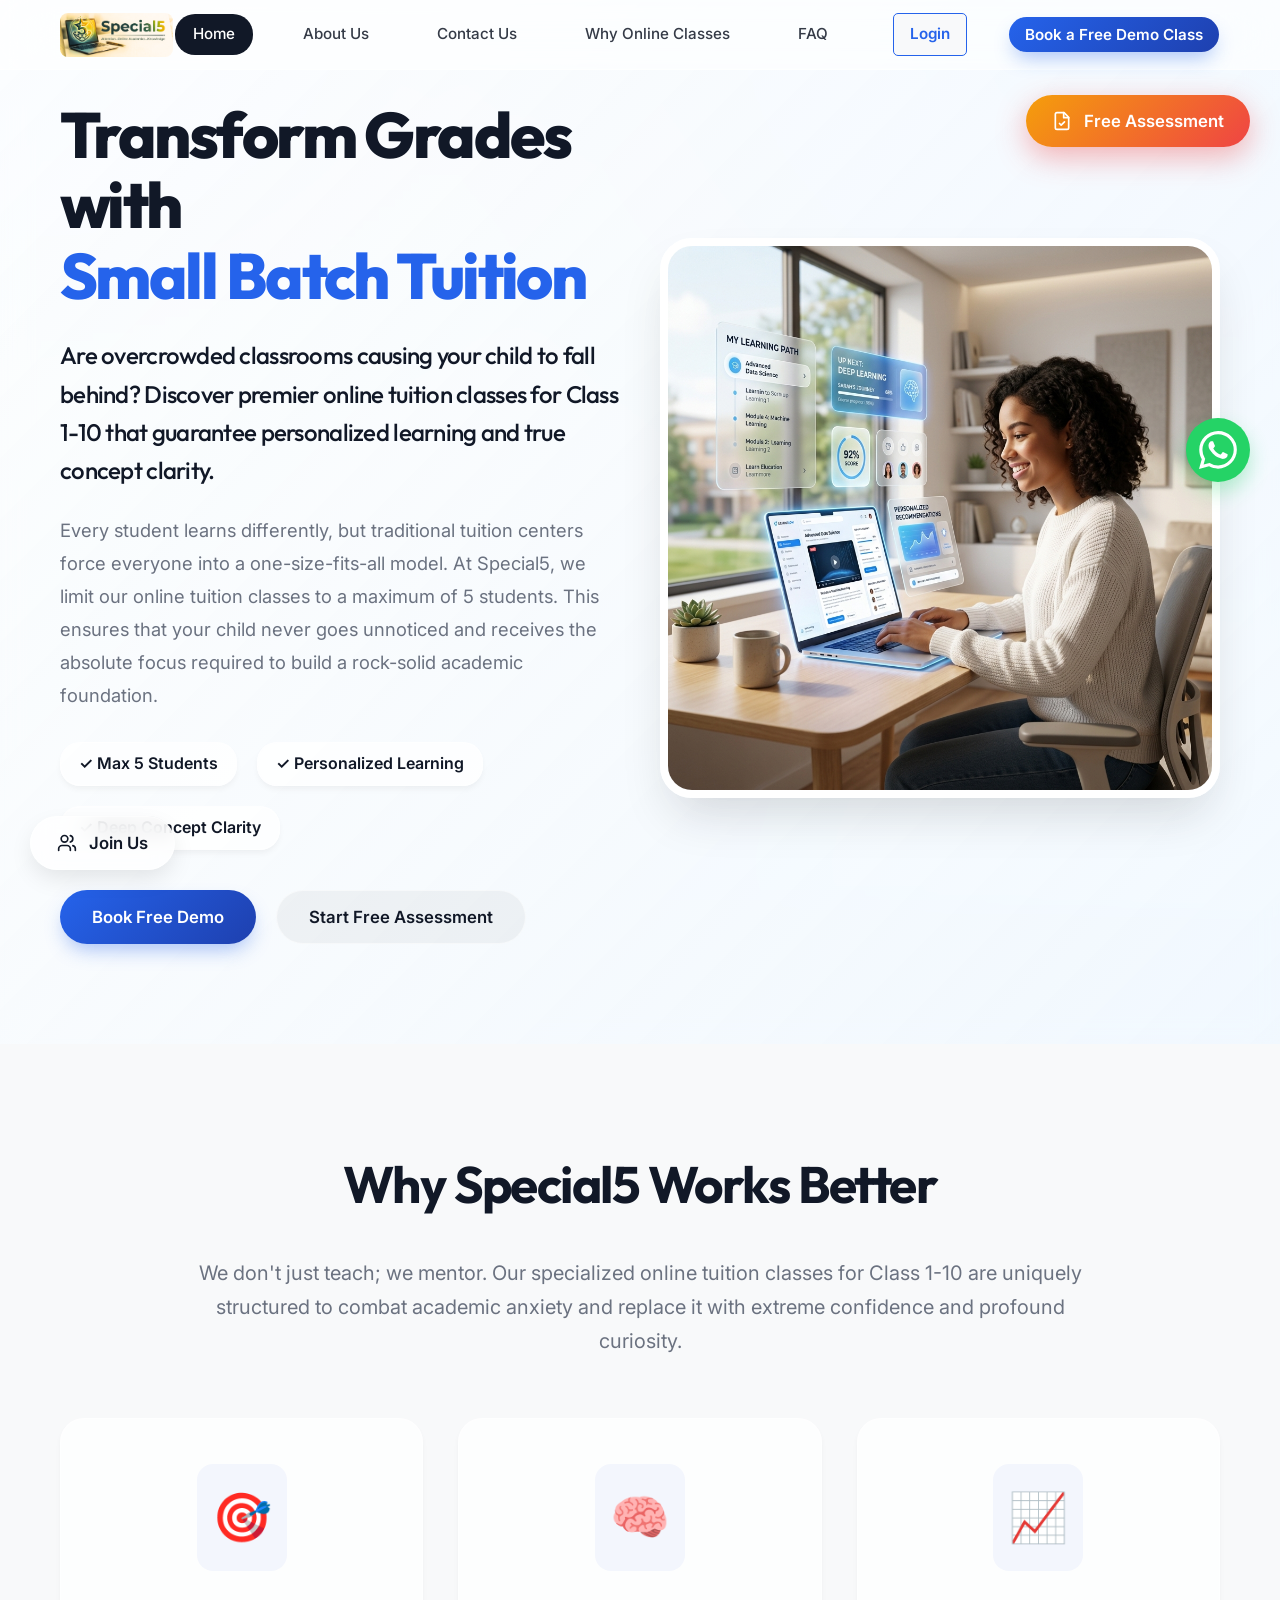
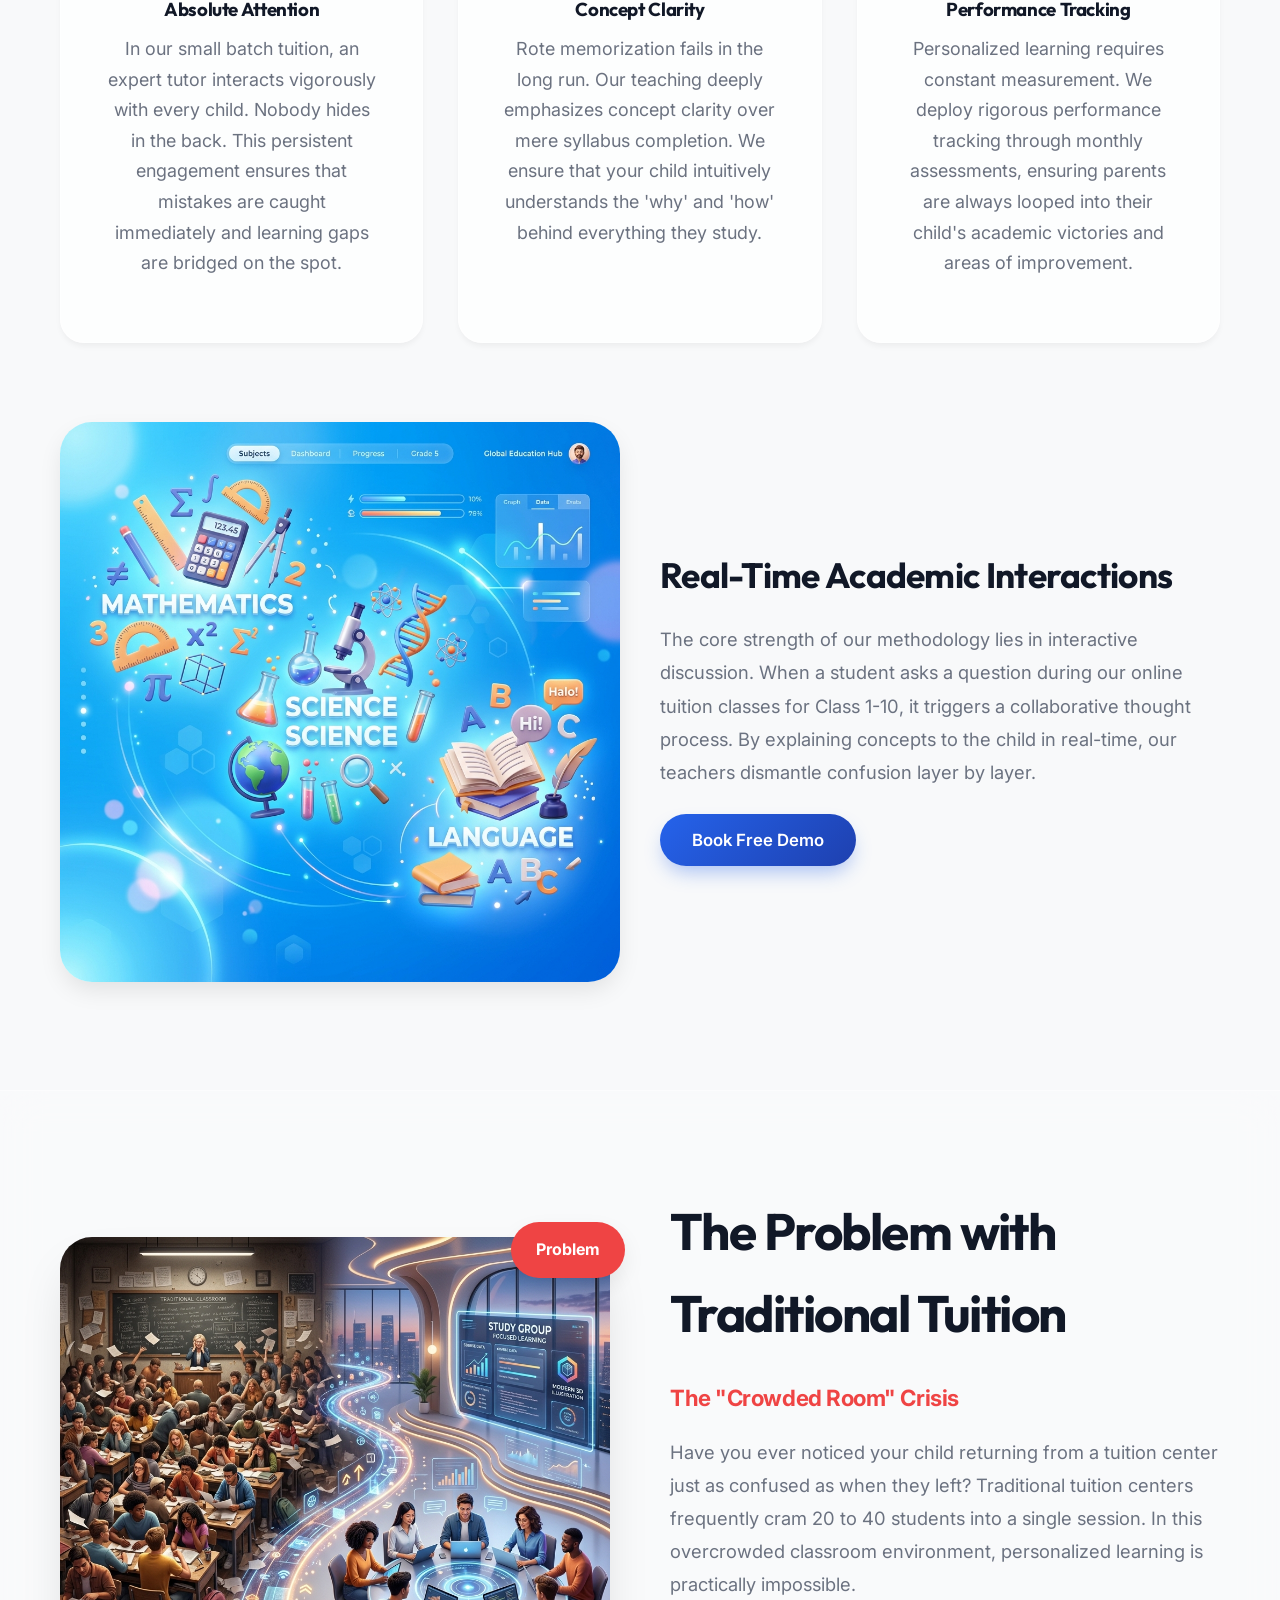
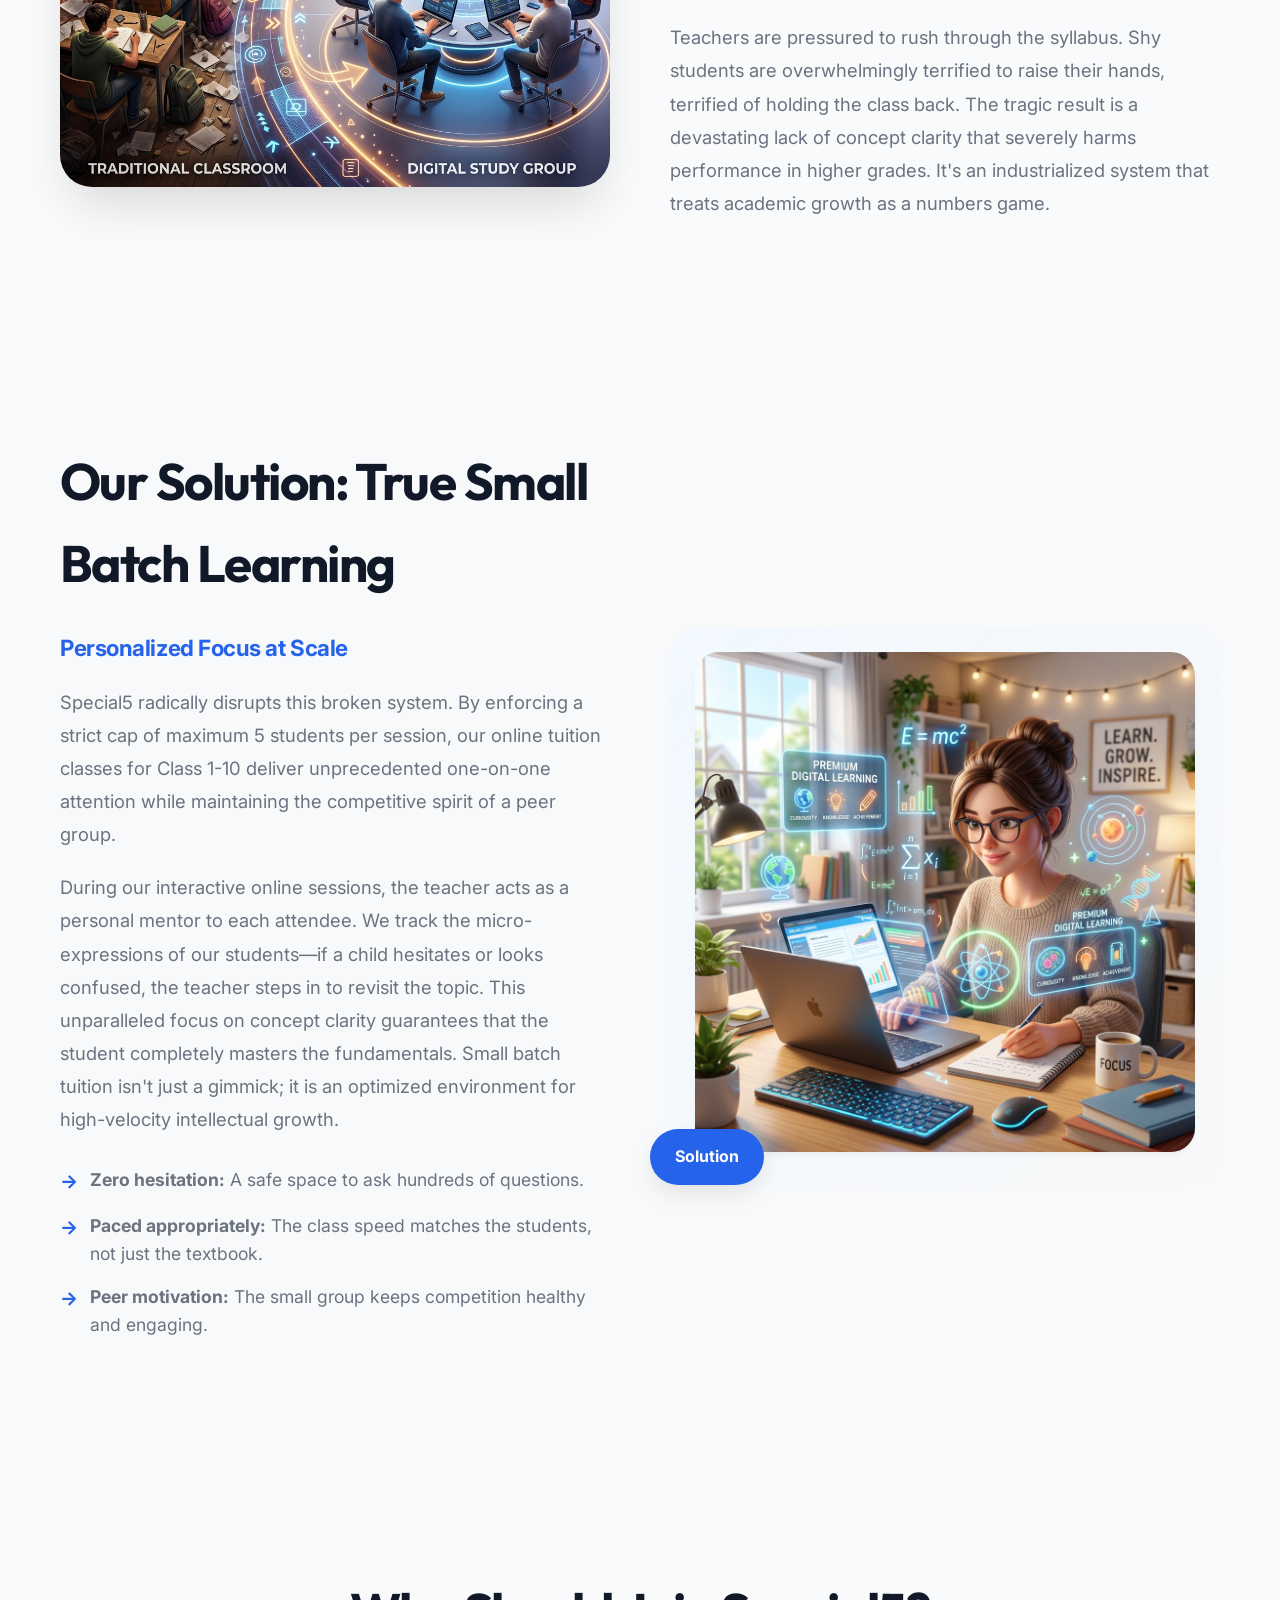
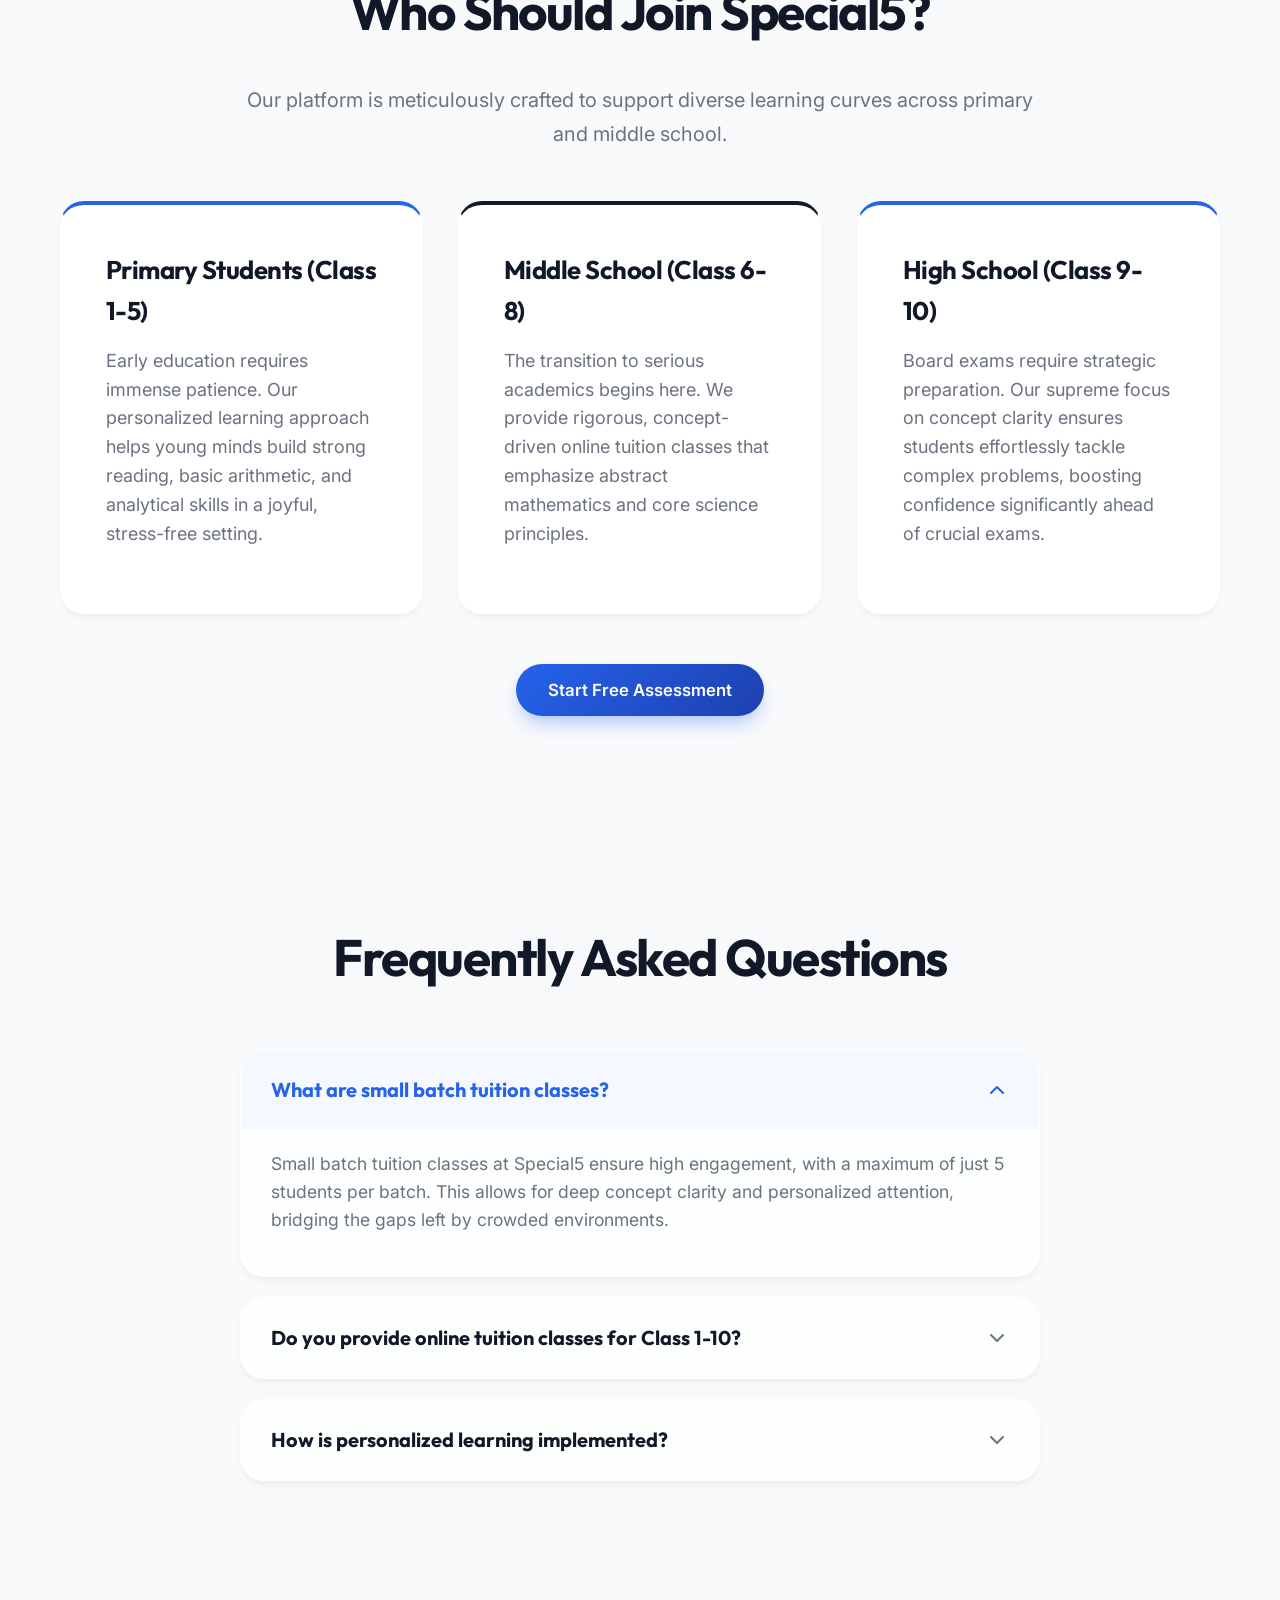
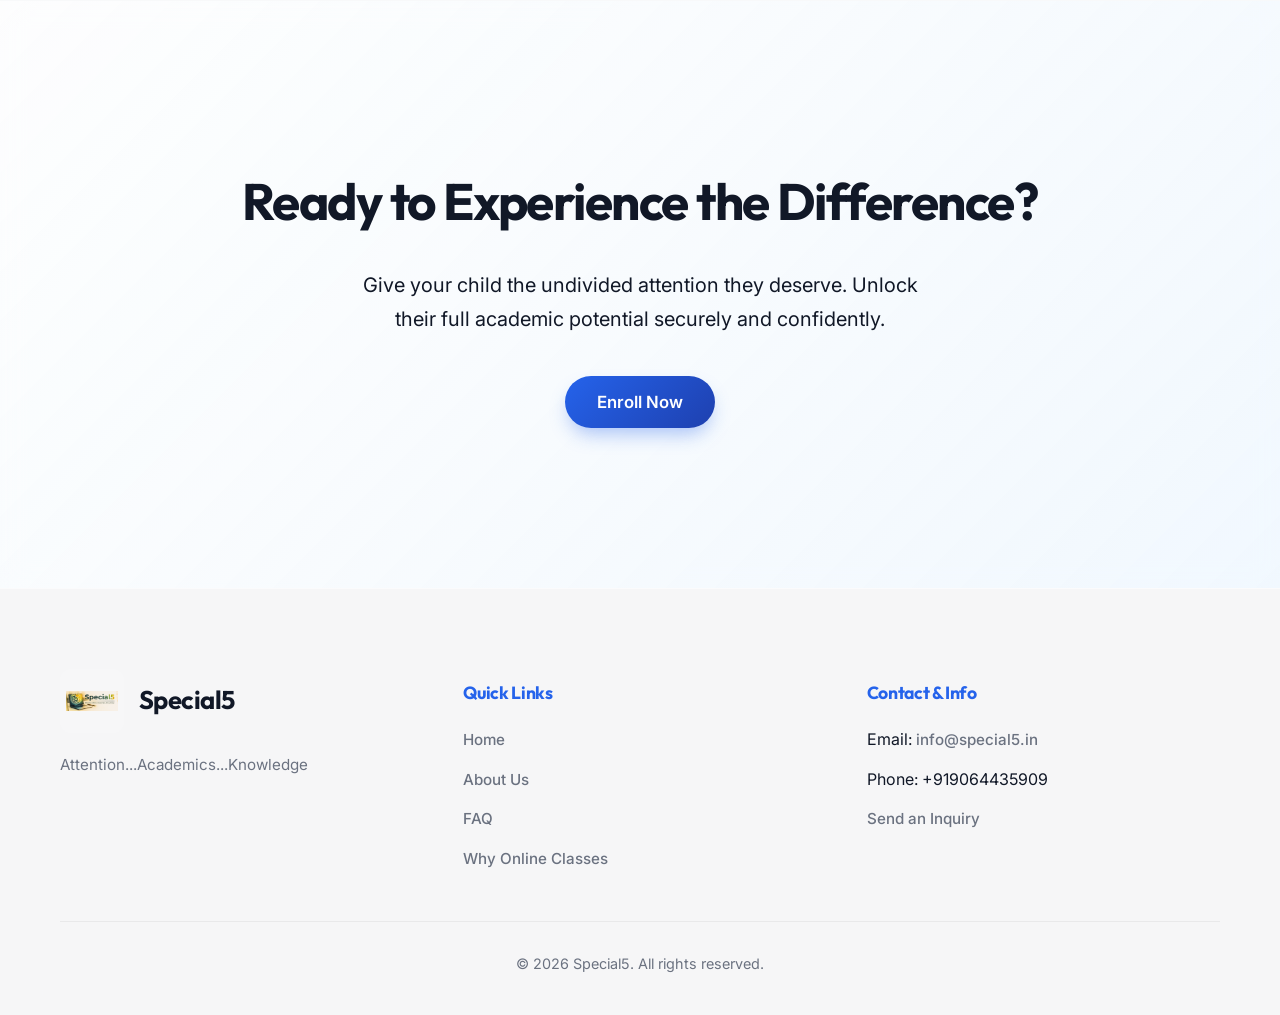
==== commit 042b7f26: "UI/UX upgrade: Glassmorphism, scroll animations, new AI images, and Special5 branding" ====
--- a/index.html
+++ b/index.html
@@ -3,257 +3,325 @@
 <head>
   <meta charset="UTF-8">
   <meta name="viewport" content="width=device-width, initial-scale=1.0">
-  <meta name="description" content="Join Special5 Online Tuitions with max 5 students per batch. Better focus, concept clarity & improved results. Book your free demo class today.">
-  <title>Special5 Online Tuitions | Small Batch Classes (Max 5 Students)</title>
-  <meta property="og:title" content="Special5 Online Tuitions | Small Batch Classes (Max 5 Students)">
-  <meta property="og:description" content="Join Special5 Online Tuitions with max 5 students per batch. Better focus, concept clarity & improved results. Book your free demo class today.">
+  <meta name="description" content="Top online tuition classes for Class 1-10. Special5 offers small batch tuition that guarantees personalized learning and concept clarity.">
+  <title>Special5 | Small Batch Online Tuition Classes for Class 1-10</title>
+  
+  <meta property="og:title" content="Special5 | Small Batch Online Tuition Classes for Class 1-10">
+  <meta property="og:description" content="Top online tuition classes for Class 1-10. Special5 offers small batch tuition that guarantees personalized learning and concept clarity.">
   <meta property="og:image" content="images/Special5-logo.png">
   <meta property="og:type" content="website">
   <link rel="icon" type="image/png" href="images/Special5-logo.png">
   <link rel="stylesheet" href="styles.css">
+  
+  <script type="application/ld+json">
+  {
+    "@context": "https://schema.org",
+    "@type": "EducationalOrganization",
+    "name": "Special5",
+    "url": "https://www.special5.in/",
+    "logo": "https://www.special5.in/images/Special5-logo.png",
+    "description": "Special5 offers online tuition classes for Class 1-10 in small batches of max 5 students. We focus on personalized learning and concept clarity.",
+    "sameAs": []
+  }
+  </script>
+  
+  <script type="application/ld+json">
+  {
+    "@context": "https://schema.org",
+    "@type": "FAQPage",
+    "mainEntity": [
+      {
+        "@type": "Question",
+        "name": "What are small batch tuition classes?",
+        "acceptedAnswer": {
+          "@type": "Answer",
+          "text": "Small batch tuition classes at Special5 ensure high engagement, with a maximum of just 5 students per batch. This allows for deep concept clarity and personalized attention."
+        }
+      },
+      {
+        "@type": "Question",
+        "name": "Do you provide online tuition classes for Class 1-10?",
+        "acceptedAnswer": {
+          "@type": "Answer",
+          "text": "Yes! We provide robust online tuition classes tailored strictly for Class 1 to 10 covering crucial core subjects including Math, Science, and English."
+        }
+      },
+      {
+        "@type": "Question",
+        "name": "How is personalized learning implemented?",
+        "acceptedAnswer": {
+          "@type": "Answer",
+          "text": "Our expert tutors monitor each student individually, adjusting the teaching pace to match their learning curve, which ensures complete mastery of subjects."
+        }
+      }
+    ]
+  }
+  </script>
   <script src="components.js" defer></script>
 </head>
 <body>
-  <!-- Hero Section -->
-  <section class="section section-gradient" style="min-height: 100vh; display: flex; align-items: center; padding-top: 80px;">
-    <div class="container fade-in-section">
+  
+  <!-- 1. Hero Section -->
+  <section class="section section-gradient" style="min-height: 100vh; display: flex; align-items: center; padding-top: 100px;">
+    <div class="container">
       <div class="grid-2" style="align-items: center; gap: 40px;">
-        <div style="text-align: left;">
-          <h1 class="display-1" style="max-width: 900px; margin-bottom: 20px; overflow-wrap: break-word;">Special5 Online Tuitions – <br><span style="color: var(--color-accent-blue)">Small Batches, Better Results</span></h1>
-          <p class="display-2" style="font-size: 1.5rem; font-weight: 500; color: var(--color-dark-blue); margin-bottom: 24px;">Struggling with crowded tuition classes?<br>We teach in small batches of max 5 students for better focus, clarity, and academic improvement.</p>
+        <div style="text-align: left;" class="animate-slide-right">
+          <h1 class="display-1" style="max-width: 900px; margin-bottom: 25px; overflow-wrap: break-word;">
+            Transform Grades with <br>
+            <span style="color: var(--color-accent-blue)">Small Batch Tuition</span>
+          </h1>
+          <h2 class="display-2" style="font-size: 1.5rem; font-weight: 500; color: var(--color-dark-blue); margin-bottom: 24px;">
+            Are overcrowded classrooms causing your child to fall behind? Discover premier online tuition classes for Class 1-10 that guarantee personalized learning and true concept clarity.
+          </h2>
           
+          <p style="font-size: 1.15rem; line-height: 1.8; margin-bottom: 30px; color: var(--color-dark-grey);">
+            Every student learns differently, but traditional tuition centers force everyone into a one-size-fits-all model. At Special5, we limit our online tuition classes to a maximum of 5 students. This ensures that your child never goes unnoticed and receives the absolute focus required to build a rock-solid academic foundation.
+          </p>
+
           <div style="display: flex; gap: 20px; flex-wrap: wrap; margin-bottom: 40px;">
-            <span style="font-weight: 500; color: var(--color-dark-grey); background: white; padding: 5px 15px; border-radius: 20px;">✓ Max 5 Students per Batch</span>
-            <span style="font-weight: 500; color: var(--color-dark-grey); background: white; padding: 5px 15px; border-radius: 20px;">✓ Live Interactive Online Classes</span>
-            <span style="font-weight: 500; color: var(--color-dark-grey); background: white; padding: 5px 15px; border-radius: 20px;">✓ Focus on Concept Clarity</span>
-            <span style="font-weight: 600; color: var(--color-accent-blue); background: white; padding: 5px 15px; border-radius: 20px; box-shadow: 0 4px 10px rgba(0,102,204,0.1);">✓ Smart Class Grouping</span>
+            <span style="font-weight: 600; color: var(--color-dark-blue); background: var(--glass-bg); padding: 8px 18px; border-radius: 20px; border: var(--glass-border); box-shadow: var(--shadow-sm);">✓ Max 5 Students</span>
+            <span style="font-weight: 600; color: var(--color-dark-blue); background: var(--glass-bg); padding: 8px 18px; border-radius: 20px; border: var(--glass-border); box-shadow: var(--shadow-sm);">✓ Personalized Learning</span>
+            <span style="font-weight: 600; color: var(--color-dark-blue); background: var(--glass-bg); padding: 8px 18px; border-radius: 20px; border: var(--glass-border); box-shadow: var(--shadow-sm);">✓ Deep Concept Clarity</span>
           </div>
           
           <div style="display: flex; gap: 20px; flex-wrap: wrap;">
-            <button class="btn btn-primary" style="padding: 16px 32px; font-size: 1.1rem;" onclick="window.location.href='contact.html'">Book a Free Demo Class</button>
-          </div>
-        </div>
-        <div style="text-align: center; position: relative;">
+            <button class="btn btn-primary" onclick="window.location.href='contact.html'">Book Free Demo</button>
+            <button class="btn btn-secondary" onclick="window.location.href='assessment.html'">Start Free Assessment</button>
+          </div>
+        </div>
+        <div style="text-align: center; position: relative;" class="animate-slide-left">
           <!-- Decorative circle background -->
-          <div style="position: absolute; top: 50%; left: 50%; transform: translate(-50%, -50%); width: 80%; padding-bottom: 80%; background: var(--color-light-blue); border-radius: 50%; z-index: 1;"></div>
-          <img src="images/hero.png" alt="Online Education Technology" style="position: relative; z-index: 2; max-width: 100%; border-radius: var(--border-radius-xl); box-shadow: var(--shadow-lg); background: white; border: 8px solid white;">
-        </div>
-      </div>
-    </div>
-  </section>
-
-
-
-  <!-- About Program -->
+          <div style="position: absolute; top: 50%; left: 50%; transform: translate(-50%, -50%); width: 80%; padding-bottom: 80%; background: linear-gradient(135deg, var(--color-light-blue), transparent); border-radius: 50%; z-index: 1;"></div>
+          <!-- Hero Images -->
+          <img src="images/hero.png" alt="Student engaging in online tuition classes through a laptop" style="position: relative; z-index: 2; max-width: 100%; border-radius: var(--border-radius-xl); box-shadow: var(--shadow-lg); border: 8px solid white;">
+        </div>
+      </div>
+    </div>
+  </section>
+
+  <!-- 2. Why Special5 Works Better -->
   <section class="section section-light">
-    <div class="container fade-in-section">
-      <div style="max-width: 800px; margin: 0 auto; text-align: center;">
-        <h2 class="display-2" style="margin-bottom: 30px;">Our Approach</h2>
-        <p style="font-size: 1.25rem;">
-          Unlike traditional tuition classes where students from multiple classes are grouped together, <strong>Special5 Online Tuitions</strong> ensures a structured learning environment, much better doubt solving, and personalized individual attention to each and every student.
+    <div class="container">
+      <div style="text-align: center; margin-bottom: 60px;" class="animate-fade-up">
+        <h2 class="display-2" style="margin-bottom: 30px;">Why Special5 Works Better</h2>
+        <p style="font-size: 1.25rem; max-width: 900px; margin: 0 auto; color: var(--color-dark-grey);">
+          We don't just teach; we mentor. Our specialized online tuition classes for Class 1-10 are uniquely structured to combat academic anxiety and replace it with extreme confidence and profound curiosity.
         </p>
       </div>
-    </div>
-  </section>
-
-  <!-- USP Section -->
+
+      <div class="grid-3 animate-fade-up delay-100">
+        <!-- Benefit 1 -->
+        <div class="card" style="text-align: center;">
+          <div class="card-icon">🎯</div>
+          <h3>Absolute Attention</h3>
+          <p style="color: var(--color-dark-grey); line-height: 1.7;">
+            In our small batch tuition, an expert tutor interacts vigorously with every child. Nobody hides in the back. This persistent engagement ensures that mistakes are caught immediately and learning gaps are bridged on the spot.
+          </p>
+        </div>
+        <!-- Benefit 2 -->
+        <div class="card" style="text-align: center;">
+          <div class="card-icon">🧠</div>
+          <h3>Concept Clarity</h3>
+          <p style="color: var(--color-dark-grey); line-height: 1.7;">
+            Rote memorization fails in the long run. Our teaching deeply emphasizes concept clarity over mere syllabus completion. We ensure that your child intuitively understands the 'why' and 'how' behind everything they study.
+          </p>
+        </div>
+        <!-- Benefit 3 -->
+        <div class="card" style="text-align: center;">
+          <div class="card-icon">📈</div>
+          <h3>Performance Tracking</h3>
+          <p style="color: var(--color-dark-grey); line-height: 1.7;">
+            Personalized learning requires constant measurement. We deploy rigorous performance tracking through monthly assessments, ensuring parents are always looped into their child's academic victories and areas of improvement.
+          </p>
+        </div>
+      </div>
+      
+      <!-- Visuals representing 'Why Us' -->
+      <div class="grid-2" style="margin-top: 80px; gap: 40px; align-items: center;">
+        <div class="animate-zoom-in">
+          <img src="images/courses.png" loading="lazy" alt="Small group discussion during personalized learning session for class 5" style="max-width: 100%; border-radius: var(--border-radius-xl); box-shadow: var(--shadow-md);">
+        </div>
+        <div class="animate-slide-left delay-100">
+          <h3 style="font-size: 2.2rem; margin-bottom: 20px; color: var(--color-dark-blue);">Real-Time Academic Interactions</h3>
+          <p style="font-size: 1.15rem; line-height: 1.8; color: var(--color-dark-grey); margin-bottom: 25px;">
+            The core strength of our methodology lies in interactive discussion. When a student asks a question during our online tuition classes for Class 1-10, it triggers a collaborative thought process. By explaining concepts to the child in real-time, our teachers dismantle confusion layer by layer.
+          </p>
+          <button class="btn btn-primary" onclick="window.location.href='contact.html'">Book Free Demo</button>
+        </div>
+      </div>
+    </div>
+  </section>
+
+  <!-- 3. Problem with Traditional Tuition -->
   <section class="section section-soft">
-    <div class="container">
-      <h2 class="display-2 text-center" style="margin-bottom: 60px;">Why Special5 Online Tuitions?</h2>
+    <div class="container animate-fade-up">
+      <div class="grid-2" style="align-items: center; gap: 60px;">
+        <div style="order: 2;" class="animate-slide-left">
+          <h2 class="display-2" style="margin-bottom: 25px; color: var(--color-dark-blue);">The Problem with Traditional Tuition</h2>
+          <h3 style="font-size: 1.4rem; color: #ef4444; margin-bottom: 20px; font-family: var(--font-family-primary);">The "Crowded Room" Crisis</h3>
+          <p style="font-size: 1.15rem; line-height: 1.8; color: var(--color-dark-grey); margin-bottom: 20px;">
+            Have you ever noticed your child returning from a tuition center just as confused as when they left? 
+            Traditional tuition centers frequently cram 20 to 40 students into a single session. In this overcrowded classroom environment, personalized learning is practically impossible.
+          </p>
+          <p style="font-size: 1.15rem; line-height: 1.8; color: var(--color-dark-grey); margin-bottom: 20px;">
+            Teachers are pressured to rush through the syllabus. Shy students are overwhelmingly terrified to raise their hands, terrified of holding the class back. The tragic result is a devastating lack of concept clarity that severely harms performance in higher grades. It's an industrialized system that treats academic growth as a numbers game.
+          </p>
+        </div>
+        <div style="text-align: center; order: 1;" class="animate-slide-right delay-100">
+          <div style="position: relative;">
+            <img src="images/infographic.png" loading="lazy" alt="Visual contrast showing the ineffectiveness of an overcrowded classroom vs small batch tuition" style="max-width: 100%; border-radius: var(--border-radius-xl); box-shadow: var(--shadow-lg);">
+            <div style="position: absolute; top: -15px; right: -15px; background: #ef4444; color: white; padding: 15px 25px; border-radius: 30px; font-weight: bold; box-shadow: var(--shadow-md);">Problem</div>
+          </div>
+        </div>
+      </div>
+    </div>
+  </section>
+
+  <!-- 4. Our Solution (Small Batch Learning) -->
+  <section class="section section-light">
+    <div class="container animate-fade-up">
+      <div class="grid-2" style="align-items: center; gap: 60px;">
+        <div class="animate-slide-right">
+          <h2 class="display-2" style="margin-bottom: 25px;">Our Solution: True Small Batch Learning</h2>
+          <h3 style="font-size: 1.4rem; color: var(--color-accent-blue); margin-bottom: 20px; font-family: var(--font-family-primary);">Personalized Focus at Scale</h3>
+          
+          <p style="font-size: 1.15rem; line-height: 1.8; color: var(--color-dark-grey); margin-bottom: 20px;">
+            Special5 radically disrupts this broken system. By enforcing a strict cap of maximum 5 students per session, our online tuition classes for Class 1-10 deliver unprecedented one-on-one attention while maintaining the competitive spirit of a peer group.
+          </p>
+          <p style="font-size: 1.15rem; line-height: 1.8; color: var(--color-dark-grey); margin-bottom: 30px;">
+            During our interactive online sessions, the teacher acts as a personal mentor to each attendee. We track the micro-expressions of our students—if a child hesitates or looks confused, the teacher steps in to revisit the topic. This unparalleled focus on concept clarity guarantees that the student completely masters the fundamentals. Small batch tuition isn't just a gimmick; it is an optimized environment for high-velocity intellectual growth.
+          </p>
+          
+          <ul style="list-style: none; padding: 0; display: flex; flex-direction: column; gap: 15px; margin-bottom: 30px;">
+            <li style="display: flex; align-items: flex-start; gap: 12px;">
+              <span style="color: var(--color-accent-blue); font-weight: bold; font-size: 1.2rem;">→</span>
+              <span style="font-size: 1.1rem; color: var(--color-dark-grey);"><strong>Zero hesitation:</strong> A safe space to ask hundreds of questions.</span>
+            </li>
+            <li style="display: flex; align-items: flex-start; gap: 12px;">
+              <span style="color: var(--color-accent-blue); font-weight: bold; font-size: 1.2rem;">→</span>
+              <span style="font-size: 1.1rem; color: var(--color-dark-grey);"><strong>Paced appropriately:</strong> The class speed matches the students, not just the textbook.</span>
+            </li>
+            <li style="display: flex; align-items: flex-start; gap: 12px;">
+              <span style="color: var(--color-accent-blue); font-weight: bold; font-size: 1.2rem;">→</span>
+              <span style="font-size: 1.1rem; color: var(--color-dark-grey);"><strong>Peer motivation:</strong> The small group keeps competition healthy and engaging.</span>
+            </li>
+          </ul>
+        </div>
+        <div style="text-align: center;" class="animate-zoom-in delay-200">
+           <div style="background: linear-gradient(135deg, rgba(240,248,255,0.8) 0%, transparent 100%); border-radius: var(--border-radius-xl); padding: 25px; position: relative;">
+            <img src="images/online_student.png" loading="lazy" alt="One-on-one attention visual during an interactive online session for customized learning" style="max-width: 100%; border-radius: var(--border-radius-lg); box-shadow: var(--shadow-sm);">
+             <div style="position: absolute; bottom: 0px; left: -20px; background: var(--color-accent-blue); color: white; padding: 15px 25px; border-radius: 30px; font-weight: bold; box-shadow: var(--shadow-md);">Solution</div>
+           </div>
+        </div>
+      </div>
+    </div>
+  </section>
+
+  <!-- 5. Who Should Join -->
+  <section class="section section-soft text-center">
+    <div class="container animate-fade-up">
+      <h2 class="display-2" style="margin-bottom: 30px;">Who Should Join Special5?</h2>
+      <p style="font-size: 1.25rem; max-width: 800px; margin: 0 auto 50px auto; color: var(--color-dark-grey);">
+        Our platform is meticulously crafted to support diverse learning curves across primary and middle school.
+      </p>
+
+      <div class="grid-3" style="margin-bottom: 50px; text-align: left;">
+        <div class="card animate-fade-up delay-100" style="border-top: 4px solid var(--color-accent-blue);">
+          <h3 style="font-size: 1.6rem; margin-bottom: 15px;">Primary Students (Class 1-5)</h3>
+          <p style="color: var(--color-dark-grey); line-height: 1.6; margin-bottom: 20px;">
+            Early education requires immense patience. Our personalized learning approach helps young minds build strong reading, basic arithmetic, and analytical skills in a joyful, stress-free setting.
+          </p>
+        </div>
+        <div class="card animate-fade-up delay-200" style="border-top: 4px solid var(--color-dark-blue);">
+          <h3 style="font-size: 1.6rem; margin-bottom: 15px;">Middle School (Class 6-8)</h3>
+          <p style="color: var(--color-dark-grey); line-height: 1.6; margin-bottom: 20px;">
+            The transition to serious academics begins here. We provide rigorous, concept-driven online tuition classes that emphasize abstract mathematics and core science principles.
+          </p>
+        </div>
+        <div class="card animate-fade-up delay-300" style="border-top: 4px solid var(--color-accent-blue);">
+          <h3 style="font-size: 1.6rem; margin-bottom: 15px;">High School (Class 9-10)</h3>
+          <p style="color: var(--color-dark-grey); line-height: 1.6; margin-bottom: 20px;">
+            Board exams require strategic preparation. Our supreme focus on concept clarity ensures students effortlessly tackle complex problems, boosting confidence significantly ahead of crucial exams.
+          </p>
+        </div>
+      </div>
       
-      <div class="grid-3" style="margin-bottom: 40px;">
-        <!-- USP Items -->
-        <div class="card fade-in-section">
-          <div class="card-icon">👥</div>
-          <h3>Small Batch Size</h3>
-          <p>Maximum 5 students per batch ensuring true personal attention and doubt solving.</p>
-        </div>
-        <div class="card fade-in-section" style="transition-delay: 100ms;">
-          <div class="card-icon">🎯</div>
-          <h3>Personal Attention</h3>
-          <p>Each student's learning pace is respected and catered to by expert verified teachers.</p>
-        </div>
-        <div class="card fade-in-section" style="transition-delay: 200ms;">
-          <div class="card-icon">📝</div>
-          <h3>Monthly Assessment</h3>
-          <p>Regular tests to track improvement and identify areas needing extra focus.</p>
-        </div>
-        <div class="card fade-in-section" style="transition-delay: 300ms;">
-          <div class="card-icon">📊</div>
-          <h3>Progress Report</h3>
-          <p>Monthly detailed reports shared directly with parents to track academic journey.</p>
-        </div>
-        <div class="card fade-in-section" style="transition-delay: 400ms;">
-          <div class="card-icon">📚</div>
-          <h3>Homework Support</h3>
-          <p>Dedicated 15 minutes of every class specifically for regular school homework & doubts.</p>
-        </div>
-        <div class="card fade-in-section" style="transition-delay: 500ms;">
-          <div class="card-icon">🎁</div>
-          <h3>2 Free Demo Classes</h3>
-          <p>Experience our teaching methodology risk-free before making a commitment.</p>
-        </div>
-      </div>
-      
-      <div class="grid-3 fade-in-section">
-        <div class="card">
-          <div class="card-icon">👨‍🏫</div>
-          <h3>Verified Teachers</h3>
-          <p>Highly qualified, experienced, and background-verified teaching professionals.</p>
-        </div>
-        <div class="card">
-          <div class="card-icon">🧠</div>
-          <h3>Smart Grouping</h3>
-          <p>Carefully curated batches (1-2, 3-4, 5-6, 7-8) to ensure age-appropriate learning.</p>
-        </div>
-        <div class="card">
-          <div class="card-icon">🤝</div>
-          <h3>Parent Feedback</h3>
-          <p>A structured system for regular communication between parents and teachers.</p>
-        </div>
-      </div>
-    </div>
-  </section>
-
-  <!-- Popular Subjects (sssi.in inspiration) -->
-  <section class="section section-soft fade-in-section">
-    <div class="container text-center">
-      <h2 class="display-2" style="margin-bottom: 60px;">Explore <span style="color: var(--color-accent-blue)">Popular Subjects</span></h2>
-      <div class="grid-3">
-        <div class="card" style="cursor: pointer; padding: 30px; text-align: center; border: 2px solid transparent; transition: all 0.3s;" onmouseover="this.style.borderColor='var(--color-accent-blue)'" onmouseout="this.style.borderColor='transparent'" onclick="window.location.href='contact.html'">
-          <div style="font-size: 3rem; margin-bottom: 15px;">📐</div>
-          <h3 style="font-size: 1.5rem; margin-bottom: 10px;">Mathematics</h3>
-          <p style="margin-bottom: 0;">Build strong logical & analytical foundations.</p>
-        </div>
-        <div class="card" style="cursor: pointer; padding: 30px; text-align: center; border: 2px solid transparent; transition: all 0.3s;" onmouseover="this.style.borderColor='var(--color-accent-blue)'" onmouseout="this.style.borderColor='transparent'" onclick="window.location.href='contact.html'">
-          <div style="font-size: 3rem; margin-bottom: 15px;">🔬</div>
-          <h3 style="font-size: 1.5rem; margin-bottom: 10px;">Science (EVS)</h3>
-          <p style="margin-bottom: 0;">In-depth practical learning for curious minds.</p>
-        </div>
-        <div class="card" style="cursor: pointer; padding: 30px; text-align: center; border: 2px solid transparent; transition: all 0.3s;" onmouseover="this.style.borderColor='var(--color-accent-blue)'" onmouseout="this.style.borderColor='transparent'" onclick="window.location.href='contact.html'">
-          <div style="font-size: 3rem; margin-bottom: 15px;">📝</div>
-          <h3 style="font-size: 1.5rem; margin-bottom: 10px;">Languages</h3>
-          <p style="margin-bottom: 0;">Master English & Hindi grammar and literature.</p>
-        </div>
-        <div class="card" style="cursor: pointer; padding: 30px; text-align: center; border: 2px solid transparent; transition: all 0.3s;" onmouseover="this.style.borderColor='var(--color-accent-blue)'" onmouseout="this.style.borderColor='transparent'" onclick="window.location.href='contact.html'">
-          <div style="font-size: 3rem; margin-bottom: 15px;">🌍</div>
-          <h3 style="font-size: 1.5rem; margin-bottom: 10px;">Social Studies</h3>
-          <p style="margin-bottom: 0;">Engaging history, civics, and geography classes.</p>
-        </div>
-        <div class="card" style="cursor: pointer; padding: 30px; text-align: center; border: 2px solid transparent; transition: all 0.3s;" onmouseover="this.style.borderColor='var(--color-accent-blue)'" onmouseout="this.style.borderColor='transparent'" onclick="window.location.href='contact.html'">
-          <div style="font-size: 3rem; margin-bottom: 15px;">💻</div>
-          <h3 style="font-size: 1.5rem; margin-bottom: 10px;">Computers</h3>
-          <p style="margin-bottom: 0;">Learn essential modern digital skills early.</p>
-        </div>
-        <div class="card" style="cursor: pointer; padding: 30px; text-align: center; background: var(--color-accent-blue); color: white; border: 2px solid var(--color-accent-blue); transition: all 0.3s;" onmouseover="this.style.transform='scale(1.05)'" onmouseout="this.style.transform='scale(1)'" onclick="window.location.href='contact.html'">
-          <div style="font-size: 2rem; margin-bottom: 10px; color: white;">✨</div>
-          <h3 style="font-size: 1.5rem; color: white; margin-bottom: 10px;">All Subjects Bundle</h3>
-          <p style="color: rgba(255,255,255,0.9); margin-bottom: 0;">Complete academic coverage at the best value.</p>
-        </div>
-      </div>
-    </div>
-  </section>
-
-  <!-- Courses Offered -->
+      <div style="display: flex; justify-content: center; gap: 20px;" class="animate-zoom-in delay-400">
+        <button class="btn btn-primary" onclick="window.location.href='assessment.html'">Start Free Assessment</button>
+      </div>
+    </div>
+  </section>
+
+  <!-- 6. FAQ Section -->
   <section class="section section-light">
-    <div class="container fade-in-section text-center">
-      <h2 class="display-2" style="margin-bottom: 30px;">Courses Offered</h2>
-      
-      <div style="margin-bottom: 50px;">
-        <img src="images/courses.png" alt="Educational Subjects Overview" style="max-width: 80%; border-radius: var(--border-radius-xl); box-shadow: var(--shadow-md);">
-      </div>
-      
-      <div class="grid-2" style="max-width: 900px; margin: 0 auto;">
-        <div class="card" style="box-shadow: var(--shadow-md); border-top: 4px solid var(--color-accent-blue);">
-          <h3 style="font-size: 2rem; margin-bottom: 20px;">Primary Classes</h3>
-          <div style="font-size: 1.2rem; color: var(--color-accent-blue); font-weight: 600; margin-bottom: 20px;">Class 1 to Class 5</div>
-          <p style="font-size: 1.1rem; border-bottom: 1px solid rgba(0,0,0,0.1); padding-bottom: 15px;">All Core Subjects</p>
-          <ul style="text-align: left; margin-top: 20px; font-size: 1.1rem; line-height: 1.8;">
-            <li>✓ Mathematics</li>
-            <li>✓ Environmental Studies (EVS) / Science</li>
-            <li>✓ English</li>
-            <li>✓ Hindi</li>
-          </ul>
-        </div>
-        <div class="card" style="box-shadow: var(--shadow-md); border-top: 4px solid var(--color-dark-blue);">
-          <h3 style="font-size: 2rem; margin-bottom: 20px;">Middle School</h3>
-          <div style="font-size: 1.2rem; color: var(--color-dark-blue); font-weight: 600; margin-bottom: 20px;">Class 6 to Class 8</div>
-          <p style="font-size: 1.1rem; border-bottom: 1px solid rgba(0,0,0,0.1); padding-bottom: 15px;">Subject-Specific Expertise</p>
-          <ul style="text-align: left; margin-top: 20px; font-size: 1.1rem; line-height: 1.8;">
-            <li>✓ Mathematics</li>
-            <li>✓ Science</li>
-            <li>✓ English</li>
-            <li>✓ Social Studies</li>
-            <li>✓ All Subjects Package Available</li>
-          </ul>
-        </div>
-      </div>
-    </div>
-  </section>
-
-  <!-- How It Works -->
-  <section class="section section-soft fade-in-section">
-    <div class="container">
-      <h2 class="display-2 text-center" style="margin-bottom: 60px;">How It Works</h2>
-      
-      <div class="grid-2" style="align-items: center; gap: 40px;">
-        <div style="display: flex; flex-direction: column; gap: 20px; position: relative;">
-          <!-- Timeline Item 1 -->
-          <div style="display: flex; gap: 20px; background: var(--color-white); padding: 24px; border-radius: var(--border-radius-lg); box-shadow: var(--shadow-sm);">
-            <div style="background: var(--color-light-blue); color: var(--color-accent-blue); width: 48px; height: 48px; border-radius: 50%; display: flex; align-items: center; justify-content: center; font-size: 1.5rem; font-weight: 700; flex-shrink: 0;">1</div>
-            <div>
-              <h3 style="margin-bottom: 8px;">Register on WhatsApp</h3>
-              <p style="margin-bottom: 0;">Reach out via WhatsApp or submit the simple contact form on our website to initiate the process.</p>
-            </div>
-          </div>
-          <!-- Timeline Item 2 -->
-          <div style="display: flex; gap: 20px; background: var(--color-white); padding: 24px; border-radius: var(--border-radius-lg); box-shadow: var(--shadow-sm);">
-            <div style="background: var(--color-light-blue); color: var(--color-accent-blue); width: 48px; height: 48px; border-radius: 50%; display: flex; align-items: center; justify-content: center; font-size: 1.5rem; font-weight: 700; flex-shrink: 0;">2</div>
-            <div>
-              <h3 style="margin-bottom: 8px;">Book Free Demo</h3>
-              <p style="margin-bottom: 0;">Our academic counselor will understand your child's needs and schedule a personalized demo class.</p>
-            </div>
-          </div>
-          <!-- Timeline Item 3 -->
-          <div style="display: flex; gap: 20px; background: var(--color-white); padding: 24px; border-radius: var(--border-radius-lg); box-shadow: var(--shadow-sm);">
-            <div style="background: var(--color-light-blue); color: var(--color-accent-blue); width: 48px; height: 48px; border-radius: 50%; display: flex; align-items: center; justify-content: center; font-size: 1.5rem; font-weight: 700; flex-shrink: 0;">3</div>
-            <div>
-              <h3 style="margin-bottom: 8px;">Attend Demo Classes</h3>
-              <p style="margin-bottom: 0;">Experience our innovative teaching philosophy with 2 free comprehensive demo classes.</p>
-            </div>
-          </div>
-          <!-- Timeline Item 4 -->
-          <div style="display: flex; gap: 20px; background: var(--color-white); padding: 24px; border-radius: var(--border-radius-lg); box-shadow: var(--shadow-sm);">
-            <div style="background: var(--color-light-blue); color: var(--color-accent-blue); width: 48px; height: 48px; border-radius: 50%; display: flex; align-items: center; justify-content: center; font-size: 1.5rem; font-weight: 700; flex-shrink: 0;">4</div>
-            <div>
-              <h3 style="margin-bottom: 8px;">Join Small Batch</h3>
-              <p style="margin-bottom: 0;">Upon satisfaction, your child will be grouped in a highly focused batch of maximum 5 students.</p>
-            </div>
-          </div>
-          <!-- Timeline Item 5 -->
-          <div style="display: flex; gap: 20px; background: var(--color-white); padding: 24px; border-radius: var(--border-radius-lg); box-shadow: var(--shadow-sm);">
-            <div style="background: var(--color-light-blue); color: var(--color-accent-blue); width: 48px; height: 48px; border-radius: 50%; display: flex; align-items: center; justify-content: center; font-size: 1.5rem; font-weight: 700; flex-shrink: 0;">5</div>
-            <div>
-              <h3 style="margin-bottom: 8px;">Monthly Tests & Progress Reports</h3>
-              <p style="margin-bottom: 0;">Continuous tracking of academic growth through structured tests and detailed parental reporting.</p>
-            </div>
-          </div>
-        </div>
+    <div class="container animate-fade-up">
+      <h2 class="display-2 text-center" style="margin-bottom: 50px;">Frequently Asked Questions</h2>
+      <div class="faq-accordion" style="max-width: 800px; margin: 0 auto;">
         
-        <div style="text-align: center;">
-          <img src="images/infographic.png" alt="Learning Journey Infographic" style="max-width: 100%; border-radius: var(--border-radius-lg); box-shadow: var(--shadow-sm); border: 8px solid white;">
-        </div>
-      </div>
-    </div>
-  </section>
-
-  <!-- CTA -->
+        <div class="accordion-item active animate-fade-up delay-100">
+          <div class="accordion-header">
+            What are small batch tuition classes?
+            <svg xmlns="http://www.w3.org/2000/svg" width="24" height="24" viewBox="0 0 24 24" fill="none" stroke="currentColor" stroke-width="2" stroke-linecap="round" stroke-linejoin="round"><polyline points="6 9 12 15 18 9"></polyline></svg>
+          </div>
+          <div class="accordion-content">
+            <p style="font-size: 1.1rem; color: var(--color-dark-grey); line-height: 1.6; margin-top: 20px;">
+              Small batch tuition classes at Special5 ensure high engagement, with a maximum of just 5 students per batch. This allows for deep concept clarity and personalized attention, bridging the gaps left by crowded environments.
+            </p>
+          </div>
+        </div>
+
+        <div class="accordion-item animate-fade-up delay-200">
+          <div class="accordion-header">
+            Do you provide online tuition classes for Class 1-10?
+            <svg xmlns="http://www.w3.org/2000/svg" width="24" height="24" viewBox="0 0 24 24" fill="none" stroke="currentColor" stroke-width="2" stroke-linecap="round" stroke-linejoin="round"><polyline points="6 9 12 15 18 9"></polyline></svg>
+          </div>
+          <div class="accordion-content">
+            <p style="font-size: 1.1rem; color: var(--color-dark-grey); line-height: 1.6; margin-top: 20px;">
+              Yes! We provide robust online tuition classes tailored strictly for Class 1 to 10 covering crucial core subjects. We match students with expert tutors based on their grade level and specific academic requirements.
+            </p>
+          </div>
+        </div>
+
+        <div class="accordion-item animate-fade-up delay-300">
+          <div class="accordion-header">
+            How is personalized learning implemented?
+            <svg xmlns="http://www.w3.org/2000/svg" width="24" height="24" viewBox="0 0 24 24" fill="none" stroke="currentColor" stroke-width="2" stroke-linecap="round" stroke-linejoin="round"><polyline points="6 9 12 15 18 9"></polyline></svg>
+          </div>
+          <div class="accordion-content">
+            <p style="font-size: 1.1rem; color: var(--color-dark-grey); line-height: 1.6; margin-top: 20px;">
+              Our expert tutors monitor each student individually, adjusting the teaching pace to match their learning curve. By maintaining constant interaction and answering specific doubts, we ensure complete mastery of subjects.
+            </p>
+          </div>
+        </div>
+        
+      </div>
+    </div>
+  </section>
+
+  <!-- 7. CTA Section -->
   <section class="section section-gradient">
-    <div class="container text-center fade-in-section">
-      <h2 class="display-2" style="margin-bottom: 30px;">Give your child the attention they deserve.</h2>
-      <button class="btn btn-primary" style="padding: 18px 40px; font-size: 1.25rem;" onclick="window.location.href='contact.html'">Enroll Now at Special5 Online Tuitions</button>
-    </div>
-  </section>
+    <div class="container text-center animate-zoom-in" style="padding: 60px 0;">
+      <h2 class="display-2" style="margin-bottom: 25px;">Ready to Experience the Difference?</h2>
+      <p style="font-size: 1.25rem; color: var(--color-dark-blue); margin-bottom: 40px; max-width: 600px; margin-left: auto; margin-right: auto;">
+        Give your child the undivided attention they deserve. Unlock their full academic potential securely and confidently.
+      </p>
+      <button class="btn btn-primary" onclick="window.location.href='contact.html'">Enroll Now</button>
+    </div>
+  </section>
+
+  <script>
+    document.addEventListener('DOMContentLoaded', () => {
+      // Small script to handle the FAQ accordion clicks natively
+      document.querySelectorAll('.accordion-header').forEach(header => {
+        header.addEventListener('click', () => {
+          const item = header.parentElement;
+          const isActive = item.classList.contains('active');
+          document.querySelectorAll('.accordion-item').forEach(i => i.classList.remove('active'));
+          if (!isActive) item.classList.add('active');
+        });
+      });
+    });
+  </script>
 
 </body>
 </html>
--- a/styles.css
+++ b/styles.css
@@ -1,26 +1,35 @@
+@import url('https://fonts.googleapis.com/css2?family=Inter:wght@400;500;600&family=Outfit:wght@500;600;700;800&display=swap');
+
 :root {
-  /* Apple-inspired color palette */
+  /* Premium vibrant color palette */
   --color-white: #ffffff;
   --color-light-blue: #f0f8ff;
-  --color-soft-grey: #f5f5f7;
-  --color-dark-grey: #86868b;
-  --color-dark-blue: #1d1d1f;
-  --color-accent-blue: #0066cc;
-  --color-accent-blue-hover: #0055b3;
-  
-  --font-family-primary: -apple-system, BlinkMacSystemFont, "Segoe UI", Roboto, Helvetica, Arial, sans-serif;
+  --color-soft-grey: #f8f9fa;
+  --color-dark-grey: #6b7280;
+  --color-dark-blue: #111827;
+  --color-accent-blue: #2563eb;
+  --color-accent-blue-hover: #1d4ed8;
+  --color-accent-glow: rgba(37, 99, 235, 0.4);
+  
+  --font-family-primary: 'Inter', system-ui, sans-serif;
+  --font-family-heading: 'Outfit', sans-serif;
   
   --border-radius-sm: 8px;
-  --border-radius-md: 14px;
-  --border-radius-lg: 20px;
-  --border-radius-xl: 30px;
-  
-  --shadow-sm: 0 4px 6px rgba(0, 0, 0, 0.04);
-  --shadow-md: 0 10px 20px rgba(0, 0, 0, 0.06);
-  --shadow-lg: 0 20px 40px rgba(0, 0, 0, 0.08);
-
-  --transition-fast: 0.2s ease;
-  --transition-smooth: 0.4s cubic-bezier(0.16, 1, 0.3, 1);
+  --border-radius-md: 16px;
+  --border-radius-lg: 24px;
+  --border-radius-xl: 32px;
+  
+  --shadow-sm: 0 4px 6px -1px rgba(0, 0, 0, 0.05);
+  --shadow-md: 0 10px 25px -3px rgba(0, 0, 0, 0.1);
+  --shadow-lg: 0 25px 50px -12px rgba(0, 0, 0, 0.15);
+  --shadow-glow: 0 0 25px var(--color-accent-glow);
+
+  --transition-fast: 0.25s ease;
+  --transition-smooth: 0.5s cubic-bezier(0.16, 1, 0.3, 1);
+  
+  /* Glassmorphism helpers */
+  --glass-bg: rgba(255, 255, 255, 0.75);
+  --glass-border: 1px solid rgba(255, 255, 255, 0.5);
 }
 
 * {
@@ -32,27 +41,33 @@
 body {
   font-family: var(--font-family-primary);
   background-color: var(--color-soft-grey);
-  /* Tech-inspired dot grid background */
-  background-image: radial-gradient(rgba(134, 134, 139, 0.15) 1px, transparent 1px);
-  background-size: 30px 30px;
+  
+  /* Modern soft mesh gradient background */
+  background-image: 
+    radial-gradient(at 0% 0%, rgba(240,248,255,1) 0, transparent 40%), 
+    radial-gradient(at 100% 0%, rgba(230,240,255,0.8) 0, transparent 50%),
+    radial-gradient(at 100% 100%, rgba(255,255,255,1) 0, transparent 40%);
   background-attachment: fixed;
   color: var(--color-dark-blue);
-  line-height: 1.5;
+  line-height: 1.6;
   -webkit-font-smoothing: antialiased;
   -moz-osx-font-smoothing: grayscale;
+  overflow-x: hidden;
 }
 
 h1, h2, h3, h4, h5, h6 {
-  font-weight: 600;
+  font-family: var(--font-family-heading);
+  font-weight: 700;
   letter-spacing: -0.02em;
   margin-bottom: 0.5em;
+  color: var(--color-dark-blue);
 }
 
 p {
   color: var(--color-dark-grey);
   margin-bottom: 1em;
   font-size: 1.125rem;
-  line-height: 1.6;
+  line-height: 1.7;
 }
 
 a {
@@ -82,21 +97,23 @@
 }
 
 .section-light {
-  background-color: var(--color-white);
-  box-shadow: 0 -10px 40px rgba(0,0,0,0.02);
+  background-color: transparent;
   position: relative;
   z-index: 2;
 }
 
 .section-soft {
-  background-color: rgba(245, 245, 247, 0.9);
-  backdrop-filter: blur(10px);
+  background-color: rgba(250, 250, 252, 0.6);
+  backdrop-filter: blur(20px);
+  -webkit-backdrop-filter: blur(20px);
+  border-top: var(--glass-border);
+  border-bottom: var(--glass-border);
 }
 
 .section-gradient {
-  background: linear-gradient(135deg, rgba(255,255,255,0.9) 0%, rgba(240,248,255,0.95) 100%),
-              url("data:image/svg+xml,%3Csvg width='60' height='60' viewBox='0 0 60 60' xmlns='http://www.w3.org/2000/svg'%3E%3Cg fill='none' fill-rule='evenodd'%3E%3Cg fill='%230066cc' fill-opacity='0.05'%3E%3Cpath d='M36 34v-4h-2v4h-4v2h4v4h2v-4h4v-2h-4zm0-30V0h-2v4h-4v2h4v4h2V6h4V4h-4zM6 34v-4H4v4H0v2h4v4h2v-4h4v-2H6zM6 4V0H4v4H0v2h4v4h2V6h4V4H6z'/%3E%3C/g%3E%3C/g%3E%3C/svg%3E");
-  background-attachment: fixed;
+  background: linear-gradient(135deg, rgba(255,255,255,0.7) 0%, rgba(240,248,255,0.85) 100%);
+  backdrop-filter: blur(15px);
+  -webkit-backdrop-filter: blur(15px);
 }
 
 .text-center {
@@ -105,8 +122,8 @@
 
 /* Typography Enhancements */
 .display-1 {
-  font-size: clamp(3rem, 5vw, 4.5rem);
-  font-weight: 700;
+  font-size: clamp(3rem, 5vw, 4.8rem);
+  font-weight: 800;
   letter-spacing: -0.04em;
   line-height: 1.1;
   margin-bottom: 24px;
@@ -123,49 +140,53 @@
   display: inline-flex;
   align-items: center;
   justify-content: center;
-  padding: 14px 28px;
+  padding: 16px 32px;
   border-radius: var(--border-radius-xl);
-  font-size: 1rem;
-  font-weight: 500;
+  font-size: 1.05rem;
+  font-weight: 600;
+  font-family: var(--font-family-primary);
   text-align: center;
   cursor: pointer;
   border: none;
-  transition: all var(--transition-fast);
+  transition: all var(--transition-smooth);
   text-decoration: none;
 }
 
 .btn-primary {
-  background-color: var(--color-accent-blue);
+  background: linear-gradient(135deg, var(--color-accent-blue), #1e40af);
   color: var(--color-white);
+  box-shadow: 0 10px 20px -5px var(--color-accent-glow);
 }
 
 .btn-primary:hover {
-  background-color: var(--color-accent-blue-hover);
+  transform: translateY(-3px) scale(1.02);
+  box-shadow: 0 20px 30px -5px var(--color-accent-glow);
   color: var(--color-white);
-  transform: scale(1.02);
 }
 
 .btn-secondary {
-  background-color: rgba(0, 0, 0, 0.05);
-  color: var(--color-dark-blue);
+  background-color: rgba(0, 0, 0, 0.04);
+  color: var(--color-dark-blue);
+  border: var(--glass-border);
 }
 
 .btn-secondary:hover {
   background-color: rgba(0, 0, 0, 0.08);
   color: var(--color-dark-blue);
-}
-
-/* Navbar */
+  transform: translateY(-2px);
+}
+
+/* Navbar (Glassmorphism) */
 .navbar {
   position: fixed;
   top: 0;
   left: 0;
   right: 0;
-  height: 64px;
-  background-color: rgba(255, 255, 255, 0.8);
-  backdrop-filter: saturate(180%) blur(20px);
-  -webkit-backdrop-filter: saturate(180%) blur(20px);
-  border-bottom: 1px solid rgba(0, 0, 0, 0.05);
+  height: 70px;
+  background-color: rgba(255, 255, 255, 0.65);
+  backdrop-filter: saturate(180%) blur(25px);
+  -webkit-backdrop-filter: saturate(180%) blur(25px);
+  border-bottom: var(--glass-border);
   display: flex;
   align-items: center;
   z-index: 1000;
@@ -179,12 +200,18 @@
 }
 
 .navbar-brand {
-  font-size: 1.25rem;
-  font-weight: 600;
-  color: var(--color-dark-blue);
-  display: flex;
-  align-items: center;
-  gap: 8px;
+  font-family: var(--font-family-heading);
+  font-size: 1.5rem;
+  font-weight: 700;
+  color: var(--color-dark-blue);
+  display: flex;
+  align-items: center;
+  gap: 12px;
+}
+
+.navbar-brand img {
+  height: 48px;
+  border-radius: 12px;
 }
 
 .navbar-nav {
@@ -196,12 +223,12 @@
 }
 
 .nav-link {
-  font-size: 0.9rem;
-  color: var(--color-dark-blue);
-  opacity: 0.9;
+  font-size: 0.95rem;
+  color: var(--color-dark-blue);
+  opacity: 0.85;
   text-decoration: none;
   font-weight: 500;
-  padding: 8px 16px;
+  padding: 8px 18px;
   border-radius: 20px;
   transition: all var(--transition-fast);
 }
@@ -222,59 +249,107 @@
 
 /* Footer */
 .footer {
-  background-color: var(--color-soft-grey);
-  padding: 60px 0 40px;
-  border-top: 1px solid rgba(0, 0, 0, 0.05);
+  background-color: rgba(245, 245, 247, 0.8);
+  backdrop-filter: blur(20px);
+  padding: 80px 0 40px;
+  border-top: var(--glass-border);
 }
 
 .footer-grid {
   display: grid;
   grid-template-columns: repeat(auto-fit, minmax(200px, 1fr));
-  gap: 40px;
-  margin-bottom: 40px;
+  gap: 50px;
+  margin-bottom: 50px;
 }
 
 .footer-col h4 {
-  font-size: 0.9rem;
-  font-weight: 600;
-  margin-bottom: 16px;
+  font-family: var(--font-family-heading);
+  font-size: 1.1rem;
+  font-weight: 700;
+  margin-bottom: 20px;
+  color: var(--color-dark-blue);
 }
 
 .footer-col ul {
   display: flex;
   flex-direction: column;
-  gap: 12px;
+  gap: 14px;
 }
 
 .footer-col a {
   color: var(--color-dark-grey);
-  font-size: 0.85rem;
+  font-size: 0.95rem;
+  font-weight: 500;
 }
 
 .footer-col a:hover {
-  color: var(--color-dark-blue);
+  color: var(--color-accent-blue);
 }
 
 .footer-bottom {
   text-align: center;
-  padding-top: 20px;
-  border-top: 1px solid rgba(0, 0, 0, 0.1);
+  padding-top: 30px;
+  border-top: 1px solid rgba(0, 0, 0, 0.05);
   color: var(--color-dark-grey);
-  font-size: 0.8rem;
-}
-
-/* Animations using Intersection Observer */
+  font-size: 0.9rem;
+}
+
+/* 
+==============================================
+   ADVANCED SCROLL ANIMATIONS
+==============================================
+*/
+
+/* Base state for all animated elements */
+.animate-fade-up, .animate-zoom-in, .animate-slide-left, .animate-slide-right {
+  opacity: 0;
+  will-change: opacity, transform;
+  /* Use a nice spring-like easing */
+  transition: opacity 0.8s cubic-bezier(0.16, 1, 0.3, 1), transform 0.8s cubic-bezier(0.16, 1, 0.3, 1);
+}
+
+/* Specific start states */
+.animate-fade-up {
+  transform: translateY(40px);
+}
+
+.animate-zoom-in {
+  transform: scale(0.9) translateY(20px);
+}
+
+.animate-slide-right {
+  transform: translateX(-40px);
+}
+
+.animate-slide-left {
+  transform: translateX(40px);
+}
+
+/* Visible (end) state triggered by JS */
+.animate-fade-up.is-visible,
+.animate-zoom-in.is-visible,
+.animate-slide-left.is-visible,
+.animate-slide-right.is-visible,
+.fade-in-section.is-visible /* Fallback */ {
+  opacity: 1;
+  transform: translate(0) scale(1);
+}
+
+/* Fallback for old elements */
 .fade-in-section {
   opacity: 0;
-  transform: translateY(20px);
-  transition: opacity 0.8s ease-out, transform 0.8s ease-out;
+  transform: translateY(30px);
+  transition: opacity 0.8s cubic-bezier(0.16, 1, 0.3, 1), transform 0.8s cubic-bezier(0.16, 1, 0.3, 1);
   will-change: opacity, transform;
 }
 
-.fade-in-section.is-visible {
-  opacity: 1;
-  transform: none;
-}
+/* Stagger Delays */
+.delay-100 { transition-delay: 100ms; }
+.delay-200 { transition-delay: 200ms; }
+.delay-300 { transition-delay: 300ms; }
+.delay-400 { transition-delay: 400ms; }
+.delay-500 { transition-delay: 500ms; }
+
 
 /* Floating Buttons */
 @keyframes reflective-sweep {
@@ -286,17 +361,18 @@
   position: fixed;
   z-index: 900;
   box-shadow: var(--shadow-lg);
-  padding: 14px 24px;
+  padding: 16px 26px;
   border-radius: var(--border-radius-xl);
   display: flex;
   align-items: center;
-  gap: 10px;
+  gap: 12px;
   font-weight: 600;
+  font-family: var(--font-family-primary);
   font-size: 1.05rem;
   transition: transform var(--transition-smooth), box-shadow var(--transition-fast);
-  animation: float-in 0.8s ease-out forwards;
+  animation: float-base-in 0.8s cubic-bezier(0.16, 1, 0.3, 1) forwards;
   opacity: 0;
-  border: none;
+  border: var(--glass-border);
   cursor: pointer;
   overflow: hidden;
 }
@@ -310,22 +386,22 @@
   width: 50%;
   background: linear-gradient(to right, rgba(255,255,255,0) 0%, rgba(255,255,255,0.4) 50%, rgba(255,255,255,0) 100%);
   transform: skewX(-15deg) translateX(-100%);
-  animation: reflective-sweep 3s infinite;
-}
-
-@keyframes float-in {
+  animation: reflective-sweep 4s infinite;
+}
+
+@keyframes float-base-in {
   from { opacity: 0; transform: translateY(20px); }
   to { opacity: 1; transform: translateY(0); }
 }
 
 .floating-btn:hover {
-  transform: translateY(-5px) scale(1.02);
-  box-shadow: 0 20px 40px rgba(0, 0, 0, 0.2);
+  transform: translateY(-6px) scale(1.02);
+  box-shadow: 0 25px 50px rgba(0, 0, 0, 0.25);
 }
 
 .collapsible-btn {
-  max-width: 52px;
-  padding: 14px 16px;
+  max-width: 58px;
+  padding: 16px;
   white-space: nowrap;
   transition: max-width 0.4s cubic-bezier(0.4, 0, 0.2, 1), padding 0.4s ease, transform 0.3s ease, box-shadow 0.3s ease;
 }
@@ -338,37 +414,37 @@
 }
 
 .collapsible-btn:hover {
-  max-width: 200px;
+  max-width: 220px;
 }
 
 .collapsible-btn:hover .btn-text {
   opacity: 1;
-  max-width: 100px;
+  max-width: 120px;
 }
 
 .floating-btn-student {
   bottom: 30px;
   right: 30px;
-  background: linear-gradient(135deg, var(--color-accent-blue), #003366);
+  background: linear-gradient(135deg, var(--color-accent-blue), #1e40af);
   color: var(--color-white);
-  border: 1px solid rgba(255,255,255,0.2);
 }
 
 .floating-btn-teacher {
   bottom: 30px;
   left: 30px;
-  background: linear-gradient(135deg, #ffffff, #f0f0f0);
-  color: var(--color-dark-blue);
-  border: 1px solid rgba(0, 0, 0, 0.1);
+  background: var(--glass-bg);
+  backdrop-filter: blur(10px);
+  color: var(--color-dark-blue);
+  box-shadow: var(--shadow-md);
 }
 
 .floating-btn-whyus {
-  top: 85px;
+  top: 95px;
   right: 30px;
-  background: linear-gradient(135deg, #FF9500, #FF2D55);
+  background: linear-gradient(135deg, #f59e0b, #ef4444);
   color: var(--color-white);
-  border: 1px solid rgba(255,255,255,0.3);
-  box-shadow: 0 10px 30px rgba(255, 45, 85, 0.4);
+  border: none;
+  box-shadow: 0 10px 30px rgba(239, 68, 68, 0.4);
 }
 
 /* Modals */
@@ -378,9 +454,9 @@
   left: 0;
   right: 0;
   bottom: 0;
-  background-color: rgba(0, 0, 0, 0.4);
-  backdrop-filter: blur(5px);
-  -webkit-backdrop-filter: blur(5px);
+  background-color: rgba(17, 24, 39, 0.6);
+  backdrop-filter: blur(8px);
+  -webkit-backdrop-filter: blur(8px);
   z-index: 1050;
   display: flex;
   align-items: center;
@@ -397,10 +473,10 @@
 
 .modal-content {
   background-color: var(--color-white);
-  padding: 40px;
+  padding: 50px;
   border-radius: var(--border-radius-lg);
   width: 90%;
-  max-width: 500px;
+  max-width: 550px;
   box-shadow: var(--shadow-lg);
   transform: scale(0.95) translateY(20px);
   transition: transform var(--transition-smooth);
@@ -415,179 +491,147 @@
 
 .modal-close {
   position: absolute;
-  top: 20px;
-  right: 20px;
-  background: none;
+  top: 25px;
+  right: 25px;
+  background: rgba(0,0,0,0.05);
   border: none;
-  font-size: 1.5rem;
+  width: 36px;
+  height: 36px;
+  border-radius: 50%;
+  display: flex;
+  align-items: center;
+  justify-content: center;
+  font-size: 1.2rem;
   cursor: pointer;
   color: var(--color-dark-grey);
+  transition: all var(--transition-fast);
+}
+
+.modal-close:hover {
+  background: rgba(0,0,0,0.1);
+  color: var(--color-dark-blue);
+  transform: rotate(90deg);
 }
 
 /* Forms */
 .form-group {
-  margin-bottom: 20px;
+  margin-bottom: 24px;
 }
 
 .form-label {
   display: block;
-  font-size: 0.9rem;
-  font-weight: 500;
-  margin-bottom: 8px;
+  font-family: var(--font-family-primary);
+  font-size: 0.95rem;
+  font-weight: 600;
+  margin-bottom: 10px;
   color: var(--color-dark-blue);
 }
 
 .form-control {
   width: 100%;
-  padding: 12px 16px;
-  border: 1px solid rgba(0, 0, 0, 0.1);
+  padding: 14px 18px;
+  border: 1px solid rgba(0, 0, 0, 0.08);
   border-radius: var(--border-radius-md);
   font-size: 1rem;
   font-family: inherit;
-  transition: border-color var(--transition-fast), box-shadow var(--transition-fast);
-  background-color: var(--color-soft-grey);
+  transition: border-color var(--transition-fast), box-shadow var(--transition-fast), background-color var(--transition-fast);
+  background-color: rgba(248, 249, 250, 0.8);
 }
 
 .form-control:focus {
   outline: none;
   border-color: var(--color-accent-blue);
   background-color: var(--color-white);
-  box-shadow: 0 0 0 3px rgba(0, 102, 204, 0.1);
+  box-shadow: 0 0 0 4px rgba(37, 99, 235, 0.1);
 }
 
 textarea.form-control {
   resize: vertical;
-  min-height: 100px;
-}
-
-/* Cards & Grid Systems */
+  min-height: 120px;
+}
+
+/* Cards & Grid Systems (Glassmorphism integration) */
 .grid-2 {
   display: grid;
   grid-template-columns: repeat(2, 1fr);
-  gap: 40px;
+  gap: 50px;
 }
 
 .grid-3 {
   display: grid;
-  grid-template-columns: repeat(auto-fit, minmax(300px, 1fr));
-  gap: 30px;
+  grid-template-columns: repeat(auto-fit, minmax(320px, 1fr));
+  gap: 35px;
 }
 
 .card {
-  background: var(--color-white);
+  background: var(--glass-bg);
+  backdrop-filter: blur(16px);
+  -webkit-backdrop-filter: blur(16px);
+  border: var(--glass-border);
   border-radius: var(--border-radius-lg);
-  padding: 40px;
+  padding: 45px;
   box-shadow: var(--shadow-sm);
   transition: transform var(--transition-smooth), box-shadow var(--transition-smooth);
   height: 100%;
 }
 
 .card:hover {
-  transform: translateY(-8px);
+  transform: translateY(-10px);
   box-shadow: var(--shadow-md);
+  border-color: rgba(255,255,255,0.8);
 }
 
 .card-icon {
-  font-size: 2.5rem;
-  margin-bottom: 20px;
+  font-size: 3rem;
+  margin-bottom: 24px;
+  display: inline-block;
+  padding: 15px;
+  background: rgba(37, 99, 235, 0.05);
+  border-radius: var(--border-radius-md);
   color: var(--color-accent-blue);
-}
-
-/* Responsive */
-@media (max-width: 768px) {
-  .navbar-nav {
-    display: none; /* simple mobile handling initially */
-  }
-  
-  .mobile-menu-btn {
-    display: block;
-  }
-  
-  .grid-2 {
-    grid-template-columns: 1fr;
-  }
-  
-  .section {
-    padding: 60px 0;
-  }
-  
-  .floating-btn {
-    bottom: 20px;
-    padding: 10px 16px;
-    font-size: 0.9rem;
-  }
-  
-  .floating-btn-student {
-    right: 20px;
-  }
-
-  .floating-btn-teacher {
-    left: 20px;
-  }
-  
-  .floating-btn-whyus {
-    bottom: auto;
-    right: 20px;
-    top: 70px;
-    padding: 8px 14px;
-  }
-  
-  /* Mobile Menu specific override when active */
-  .navbar-nav.active {
-    display: flex;
-    flex-direction: column;
-    position: absolute;
-    top: 64px;
-    left: 0;
-    right: 0;
-    background-color: rgba(255, 255, 255, 0.95);
-    backdrop-filter: blur(20px);
-    padding: 20px;
-    box-shadow: var(--shadow-md);
-    gap: 20px;
-    text-align: center;
-  }
 }
 
 /* Accordion Styles (FAQ Page) */
 .faq-accordion .accordion-item {
-  background: var(--color-white);
-  border-radius: var(--border-radius-md);
-  margin-bottom: 16px;
+  background: var(--glass-bg);
+  border-radius: var(--border-radius-lg);
+  margin-bottom: 20px;
   box-shadow: var(--shadow-sm);
   overflow: hidden;
-  border: 1px solid rgba(0, 0, 0, 0.05);
-  transition: box-shadow 0.3s ease;
+  border: var(--glass-border);
+  transition: box-shadow 0.3s ease, transform 0.3s ease;
 }
 
 .faq-accordion .accordion-item:hover {
   box-shadow: var(--shadow-md);
+  transform: translateY(-2px);
 }
 
 .faq-accordion .accordion-header {
-  padding: 20px 24px;
+  padding: 24px 30px;
   cursor: pointer;
   display: flex;
   justify-content: space-between;
   align-items: center;
-  font-weight: 600;
-  font-size: 1.15rem;
-  color: var(--color-dark-blue);
-  background: var(--color-white);
+  font-weight: 700;
+  font-family: var(--font-family-heading);
+  font-size: 1.25rem;
+  color: var(--color-dark-blue);
+  background: transparent;
   transition: background var(--transition-fast), color var(--transition-fast);
 }
 
 .faq-accordion .accordion-header:hover {
-  background: var(--color-soft-grey);
+  background: rgba(0,0,0,0.02);
 }
 
 .faq-accordion .accordion-item.active .accordion-header {
   color: var(--color-accent-blue);
-  background: var(--color-light-blue);
+  background: rgba(37, 99, 235, 0.04);
 }
 
 .faq-accordion .accordion-header svg {
-  transition: transform 0.4s cubic-bezier(0.4, 0, 0.2, 1);
+  transition: transform 0.5s cubic-bezier(0.16, 1, 0.3, 1);
   color: var(--color-dark-grey);
 }
 
@@ -599,140 +643,185 @@
 .faq-accordion .accordion-content {
   max-height: 0;
   overflow: hidden;
-  transition: max-height 0.5s cubic-bezier(0.4, 0, 0.2, 1), padding 0.5s cubic-bezier(0.4, 0, 0.2, 1);
-  background: var(--color-white);
+  transition: max-height 0.6s cubic-bezier(0.16, 1, 0.3, 1), padding 0.6s cubic-bezier(0.16, 1, 0.3, 1);
+  background: transparent;
 }
 
 .faq-accordion .accordion-item.active .accordion-content {
-  padding: 0 24px 20px 24px;
+  padding: 0 30px 24px 30px;
   max-height: 800px;
 }
 
-/* Floating WhatsApp Button */
+/* Checkbox Groups */
+.checkbox-group {
+  display: grid;
+  grid-template-columns: repeat(auto-fill, minmax(140px, 1fr));
+  gap: 14px;
+  margin-top: 12px;
+  padding: 18px;
+  background-color: rgba(255,255,255,0.5);
+  border-radius: var(--border-radius-md);
+  border: 1px solid rgba(0, 0, 0, 0.05);
+}
+
+.checkbox-item {
+  display: flex;
+  align-items: center;
+  gap: 10px;
+  cursor: pointer;
+  font-size: 0.95rem;
+  font-weight: 500;
+  color: var(--color-dark-blue);
+  user-select: none;
+}
+
+.checkbox-item input[type="checkbox"] {
+  width: 20px;
+  height: 20px;
+  cursor: pointer;
+  accent-color: var(--color-accent-blue);
+  border-radius: 4px;
+}
+
+/* Form Disclaimers */
+.form-disclaimer {
+  margin-top: 30px;
+  margin-bottom: 25px;
+  padding: 20px;
+  background-color: rgba(37, 99, 235, 0.04);
+  border-radius: var(--border-radius-md);
+  border: 1px solid rgba(37, 99, 235, 0.1);
+  display: flex;
+  flex-direction: column;
+  gap: 14px;
+}
+
+.disclaimer-item {
+  display: flex;
+  align-items: flex-start;
+  gap: 12px;
+  cursor: pointer;
+  font-size: 0.85rem;
+  color: var(--color-dark-grey);
+  line-height: 1.5;
+  user-select: none;
+}
+
+.disclaimer-item input[type="checkbox"] {
+  width: 18px;
+  height: 18px;
+  margin-top: 2px;
+  cursor: pointer;
+  accent-color: var(--color-accent-blue);
+  flex-shrink: 0;
+}
+
+.disclaimer-item:hover {
+  color: var(--color-dark-blue);
+}
+
+.btn:disabled {
+  background: #e5e7eb !important;
+  color: #9ca3af !important;
+  cursor: not-allowed;
+  transform: none !important;
+  box-shadow: none !important;
+}
+
+/* WhatsApp Icon Enhancements */
 .whatsapp-float {
   position: fixed;
-  width: 60px;
-  height: 60px;
+  width: 64px;
+  height: 64px;
   top: 50%;
   transform: translateY(-50%);
   right: 30px;
   background-color: #25d366;
   color: #FFF;
-  border-radius: 50px;
-  text-align: center;
-  font-size: 30px;
-  box-shadow: 2px 2px 3px #999;
+  border-radius: 50%;
+  box-shadow: 0 10px 20px rgba(37, 211, 102, 0.3);
   z-index: 950;
   display: flex;
   align-items: center;
   justify-content: center;
-  transition: all 0.3s ease;
-  text-decoration: none;
+  transition: all var(--transition-smooth);
 }
 
 .whatsapp-float:hover {
   background-color: #128c7e;
-  transform: scale(1.1);
-  box-shadow: 2px 5px 15px rgba(0,0,0,0.3);
+  transform: translateY(-50%) scale(1.1);
+  box-shadow: 0 15px 30px rgba(37, 211, 102, 0.4);
 }
 
 .whatsapp-float svg {
-  width: 34px;
-  height: 34px;
+  width: 38px;
+  height: 38px;
   fill: currentColor;
 }
 
-/* Checkbox Groups */
-.checkbox-group {
-  display: grid;
-  grid-template-columns: repeat(auto-fill, minmax(130px, 1fr));
-  gap: 12px;
-  margin-top: 10px;
-  padding: 15px;
-  background-color: var(--color-soft-grey);
-  border-radius: var(--border-radius-md);
-  border: 1px solid rgba(0, 0, 0, 0.05);
-}
-
-.checkbox-item {
-  display: flex;
-  align-items: center;
-  gap: 8px;
-  cursor: pointer;
-  font-size: 0.95rem;
-  color: var(--color-dark-blue);
-  user-select: none;
-}
-
-.checkbox-item input[type="checkbox"] {
-  width: 18px;
-  height: 18px;
-  cursor: pointer;
-  accent-color: var(--color-accent-blue);
-}
-
-/* Responsive adjustments */
+
+/* Responsive */
 @media (max-width: 768px) {
+  .navbar-nav {
+    display: none; 
+  }
+  
+  .mobile-menu-btn {
+    display: block;
+  }
+  
+  .grid-2, .grid-3 {
+    grid-template-columns: 1fr;
+    gap: 30px;
+  }
+  
+  .section {
+    padding: 70px 0;
+  }
+  
+  .floating-btn {
+    bottom: 20px;
+    padding: 12px 20px;
+    font-size: 0.95rem;
+  }
+  
+  .floating-btn-student {
+    right: 20px;
+  }
+
+  .floating-btn-teacher {
+    left: 20px;
+  }
+  
+  .floating-btn-whyus {
+    top: 80px;
+    right: 20px;
+    bottom: auto;
+  }
+  
   .whatsapp-float {
-    width: 50px;
-    height: 50px;
-    bottom: 90px;
+    width: 54px;
+    height: 54px;
     right: 20px;
-    font-size: 25px;
   }
   
   .whatsapp-float svg {
-    width: 28px;
-    height: 28px;
-  }
-  
-  .checkbox-group {
-    grid-template-columns: 1fr 1fr;
-  }
-}
-
-/* Form Disclaimers */
-.form-disclaimer {
-  margin-top: 25px;
-  margin-bottom: 20px;
-  padding: 15px;
-  background-color: rgba(0, 102, 204, 0.03);
-  border-radius: var(--border-radius-md);
-  border: 1px solid rgba(0, 102, 204, 0.1);
-  display: flex;
-  flex-direction: column;
-  gap: 12px;
-}
-
-.disclaimer-item {
-  display: flex;
-  align-items: flex-start;
-  gap: 10px;
-  cursor: pointer;
-  font-size: 0.85rem;
-  color: var(--color-dark-grey);
-  line-height: 1.4;
-  user-select: none;
-}
-
-.disclaimer-item input[type="checkbox"] {
-  width: 16px;
-  height: 16px;
-  margin-top: 2px;
-  cursor: pointer;
-  accent-color: var(--color-accent-blue);
-  flex-shrink: 0;
-}
-
-.disclaimer-item:hover {
-  color: var(--color-dark-blue);
-}
-
-.btn:disabled {
-  background-color: #cccccc !important;
-  color: #888888 !important;
-  cursor: not-allowed;
-  transform: none !important;
-  box-shadow: none !important;
-}
-
+    width: 32px;
+    height: 32px;
+  }
+  
+  .navbar-nav.active {
+    display: flex;
+    flex-direction: column;
+    position: absolute;
+    top: 70px;
+    left: 0;
+    right: 0;
+    background-color: rgba(255, 255, 255, 0.95);
+    backdrop-filter: blur(25px);
+    padding: 25px;
+    box-shadow: var(--shadow-md);
+    gap: 24px;
+    text-align: center;
+  }
+}
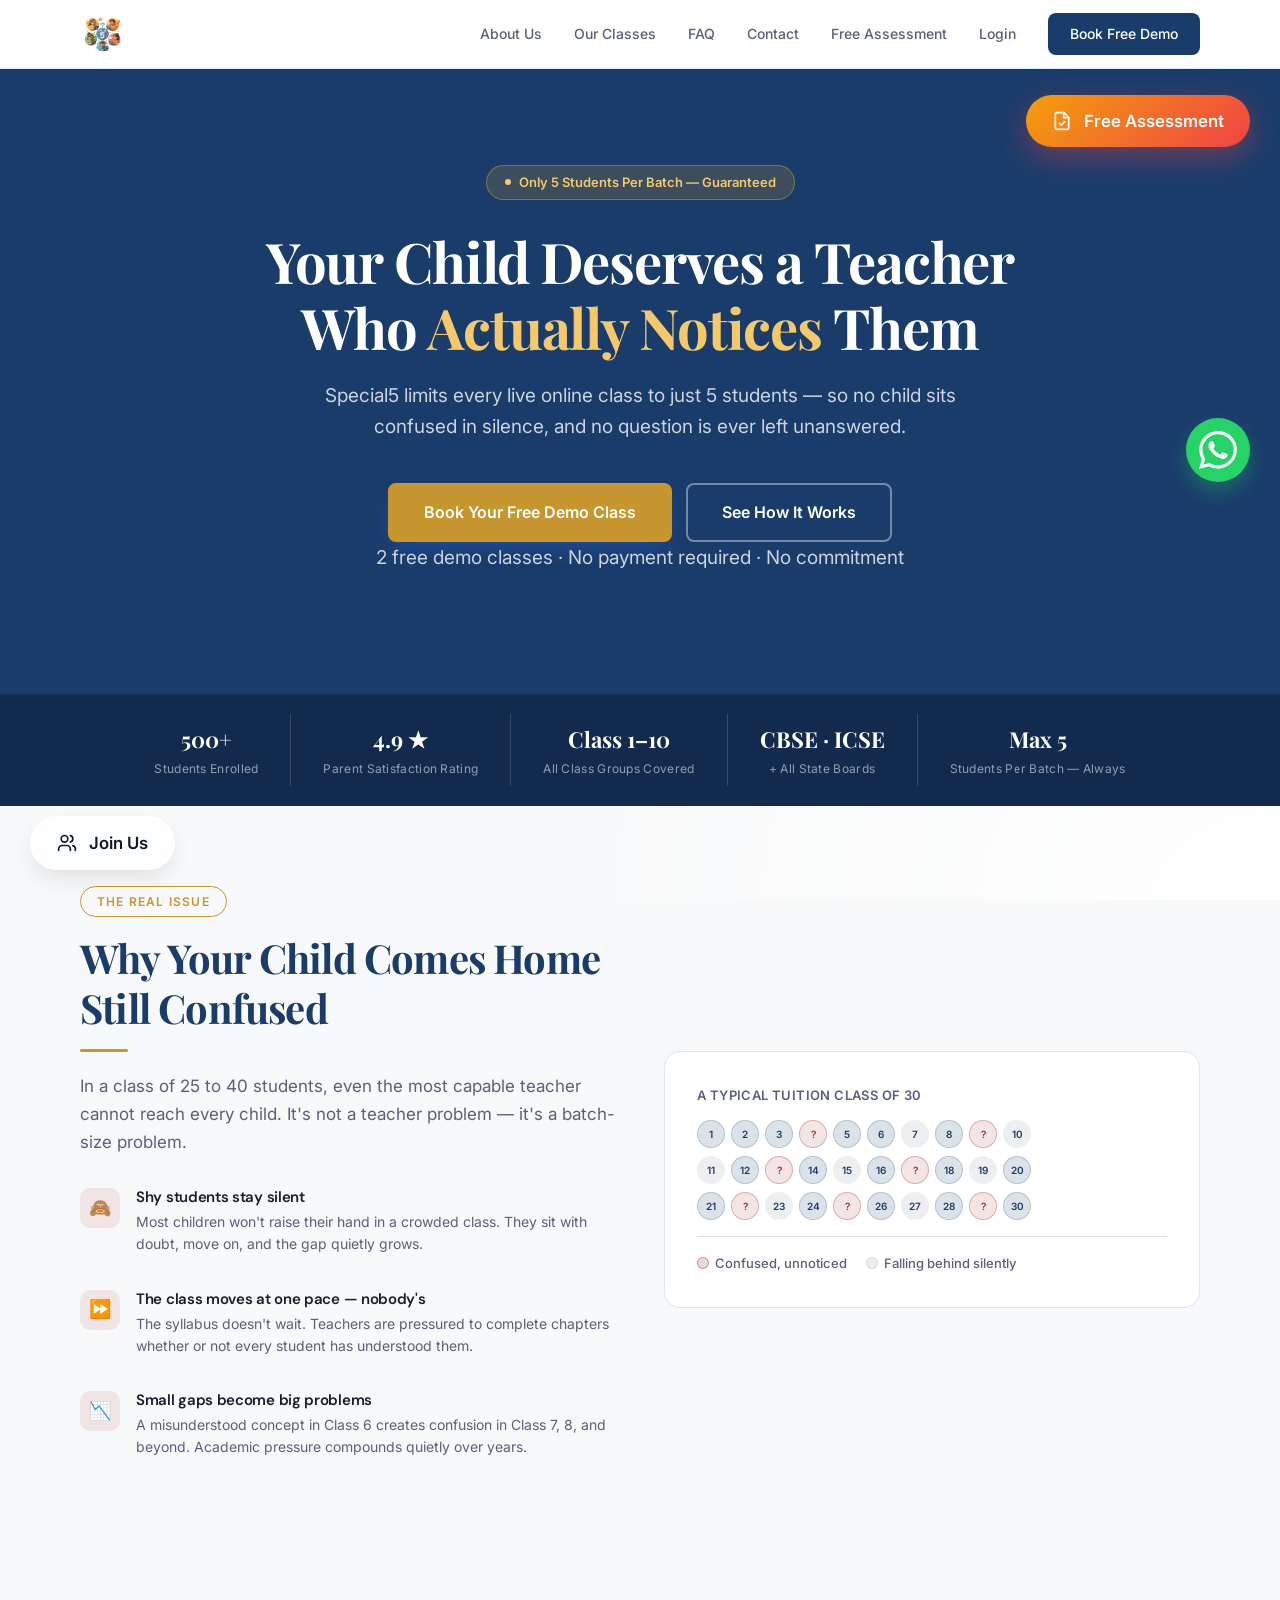
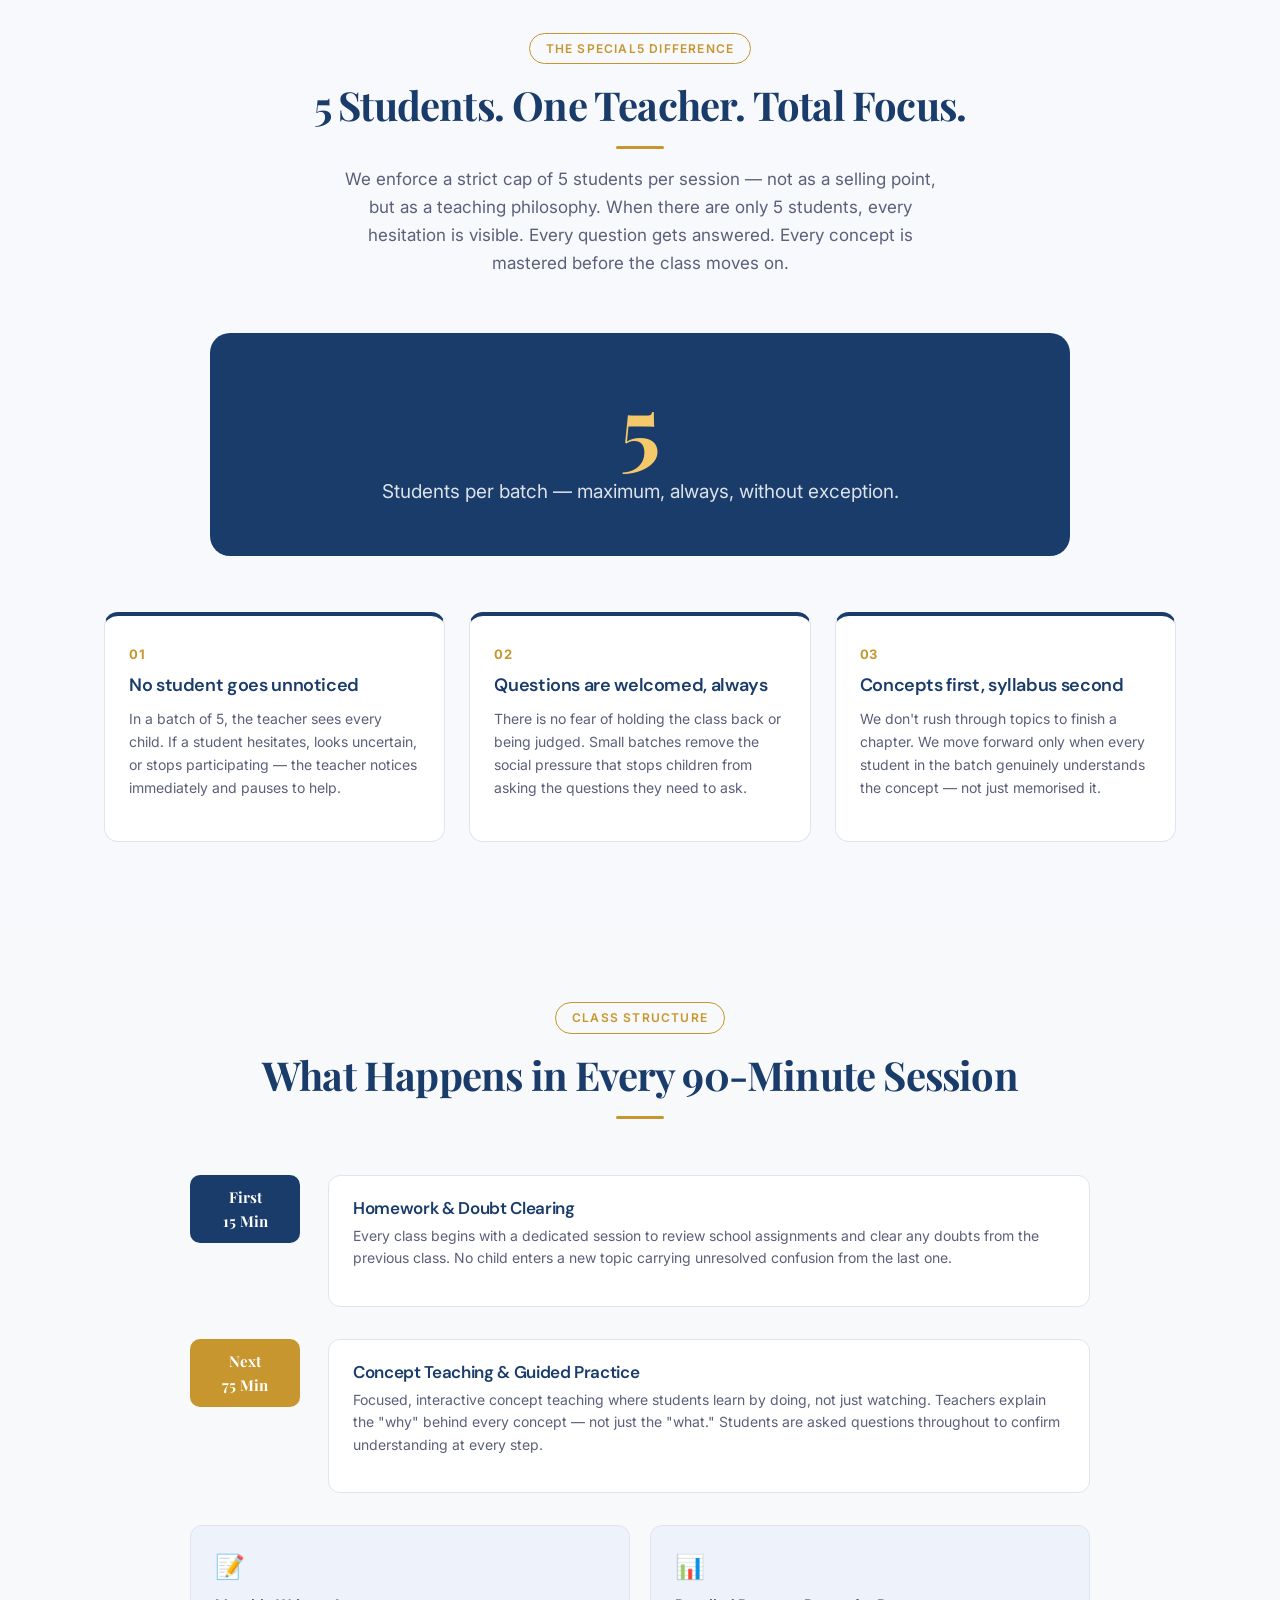
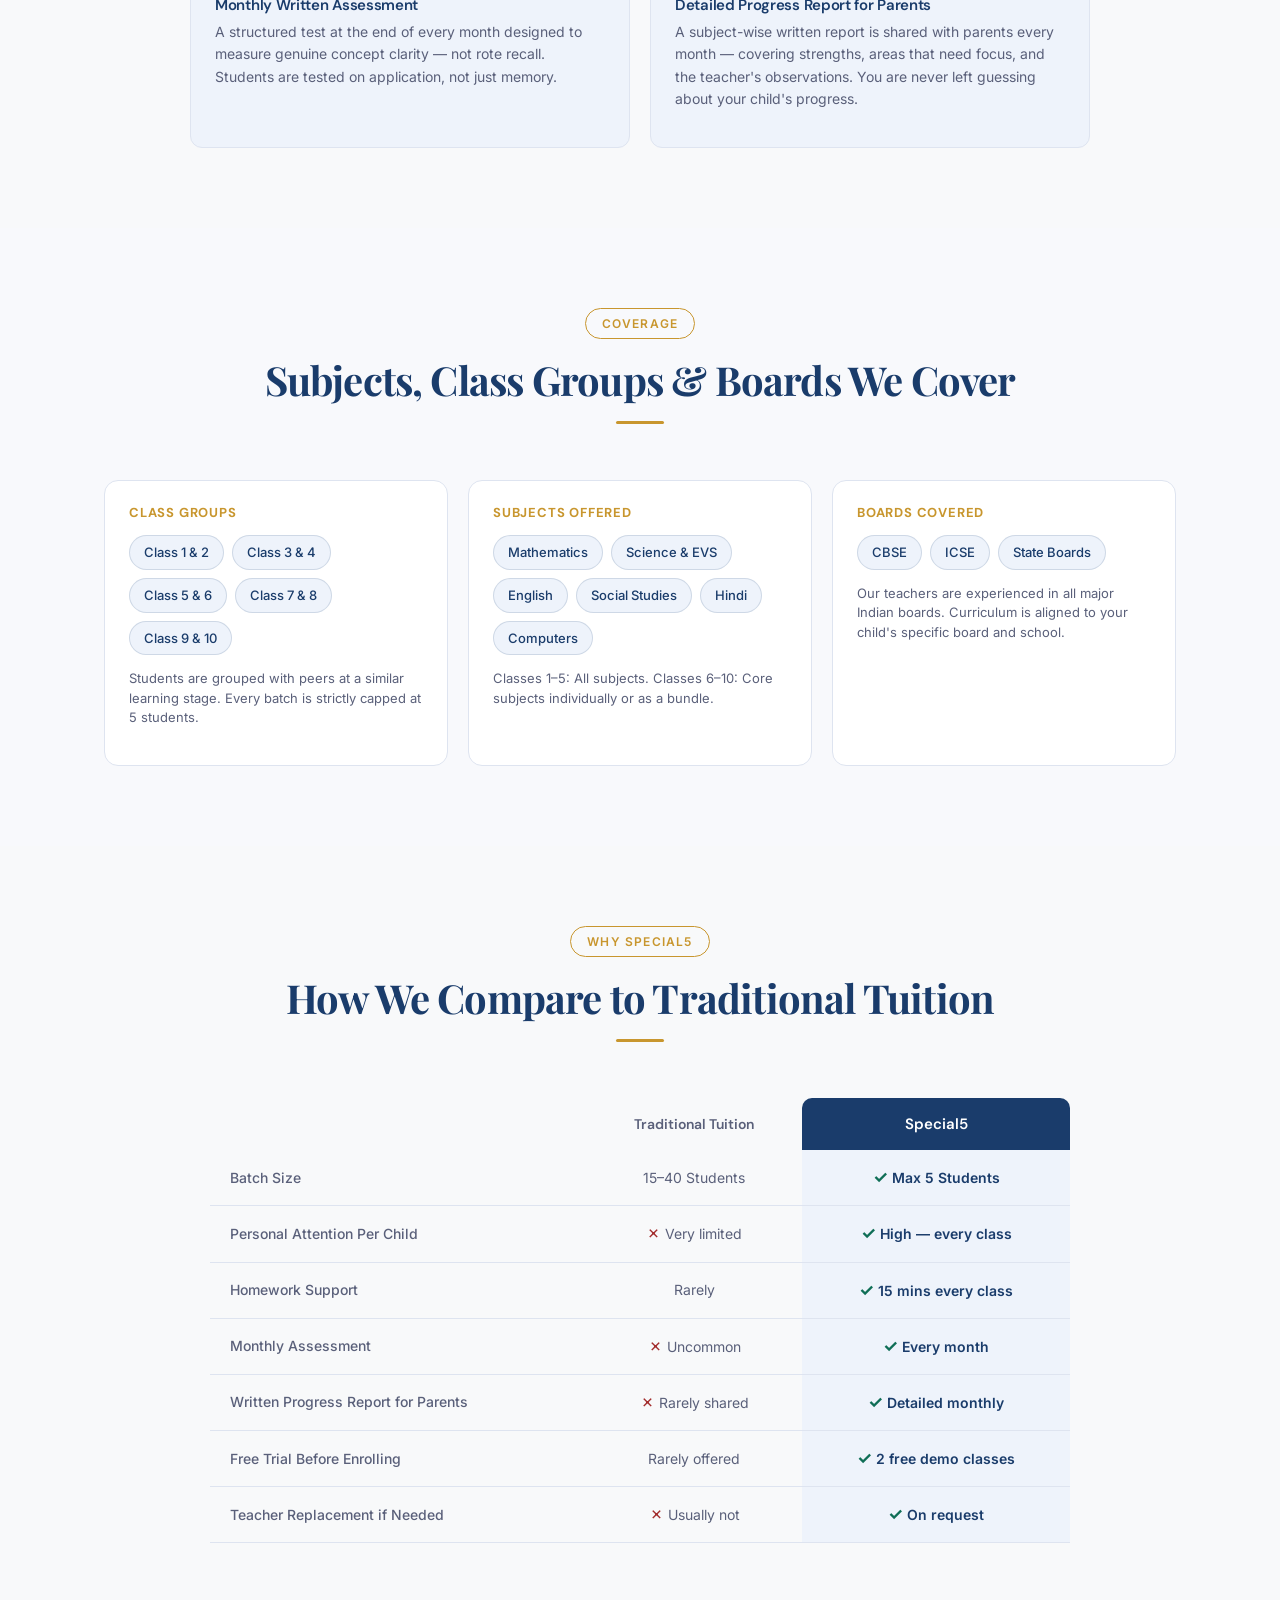
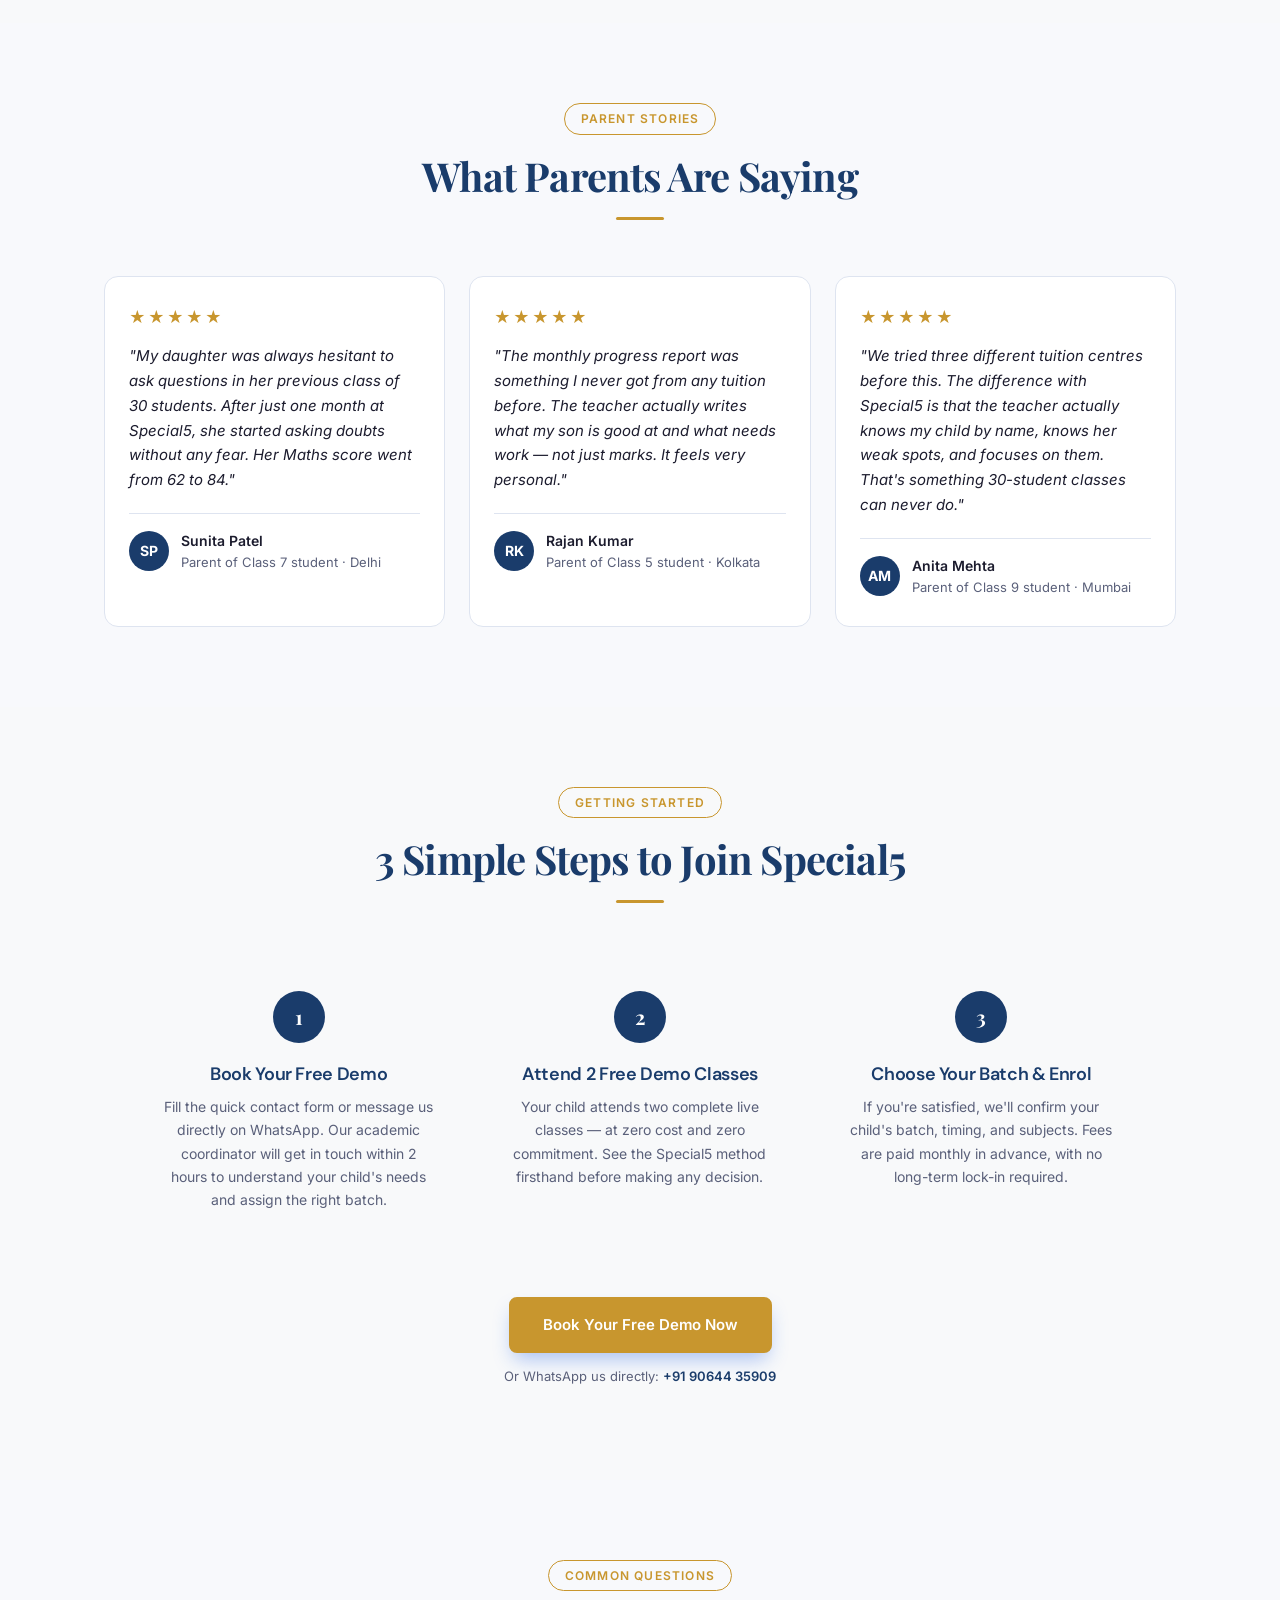
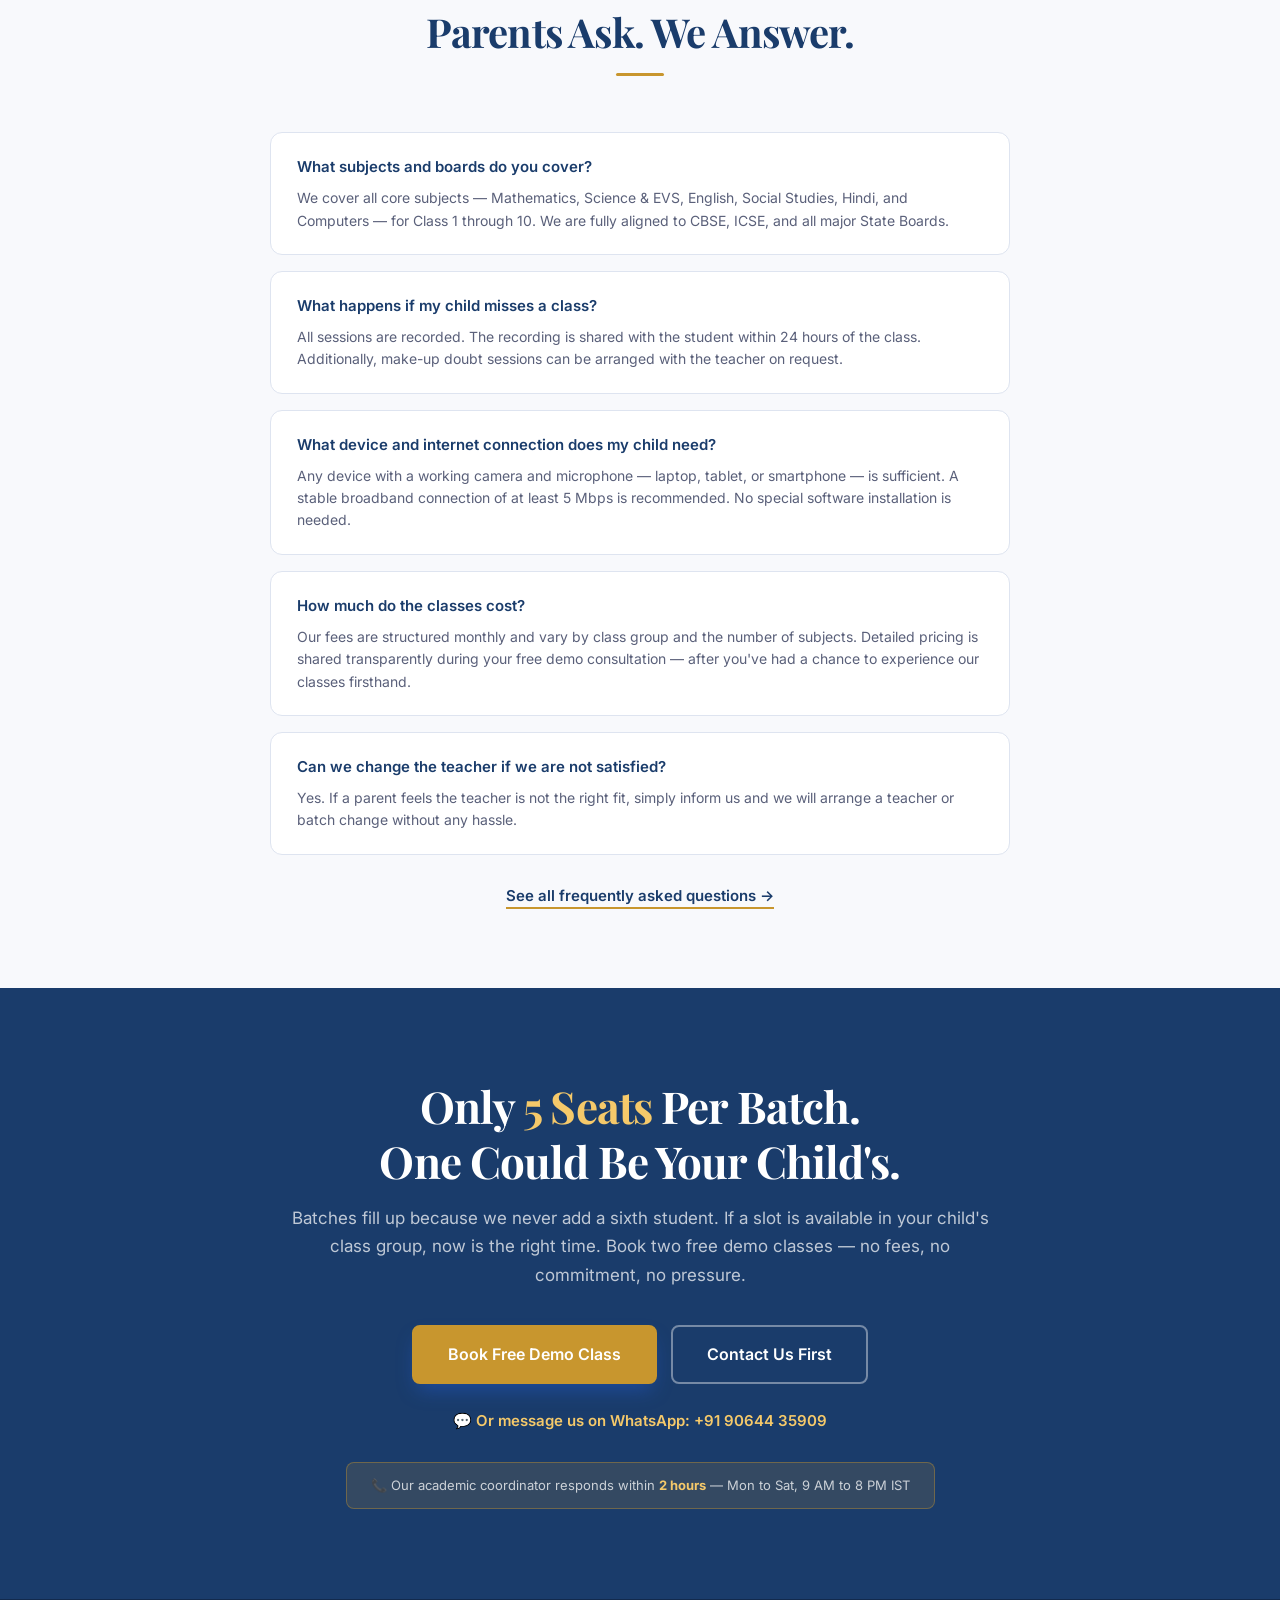
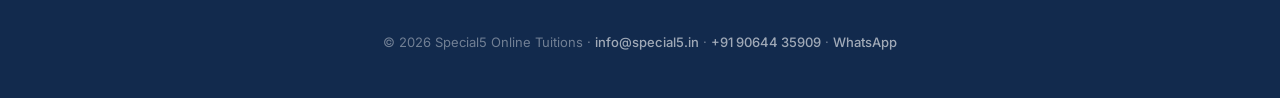
==== commit b9a11214: "Revamp homepage and update logo" ====
--- a/index.html
+++ b/index.html
@@ -1,327 +1,629 @@
 <!DOCTYPE html>
 <html lang="en">
 <head>
-  <meta charset="UTF-8">
-  <meta name="viewport" content="width=device-width, initial-scale=1.0">
-  <meta name="description" content="Top online tuition classes for Class 1-10. Special5 offers small batch tuition that guarantees personalized learning and concept clarity.">
-  <title>Special5 | Small Batch Online Tuition Classes for Class 1-10</title>
-  
-  <meta property="og:title" content="Special5 | Small Batch Online Tuition Classes for Class 1-10">
-  <meta property="og:description" content="Top online tuition classes for Class 1-10. Special5 offers small batch tuition that guarantees personalized learning and concept clarity.">
-  <meta property="og:image" content="images/Special5-logo.png">
-  <meta property="og:type" content="website">
-  <link rel="icon" type="image/png" href="images/Special5-logo.png">
-  <link rel="stylesheet" href="styles.css">
-  
-  <script type="application/ld+json">
-  {
-    "@context": "https://schema.org",
-    "@type": "EducationalOrganization",
-    "name": "Special5",
-    "url": "https://www.special5.in/",
-    "logo": "https://www.special5.in/images/Special5-logo.png",
-    "description": "Special5 offers online tuition classes for Class 1-10 in small batches of max 5 students. We focus on personalized learning and concept clarity.",
-    "sameAs": []
+<meta charset="UTF-8">
+<meta name="viewport" content="width=device-width, initial-scale=1.0">
+<title>Special5 | Small Batch Online Tuition for Class 1–10</title>
+<meta name="description" content="Top online tuition classes for Class 1-10. Special5 offers small batch tuition that guarantees personalized learning and concept clarity.">
+<meta property="og:title" content="Special5 | Small Batch Online Tuition Classes for Class 1-10">
+<meta property="og:description" content="Top online tuition classes for Class 1-10. Special5 offers small batch tuition that guarantees personalized learning and concept clarity.">
+<meta property="og:image" content="images/new-logo.png">
+<meta property="og:type" content="website">
+<link rel="icon" type="image/png" href="images/new-logo.png">
+<link href="https://fonts.googleapis.com/css2?family=Playfair+Display:wght@600;700&family=DM+Sans:wght@400;500;600&display=swap" rel="stylesheet">
+<link rel="stylesheet" href="styles.css">
+<script src="components.js" defer></script>
+<style>
+  *, *::before, *::after { box-sizing: border-box; margin: 0; padding: 0; }
+  :root {
+    --navy: #1A3C6B;
+    --navy-dark: #122A4D;
+    --navy-light: #EEF3FB;
+    --gold: #C8962E;
+    --gold-light: #FEF3E2;
+    --white: #FFFFFF;
+    --off-white: #F8F9FC;
+    --text: #1C1C2E;
+    --muted: #5A607A;
+    --border: #DEE4F0;
+    --green: #0F6E56;
+    --green-bg: #E8F5F1;
+    --red: #A32D2D;
   }
-  </script>
-  
-  <script type="application/ld+json">
-  {
-    "@context": "https://schema.org",
-    "@type": "FAQPage",
-    "mainEntity": [
-      {
-        "@type": "Question",
-        "name": "What are small batch tuition classes?",
-        "acceptedAnswer": {
-          "@type": "Answer",
-          "text": "Small batch tuition classes at Special5 ensure high engagement, with a maximum of just 5 students per batch. This allows for deep concept clarity and personalized attention."
-        }
-      },
-      {
-        "@type": "Question",
-        "name": "Do you provide online tuition classes for Class 1-10?",
-        "acceptedAnswer": {
-          "@type": "Answer",
-          "text": "Yes! We provide robust online tuition classes tailored strictly for Class 1 to 10 covering crucial core subjects including Math, Science, and English."
-        }
-      },
-      {
-        "@type": "Question",
-        "name": "How is personalized learning implemented?",
-        "acceptedAnswer": {
-          "@type": "Answer",
-          "text": "Our expert tutors monitor each student individually, adjusting the teaching pace to match their learning curve, which ensures complete mastery of subjects."
-        }
-      }
-    ]
+  html { font-family: 'DM Sans', sans-serif; font-size: 16px; color: var(--text); scroll-behavior: smooth; }
+  h1,h2,h3,h4 { font-family: 'Playfair Display', serif; line-height: 1.25; }
+  a { text-decoration: none; color: inherit; }
+  img { max-width: 100%; display: block; }
+  .container { max-width: 1120px; margin: 0 auto; padding: 0 24px; }
+
+  /* ── NAV ─────────────────────────────────── */
+  nav { background: var(--white); border-bottom: 1px solid var(--border); padding: 0 24px; position: sticky; top: 0; z-index: 100; }
+  .nav-inner { max-width: 1120px; margin: 0 auto; height: 68px; display: flex; align-items: center; justify-content: space-between; }
+  .logo { display: flex; align-items: center; }
+  .nav-links { display: flex; gap: 32px; align-items: center; }
+  .nav-links a { font-size: 14px; font-weight: 500; color: var(--muted); transition: color .2s; }
+  .nav-links a:hover { color: var(--navy); }
+  .nav-cta { background: var(--navy); color: var(--white) !important; padding: 10px 22px; border-radius: 8px; font-size: 14px; font-weight: 600; transition: background .2s; }
+  .nav-cta:hover { background: var(--navy-dark) !important; }
+
+  /* ── HERO ────────────────────────────────── */
+  .hero { background: var(--navy); padding: 96px 24px 80px; text-align: center; }
+  .hero-badge { display: inline-flex; align-items: center; gap: 8px; background: rgba(200,150,46,0.2); border: 1px solid rgba(200,150,46,0.5); border-radius: 100px; padding: 6px 18px; font-size: 13px; font-weight: 600; color: #F5C96A; margin-bottom: 28px; }
+  .hero-badge span { width: 6px; height: 6px; border-radius: 50%; background: #F5C96A; display: inline-block; }
+  .hero h1 { color: var(--white); font-size: clamp(32px, 5vw, 56px); line-height: 1.18; max-width: 820px; margin: 0 auto 20px; }
+  .hero h1 em { color: #F5C96A; font-style: normal; }
+  .hero p { color: rgba(255,255,255,0.78); font-size: clamp(16px, 2vw, 19px); max-width: 640px; margin: 0 auto 40px; line-height: 1.65; }
+  .hero-btns { display: flex; gap: 14px; justify-content: center; flex-wrap: wrap; }
+  .btn-primary { background: var(--gold); color: var(--white); padding: 15px 34px; border-radius: 8px; font-size: 16px; font-weight: 600; border: 2px solid var(--gold); transition: all .2s; cursor: pointer; display: inline-block; }
+  .btn-primary:hover { background: #b0811e; border-color: #b0811e; }
+  .btn-outline { background: transparent; color: var(--white); padding: 15px 34px; border-radius: 8px; font-size: 16px; font-weight: 600; border: 2px solid rgba(255,255,255,0.4); transition: all .2s; cursor: pointer; display: inline-block; }
+  .btn-outline:hover { border-color: rgba(255,255,255,0.8); }
+  .hero-note { margin-top: 18px; font-size: 13px; color: rgba(255,255,255,0.5); }
+
+  /* ── STATS STRIP ──────────────────────────── */
+  .stats-strip { background: var(--navy-dark); padding: 20px 24px; }
+  .stats-inner { max-width: 1120px; margin: 0 auto; display: flex; flex-wrap: wrap; justify-content: center; gap: 0; }
+  .stat-item { padding: 8px 32px; border-right: 1px solid rgba(255,255,255,0.15); text-align: center; }
+  .stat-item:last-child { border-right: none; }
+  .stat-num { font-size: 22px; font-weight: 700; color: var(--white); font-family: 'Playfair Display', serif; }
+  .stat-label { font-size: 12px; color: rgba(255,255,255,0.55); margin-top: 2px; letter-spacing: 0.3px; }
+
+  /* ── SECTION BASE ─────────────────────────── */
+  .section { padding: 80px 24px; }
+  .section-alt { background: var(--off-white); }
+  .section-navy { background: var(--navy); }
+  .section-tag { display: inline-block; font-size: 12px; font-weight: 600; letter-spacing: 1.2px; text-transform: uppercase; color: var(--gold); border: 1px solid var(--gold); border-radius: 100px; padding: 5px 16px; margin-bottom: 16px; }
+  .section-tag.white { color: #F5C96A; border-color: rgba(200,150,46,0.6); }
+  .section-title { font-size: clamp(26px, 4vw, 40px); color: var(--navy); margin-bottom: 14px; }
+  .section-title.white { color: var(--white); }
+  .section-sub { font-size: 17px; color: var(--muted); line-height: 1.65; max-width: 620px; }
+  .section-sub.white { color: rgba(255,255,255,0.72); }
+  .section-header { text-align: center; margin-bottom: 56px; }
+  .section-header .section-sub { margin: 0 auto; }
+  .divider { width: 48px; height: 3px; background: var(--gold); border-radius: 2px; margin: 16px auto 0; }
+  .divider.left { margin: 16px 0 0; }
+
+  /* ── PROBLEM SECTION ──────────────────────── */
+  .problem-grid { display: grid; grid-template-columns: 1fr 1fr; gap: 48px; align-items: center; max-width: 1120px; margin: 0 auto; }
+  .problem-visual { background: var(--white); border: 1px solid var(--border); border-radius: 16px; padding: 32px; }
+  .classroom-row { display: flex; gap: 6px; flex-wrap: wrap; margin-bottom: 8px; }
+  .student-dot { width: 28px; height: 28px; border-radius: 50%; background: rgba(26,60,107,0.15); border: 1.5px solid rgba(26,60,107,0.2); display: flex; align-items: center; justify-content: center; font-size: 10px; color: var(--navy); font-weight: 600; }
+  .student-dot.confused { background: rgba(163,45,45,0.12); border-color: rgba(163,45,45,0.3); color: var(--red); }
+  .student-dot.ignored { background: rgba(90,96,122,0.1); border-color: transparent; }
+  .classroom-label { font-size: 13px; color: var(--muted); font-weight: 500; margin-top: 16px; padding-top: 16px; border-top: 1px solid var(--border); }
+  .problem-points { display: flex; flex-direction: column; gap: 20px; }
+  .problem-point { display: flex; gap: 16px; }
+  .pp-icon { width: 40px; height: 40px; border-radius: 10px; background: rgba(163,45,45,0.1); display: flex; align-items: center; justify-content: center; flex-shrink: 0; font-size: 18px; }
+  .pp-text h4 { font-size: 15px; font-weight: 600; color: var(--text); margin-bottom: 4px; font-family: 'DM Sans', sans-serif; }
+  .pp-text p { font-size: 14px; color: var(--muted); line-height: 1.6; }
+
+  /* ── SOLUTION ─────────────────────────────── */
+  .solution-highlight { background: var(--navy); border-radius: 20px; padding: 48px; text-align: center; max-width: 860px; margin: 0 auto 56px; }
+  .big-number { font-size: 88px; font-weight: 700; color: #F5C96A; font-family: 'Playfair Display', serif; line-height: 1; }
+  .big-number-label { font-size: 19px; color: rgba(255,255,255,0.85); margin-top: 8px; }
+  .solution-cards { display: grid; grid-template-columns: repeat(3, 1fr); gap: 24px; max-width: 1120px; margin: 0 auto; }
+  .sol-card { background: var(--white); border: 1px solid var(--border); border-radius: 14px; padding: 28px 24px; border-top: 4px solid var(--navy); }
+  .sol-num { font-size: 13px; font-weight: 700; color: var(--gold); letter-spacing: 0.8px; margin-bottom: 10px; }
+  .sol-card h3 { font-size: 18px; color: var(--navy); margin-bottom: 10px; font-family: 'DM Sans', sans-serif; font-weight: 600; }
+  .sol-card p { font-size: 14px; color: var(--muted); line-height: 1.65; }
+
+  /* ── CLASS STRUCTURE ──────────────────────── */
+  .class-wrap { max-width: 900px; margin: 0 auto; }
+  .class-timeline { position: relative; }
+  .class-block { display: flex; gap: 28px; align-items: flex-start; margin-bottom: 32px; }
+  .time-badge { background: var(--navy); color: var(--white); border-radius: 10px; padding: 10px 18px; font-size: 15px; font-weight: 700; white-space: nowrap; flex-shrink: 0; min-width: 110px; text-align: center; font-family: 'Playfair Display', serif; }
+  .time-badge.gold { background: var(--gold); }
+  .class-content { background: var(--white); border: 1px solid var(--border); border-radius: 12px; padding: 22px 24px; flex: 1; }
+  .class-content h3 { font-size: 17px; font-weight: 600; color: var(--navy); margin-bottom: 6px; font-family: 'DM Sans', sans-serif; }
+  .class-content p { font-size: 14px; color: var(--muted); line-height: 1.6; }
+  .monthly-row { display: grid; grid-template-columns: 1fr 1fr; gap: 20px; margin-top: 32px; }
+  .monthly-card { background: var(--navy-light); border: 1px solid var(--border); border-radius: 12px; padding: 22px 24px; }
+  .monthly-card h4 { font-size: 15px; font-weight: 600; color: var(--navy); margin-bottom: 6px; font-family: 'DM Sans', sans-serif; }
+  .monthly-card p { font-size: 14px; color: var(--muted); line-height: 1.6; }
+  .monthly-icon { font-size: 24px; margin-bottom: 10px; }
+
+  /* ── WHAT WE COVER ────────────────────────── */
+  .covers-grid { display: grid; grid-template-columns: repeat(3, 1fr); gap: 20px; max-width: 1120px; margin: 0 auto; }
+  .cover-card { background: var(--white); border: 1px solid var(--border); border-radius: 14px; padding: 24px; }
+  .cover-card h4 { font-size: 13px; font-weight: 700; letter-spacing: 0.8px; text-transform: uppercase; color: var(--gold); margin-bottom: 14px; font-family: 'DM Sans', sans-serif; }
+  .cover-tags { display: flex; flex-wrap: wrap; gap: 8px; }
+  .tag { background: var(--navy-light); color: var(--navy); font-size: 13px; font-weight: 500; padding: 6px 14px; border-radius: 100px; border: 1px solid rgba(26,60,107,0.15); }
+
+  /* ── COMPARISON ───────────────────────────── */
+  .compare-table { width: 100%; max-width: 860px; margin: 0 auto; border-collapse: collapse; }
+  .compare-table thead th { padding: 14px 20px; font-size: 14px; font-weight: 600; font-family: 'DM Sans', sans-serif; }
+  .compare-table thead th:first-child { text-align: left; color: var(--muted); }
+  .compare-table thead th.hl { background: var(--navy); color: var(--white); border-radius: 10px 10px 0 0; }
+  .compare-table tbody td { padding: 14px 20px; font-size: 14px; border-bottom: 1px solid var(--border); color: var(--text); }
+  .compare-table tbody td:first-child { color: var(--muted); font-weight: 500; }
+  .compare-table tbody td.hl { background: var(--navy-light); font-weight: 600; color: var(--navy); text-align: center; }
+  .compare-table tbody td.center { text-align: center; color: var(--muted); }
+  .tick { color: var(--green); font-size: 17px; font-weight: 700; }
+  .cross { color: var(--red); font-size: 17px; }
+
+  /* ── TESTIMONIALS ─────────────────────────── */
+  .testi-grid { display: grid; grid-template-columns: repeat(3, 1fr); gap: 24px; max-width: 1120px; margin: 0 auto; }
+  .testi-card { background: var(--white); border: 1px solid var(--border); border-radius: 14px; padding: 28px 24px; }
+  .stars { color: var(--gold); font-size: 16px; letter-spacing: 2px; margin-bottom: 14px; }
+  .testi-quote { font-size: 15px; color: var(--text); line-height: 1.65; margin-bottom: 20px; font-style: italic; }
+  .testi-author { display: flex; align-items: center; gap: 12px; padding-top: 16px; border-top: 1px solid var(--border); }
+  .testi-avatar { width: 40px; height: 40px; border-radius: 50%; background: var(--navy); color: var(--white); display: flex; align-items: center; justify-content: center; font-size: 14px; font-weight: 700; flex-shrink: 0; }
+  .testi-name { font-size: 14px; font-weight: 600; color: var(--text); }
+  .testi-meta { font-size: 13px; color: var(--muted); }
+
+  /* ── HOW TO JOIN ──────────────────────────── */
+  .steps-grid { display: grid; grid-template-columns: repeat(3, 1fr); gap: 24px; max-width: 1000px; margin: 0 auto; position: relative; }
+  .step-card { text-align: center; padding: 32px 24px; }
+  .step-num { width: 52px; height: 52px; border-radius: 50%; background: var(--navy); color: var(--white); font-size: 20px; font-weight: 700; display: flex; align-items: center; justify-content: center; margin: 0 auto 20px; font-family: 'Playfair Display', serif; }
+  .step-card h3 { font-size: 18px; color: var(--navy); margin-bottom: 10px; font-family: 'DM Sans', sans-serif; font-weight: 600; }
+  .step-card p { font-size: 14px; color: var(--muted); line-height: 1.65; }
+
+  /* ── FAQ TEASER ───────────────────────────── */
+  .faq-list { max-width: 740px; margin: 0 auto; display: flex; flex-direction: column; gap: 16px; }
+  .faq-item { background: var(--white); border: 1px solid var(--border); border-radius: 12px; padding: 22px 26px; }
+  .faq-q { font-size: 15px; font-weight: 600; color: var(--navy); margin-bottom: 8px; }
+  .faq-a { font-size: 14px; color: var(--muted); line-height: 1.6; }
+  .faq-more { text-align: center; margin-top: 28px; }
+  .link-btn { color: var(--navy); font-size: 15px; font-weight: 600; border-bottom: 2px solid var(--gold); padding-bottom: 2px; }
+
+  /* ── FINAL CTA ────────────────────────────── */
+  .cta-section { background: var(--navy); padding: 90px 24px; text-align: center; }
+  .cta-inner { max-width: 700px; margin: 0 auto; }
+  .cta-section h2 { color: var(--white); font-size: clamp(28px, 4vw, 44px); margin-bottom: 16px; }
+  .cta-section h2 em { color: #F5C96A; font-style: normal; }
+  .cta-section p { color: rgba(255,255,255,0.72); font-size: 17px; line-height: 1.65; margin-bottom: 36px; }
+  .cta-btns { display: flex; gap: 14px; justify-content: center; flex-wrap: wrap; margin-bottom: 24px; }
+  .cta-or { color: rgba(255,255,255,0.4); font-size: 13px; margin: 0 4px; }
+  .whatsapp-link { color: #F5C96A; font-size: 15px; font-weight: 600; display: inline-flex; align-items: center; gap: 6px; }
+  .seats-note { background: rgba(200,150,46,0.15); border: 1px solid rgba(200,150,46,0.4); border-radius: 8px; padding: 12px 24px; display: inline-block; margin-top: 28px; color: rgba(255,255,255,0.75); font-size: 13px; }
+  .seats-note strong { color: #F5C96A; }
+
+  /* ── FOOTER ───────────────────────────────── */
+  footer { background: var(--navy-dark); padding: 32px 24px; text-align: center; }
+  footer p { font-size: 13px; color: rgba(255,255,255,0.4); }
+  footer a { color: rgba(255,255,255,0.6); font-weight: 500; }
+
+  @media (max-width: 768px) {
+    .problem-grid, .solution-cards, .covers-grid, .testi-grid, .steps-grid { grid-template-columns: 1fr; }
+    .monthly-row { grid-template-columns: 1fr; }
+    .stat-item { border-right: none; border-bottom: 1px solid rgba(255,255,255,0.1); width: 100%; }
+    .stat-item:last-child { border-bottom: none; }
+    .nav-links { display: none; }
   }
-  </script>
-  <script src="components.js" defer></script>
+</style>
 </head>
 <body>
-  
-  <!-- 1. Hero Section -->
-  <section class="section section-gradient" style="min-height: 100vh; display: flex; align-items: center; padding-top: 100px;">
-    <div class="container">
-      <div class="grid-2" style="align-items: center; gap: 40px;">
-        <div style="text-align: left;" class="animate-slide-right">
-          <h1 class="display-1" style="max-width: 900px; margin-bottom: 25px; overflow-wrap: break-word;">
-            Transform Grades with <br>
-            <span style="color: var(--color-accent-blue)">Small Batch Tuition</span>
-          </h1>
-          <h2 class="display-2" style="font-size: 1.5rem; font-weight: 500; color: var(--color-dark-blue); margin-bottom: 24px;">
-            Are overcrowded classrooms causing your child to fall behind? Discover premier online tuition classes for Class 1-10 that guarantee personalized learning and true concept clarity.
-          </h2>
-          
-          <p style="font-size: 1.15rem; line-height: 1.8; margin-bottom: 30px; color: var(--color-dark-grey);">
-            Every student learns differently, but traditional tuition centers force everyone into a one-size-fits-all model. At Special5, we limit our online tuition classes to a maximum of 5 students. This ensures that your child never goes unnoticed and receives the absolute focus required to build a rock-solid academic foundation.
-          </p>
-
-          <div style="display: flex; gap: 20px; flex-wrap: wrap; margin-bottom: 40px;">
-            <span style="font-weight: 600; color: var(--color-dark-blue); background: var(--glass-bg); padding: 8px 18px; border-radius: 20px; border: var(--glass-border); box-shadow: var(--shadow-sm);">✓ Max 5 Students</span>
-            <span style="font-weight: 600; color: var(--color-dark-blue); background: var(--glass-bg); padding: 8px 18px; border-radius: 20px; border: var(--glass-border); box-shadow: var(--shadow-sm);">✓ Personalized Learning</span>
-            <span style="font-weight: 600; color: var(--color-dark-blue); background: var(--glass-bg); padding: 8px 18px; border-radius: 20px; border: var(--glass-border); box-shadow: var(--shadow-sm);">✓ Deep Concept Clarity</span>
-          </div>
-          
-          <div style="display: flex; gap: 20px; flex-wrap: wrap;">
-            <button class="btn btn-primary" onclick="window.location.href='contact.html'">Book Free Demo</button>
-            <button class="btn btn-secondary" onclick="window.location.href='assessment.html'">Start Free Assessment</button>
-          </div>
-        </div>
-        <div style="text-align: center; position: relative;" class="animate-slide-left">
-          <!-- Decorative circle background -->
-          <div style="position: absolute; top: 50%; left: 50%; transform: translate(-50%, -50%); width: 80%; padding-bottom: 80%; background: linear-gradient(135deg, var(--color-light-blue), transparent); border-radius: 50%; z-index: 1;"></div>
-          <!-- Hero Images -->
-          <img src="images/hero.png" alt="Student engaging in online tuition classes through a laptop" style="position: relative; z-index: 2; max-width: 100%; border-radius: var(--border-radius-xl); box-shadow: var(--shadow-lg); border: 8px solid white;">
-        </div>
-      </div>
-    </div>
-  </section>
-
-  <!-- 2. Why Special5 Works Better -->
-  <section class="section section-light">
-    <div class="container">
-      <div style="text-align: center; margin-bottom: 60px;" class="animate-fade-up">
-        <h2 class="display-2" style="margin-bottom: 30px;">Why Special5 Works Better</h2>
-        <p style="font-size: 1.25rem; max-width: 900px; margin: 0 auto; color: var(--color-dark-grey);">
-          We don't just teach; we mentor. Our specialized online tuition classes for Class 1-10 are uniquely structured to combat academic anxiety and replace it with extreme confidence and profound curiosity.
-        </p>
-      </div>
-
-      <div class="grid-3 animate-fade-up delay-100">
-        <!-- Benefit 1 -->
-        <div class="card" style="text-align: center;">
-          <div class="card-icon">🎯</div>
-          <h3>Absolute Attention</h3>
-          <p style="color: var(--color-dark-grey); line-height: 1.7;">
-            In our small batch tuition, an expert tutor interacts vigorously with every child. Nobody hides in the back. This persistent engagement ensures that mistakes are caught immediately and learning gaps are bridged on the spot.
-          </p>
-        </div>
-        <!-- Benefit 2 -->
-        <div class="card" style="text-align: center;">
-          <div class="card-icon">🧠</div>
-          <h3>Concept Clarity</h3>
-          <p style="color: var(--color-dark-grey); line-height: 1.7;">
-            Rote memorization fails in the long run. Our teaching deeply emphasizes concept clarity over mere syllabus completion. We ensure that your child intuitively understands the 'why' and 'how' behind everything they study.
-          </p>
-        </div>
-        <!-- Benefit 3 -->
-        <div class="card" style="text-align: center;">
-          <div class="card-icon">📈</div>
-          <h3>Performance Tracking</h3>
-          <p style="color: var(--color-dark-grey); line-height: 1.7;">
-            Personalized learning requires constant measurement. We deploy rigorous performance tracking through monthly assessments, ensuring parents are always looped into their child's academic victories and areas of improvement.
-          </p>
-        </div>
-      </div>
-      
-      <!-- Visuals representing 'Why Us' -->
-      <div class="grid-2" style="margin-top: 80px; gap: 40px; align-items: center;">
-        <div class="animate-zoom-in">
-          <img src="images/courses.png" loading="lazy" alt="Small group discussion during personalized learning session for class 5" style="max-width: 100%; border-radius: var(--border-radius-xl); box-shadow: var(--shadow-md);">
-        </div>
-        <div class="animate-slide-left delay-100">
-          <h3 style="font-size: 2.2rem; margin-bottom: 20px; color: var(--color-dark-blue);">Real-Time Academic Interactions</h3>
-          <p style="font-size: 1.15rem; line-height: 1.8; color: var(--color-dark-grey); margin-bottom: 25px;">
-            The core strength of our methodology lies in interactive discussion. When a student asks a question during our online tuition classes for Class 1-10, it triggers a collaborative thought process. By explaining concepts to the child in real-time, our teachers dismantle confusion layer by layer.
-          </p>
-          <button class="btn btn-primary" onclick="window.location.href='contact.html'">Book Free Demo</button>
-        </div>
-      </div>
-    </div>
-  </section>
-
-  <!-- 3. Problem with Traditional Tuition -->
-  <section class="section section-soft">
-    <div class="container animate-fade-up">
-      <div class="grid-2" style="align-items: center; gap: 60px;">
-        <div style="order: 2;" class="animate-slide-left">
-          <h2 class="display-2" style="margin-bottom: 25px; color: var(--color-dark-blue);">The Problem with Traditional Tuition</h2>
-          <h3 style="font-size: 1.4rem; color: #ef4444; margin-bottom: 20px; font-family: var(--font-family-primary);">The "Crowded Room" Crisis</h3>
-          <p style="font-size: 1.15rem; line-height: 1.8; color: var(--color-dark-grey); margin-bottom: 20px;">
-            Have you ever noticed your child returning from a tuition center just as confused as when they left? 
-            Traditional tuition centers frequently cram 20 to 40 students into a single session. In this overcrowded classroom environment, personalized learning is practically impossible.
-          </p>
-          <p style="font-size: 1.15rem; line-height: 1.8; color: var(--color-dark-grey); margin-bottom: 20px;">
-            Teachers are pressured to rush through the syllabus. Shy students are overwhelmingly terrified to raise their hands, terrified of holding the class back. The tragic result is a devastating lack of concept clarity that severely harms performance in higher grades. It's an industrialized system that treats academic growth as a numbers game.
-          </p>
-        </div>
-        <div style="text-align: center; order: 1;" class="animate-slide-right delay-100">
-          <div style="position: relative;">
-            <img src="images/infographic.png" loading="lazy" alt="Visual contrast showing the ineffectiveness of an overcrowded classroom vs small batch tuition" style="max-width: 100%; border-radius: var(--border-radius-xl); box-shadow: var(--shadow-lg);">
-            <div style="position: absolute; top: -15px; right: -15px; background: #ef4444; color: white; padding: 15px 25px; border-radius: 30px; font-weight: bold; box-shadow: var(--shadow-md);">Problem</div>
-          </div>
-        </div>
-      </div>
-    </div>
-  </section>
-
-  <!-- 4. Our Solution (Small Batch Learning) -->
-  <section class="section section-light">
-    <div class="container animate-fade-up">
-      <div class="grid-2" style="align-items: center; gap: 60px;">
-        <div class="animate-slide-right">
-          <h2 class="display-2" style="margin-bottom: 25px;">Our Solution: True Small Batch Learning</h2>
-          <h3 style="font-size: 1.4rem; color: var(--color-accent-blue); margin-bottom: 20px; font-family: var(--font-family-primary);">Personalized Focus at Scale</h3>
-          
-          <p style="font-size: 1.15rem; line-height: 1.8; color: var(--color-dark-grey); margin-bottom: 20px;">
-            Special5 radically disrupts this broken system. By enforcing a strict cap of maximum 5 students per session, our online tuition classes for Class 1-10 deliver unprecedented one-on-one attention while maintaining the competitive spirit of a peer group.
-          </p>
-          <p style="font-size: 1.15rem; line-height: 1.8; color: var(--color-dark-grey); margin-bottom: 30px;">
-            During our interactive online sessions, the teacher acts as a personal mentor to each attendee. We track the micro-expressions of our students—if a child hesitates or looks confused, the teacher steps in to revisit the topic. This unparalleled focus on concept clarity guarantees that the student completely masters the fundamentals. Small batch tuition isn't just a gimmick; it is an optimized environment for high-velocity intellectual growth.
-          </p>
-          
-          <ul style="list-style: none; padding: 0; display: flex; flex-direction: column; gap: 15px; margin-bottom: 30px;">
-            <li style="display: flex; align-items: flex-start; gap: 12px;">
-              <span style="color: var(--color-accent-blue); font-weight: bold; font-size: 1.2rem;">→</span>
-              <span style="font-size: 1.1rem; color: var(--color-dark-grey);"><strong>Zero hesitation:</strong> A safe space to ask hundreds of questions.</span>
-            </li>
-            <li style="display: flex; align-items: flex-start; gap: 12px;">
-              <span style="color: var(--color-accent-blue); font-weight: bold; font-size: 1.2rem;">→</span>
-              <span style="font-size: 1.1rem; color: var(--color-dark-grey);"><strong>Paced appropriately:</strong> The class speed matches the students, not just the textbook.</span>
-            </li>
-            <li style="display: flex; align-items: flex-start; gap: 12px;">
-              <span style="color: var(--color-accent-blue); font-weight: bold; font-size: 1.2rem;">→</span>
-              <span style="font-size: 1.1rem; color: var(--color-dark-grey);"><strong>Peer motivation:</strong> The small group keeps competition healthy and engaging.</span>
-            </li>
-          </ul>
-        </div>
-        <div style="text-align: center;" class="animate-zoom-in delay-200">
-           <div style="background: linear-gradient(135deg, rgba(240,248,255,0.8) 0%, transparent 100%); border-radius: var(--border-radius-xl); padding: 25px; position: relative;">
-            <img src="images/online_student.png" loading="lazy" alt="One-on-one attention visual during an interactive online session for customized learning" style="max-width: 100%; border-radius: var(--border-radius-lg); box-shadow: var(--shadow-sm);">
-             <div style="position: absolute; bottom: 0px; left: -20px; background: var(--color-accent-blue); color: white; padding: 15px 25px; border-radius: 30px; font-weight: bold; box-shadow: var(--shadow-md);">Solution</div>
-           </div>
-        </div>
-      </div>
-    </div>
-  </section>
-
-  <!-- 5. Who Should Join -->
-  <section class="section section-soft text-center">
-    <div class="container animate-fade-up">
-      <h2 class="display-2" style="margin-bottom: 30px;">Who Should Join Special5?</h2>
-      <p style="font-size: 1.25rem; max-width: 800px; margin: 0 auto 50px auto; color: var(--color-dark-grey);">
-        Our platform is meticulously crafted to support diverse learning curves across primary and middle school.
-      </p>
-
-      <div class="grid-3" style="margin-bottom: 50px; text-align: left;">
-        <div class="card animate-fade-up delay-100" style="border-top: 4px solid var(--color-accent-blue);">
-          <h3 style="font-size: 1.6rem; margin-bottom: 15px;">Primary Students (Class 1-5)</h3>
-          <p style="color: var(--color-dark-grey); line-height: 1.6; margin-bottom: 20px;">
-            Early education requires immense patience. Our personalized learning approach helps young minds build strong reading, basic arithmetic, and analytical skills in a joyful, stress-free setting.
-          </p>
-        </div>
-        <div class="card animate-fade-up delay-200" style="border-top: 4px solid var(--color-dark-blue);">
-          <h3 style="font-size: 1.6rem; margin-bottom: 15px;">Middle School (Class 6-8)</h3>
-          <p style="color: var(--color-dark-grey); line-height: 1.6; margin-bottom: 20px;">
-            The transition to serious academics begins here. We provide rigorous, concept-driven online tuition classes that emphasize abstract mathematics and core science principles.
-          </p>
-        </div>
-        <div class="card animate-fade-up delay-300" style="border-top: 4px solid var(--color-accent-blue);">
-          <h3 style="font-size: 1.6rem; margin-bottom: 15px;">High School (Class 9-10)</h3>
-          <p style="color: var(--color-dark-grey); line-height: 1.6; margin-bottom: 20px;">
-            Board exams require strategic preparation. Our supreme focus on concept clarity ensures students effortlessly tackle complex problems, boosting confidence significantly ahead of crucial exams.
-          </p>
-        </div>
-      </div>
-      
-      <div style="display: flex; justify-content: center; gap: 20px;" class="animate-zoom-in delay-400">
-        <button class="btn btn-primary" onclick="window.location.href='assessment.html'">Start Free Assessment</button>
-      </div>
-    </div>
-  </section>
-
-  <!-- 6. FAQ Section -->
-  <section class="section section-light">
-    <div class="container animate-fade-up">
-      <h2 class="display-2 text-center" style="margin-bottom: 50px;">Frequently Asked Questions</h2>
-      <div class="faq-accordion" style="max-width: 800px; margin: 0 auto;">
-        
-        <div class="accordion-item active animate-fade-up delay-100">
-          <div class="accordion-header">
-            What are small batch tuition classes?
-            <svg xmlns="http://www.w3.org/2000/svg" width="24" height="24" viewBox="0 0 24 24" fill="none" stroke="currentColor" stroke-width="2" stroke-linecap="round" stroke-linejoin="round"><polyline points="6 9 12 15 18 9"></polyline></svg>
-          </div>
-          <div class="accordion-content">
-            <p style="font-size: 1.1rem; color: var(--color-dark-grey); line-height: 1.6; margin-top: 20px;">
-              Small batch tuition classes at Special5 ensure high engagement, with a maximum of just 5 students per batch. This allows for deep concept clarity and personalized attention, bridging the gaps left by crowded environments.
-            </p>
-          </div>
-        </div>
-
-        <div class="accordion-item animate-fade-up delay-200">
-          <div class="accordion-header">
-            Do you provide online tuition classes for Class 1-10?
-            <svg xmlns="http://www.w3.org/2000/svg" width="24" height="24" viewBox="0 0 24 24" fill="none" stroke="currentColor" stroke-width="2" stroke-linecap="round" stroke-linejoin="round"><polyline points="6 9 12 15 18 9"></polyline></svg>
-          </div>
-          <div class="accordion-content">
-            <p style="font-size: 1.1rem; color: var(--color-dark-grey); line-height: 1.6; margin-top: 20px;">
-              Yes! We provide robust online tuition classes tailored strictly for Class 1 to 10 covering crucial core subjects. We match students with expert tutors based on their grade level and specific academic requirements.
-            </p>
-          </div>
-        </div>
-
-        <div class="accordion-item animate-fade-up delay-300">
-          <div class="accordion-header">
-            How is personalized learning implemented?
-            <svg xmlns="http://www.w3.org/2000/svg" width="24" height="24" viewBox="0 0 24 24" fill="none" stroke="currentColor" stroke-width="2" stroke-linecap="round" stroke-linejoin="round"><polyline points="6 9 12 15 18 9"></polyline></svg>
-          </div>
-          <div class="accordion-content">
-            <p style="font-size: 1.1rem; color: var(--color-dark-grey); line-height: 1.6; margin-top: 20px;">
-              Our expert tutors monitor each student individually, adjusting the teaching pace to match their learning curve. By maintaining constant interaction and answering specific doubts, we ensure complete mastery of subjects.
-            </p>
-          </div>
-        </div>
-        
-      </div>
-    </div>
-  </section>
-
-  <!-- 7. CTA Section -->
-  <section class="section section-gradient">
-    <div class="container text-center animate-zoom-in" style="padding: 60px 0;">
-      <h2 class="display-2" style="margin-bottom: 25px;">Ready to Experience the Difference?</h2>
-      <p style="font-size: 1.25rem; color: var(--color-dark-blue); margin-bottom: 40px; max-width: 600px; margin-left: auto; margin-right: auto;">
-        Give your child the undivided attention they deserve. Unlock their full academic potential securely and confidently.
-      </p>
-      <button class="btn btn-primary" onclick="window.location.href='contact.html'">Enroll Now</button>
-    </div>
-  </section>
-
-  <script>
-    document.addEventListener('DOMContentLoaded', () => {
-      // Small script to handle the FAQ accordion clicks natively
-      document.querySelectorAll('.accordion-header').forEach(header => {
-        header.addEventListener('click', () => {
-          const item = header.parentElement;
-          const isActive = item.classList.contains('active');
-          document.querySelectorAll('.accordion-item').forEach(i => i.classList.remove('active'));
-          if (!isActive) item.classList.add('active');
-        });
-      });
-    });
-  </script>
+
+<!-- ══ NAV ══════════════════════════════════════════════════════════════════ -->
+<nav>
+  <div class="nav-inner">
+    <a href="index.html" class="logo">
+      <img src="images/new-logo.png" alt="Special5 Logo" style="height: 44px; vertical-align: middle;">
+    </a>
+    <div class="nav-links">
+      <a href="about.html">About Us</a>
+      <a href="online-classes.html">Our Classes</a>
+      <a href="faq.html">FAQ</a>
+      <a href="contact.html">Contact</a>
+      <a href="assessment.html">Free Assessment</a>
+      <a href="https://crm.special5.in/login" target="_blank">Login</a>
+      <a href="contact.html" class="nav-cta">Book Free Demo</a>
+    </div>
+  </div>
+</nav>
+
+<!-- ══ HERO ══════════════════════════════════════════════════════════════════ -->
+<section class="hero">
+  <div class="hero-badge"><span></span> Only 5 Students Per Batch — Guaranteed</div>
+  <h1>Your Child Deserves a Teacher Who <em>Actually Notices</em> Them</h1>
+  <p>Special5 limits every live online class to just 5 students — so no child sits confused in silence, and no question is ever left unanswered.</p>
+  <div class="hero-btns">
+    <a href="contact.html" class="btn-primary">Book Your Free Demo Class</a>
+    <a href="#how" class="btn-outline">See How It Works</a>
+  </div>
+  <p class="hero-note">2 free demo classes · No payment required · No commitment</p>
+</section>
+
+<!-- ══ STATS STRIP ════════════════════════════════════════════════════════════ -->
+<div class="stats-strip">
+  <div class="stats-inner">
+    <div class="stat-item">
+      <div class="stat-num">500+</div>
+      <div class="stat-label">Students Enrolled</div>
+    </div>
+    <div class="stat-item">
+      <div class="stat-num">4.9 ★</div>
+      <div class="stat-label">Parent Satisfaction Rating</div>
+    </div>
+    <div class="stat-item">
+      <div class="stat-num">Class 1–10</div>
+      <div class="stat-label">All Class Groups Covered</div>
+    </div>
+    <div class="stat-item">
+      <div class="stat-num">CBSE · ICSE</div>
+      <div class="stat-label">+ All State Boards</div>
+    </div>
+    <div class="stat-item">
+      <div class="stat-num">Max 5</div>
+      <div class="stat-label">Students Per Batch — Always</div>
+    </div>
+  </div>
+</div>
+
+<!-- ══ THE PROBLEM ════════════════════════════════════════════════════════════ -->
+<section class="section">
+  <div class="problem-grid">
+    <div>
+      <div class="section-tag">The Real Issue</div>
+      <h2 class="section-title">Why Your Child Comes Home Still Confused</h2>
+      <div class="divider left"></div>
+      <p class="section-sub" style="margin-top: 20px; margin-bottom: 32px;">In a class of 25 to 40 students, even the most capable teacher cannot reach every child. It's not a teacher problem — it's a batch-size problem.</p>
+      <div class="problem-points">
+        <div class="problem-point">
+          <div class="pp-icon">🙈</div>
+          <div class="pp-text">
+            <h4>Shy students stay silent</h4>
+            <p>Most children won't raise their hand in a crowded class. They sit with doubt, move on, and the gap quietly grows.</p>
+          </div>
+        </div>
+        <div class="problem-point">
+          <div class="pp-icon">⏩</div>
+          <div class="pp-text">
+            <h4>The class moves at one pace — nobody's</h4>
+            <p>The syllabus doesn't wait. Teachers are pressured to complete chapters whether or not every student has understood them.</p>
+          </div>
+        </div>
+        <div class="problem-point">
+          <div class="pp-icon">📉</div>
+          <div class="pp-text">
+            <h4>Small gaps become big problems</h4>
+            <p>A misunderstood concept in Class 6 creates confusion in Class 7, 8, and beyond. Academic pressure compounds quietly over years.</p>
+          </div>
+        </div>
+      </div>
+    </div>
+    <div class="problem-visual">
+      <p style="font-size: 13px; font-weight: 600; color: var(--muted); margin-bottom: 14px; letter-spacing: 0.4px;">A TYPICAL TUITION CLASS OF 30</p>
+      <div class="classroom-row">
+        <div class="student-dot">1</div><div class="student-dot">2</div><div class="student-dot">3</div>
+        <div class="student-dot confused" title="Confused">?</div><div class="student-dot">5</div>
+        <div class="student-dot">6</div><div class="student-dot ignored">7</div><div class="student-dot">8</div>
+        <div class="student-dot confused" title="Confused">?</div><div class="student-dot ignored">10</div>
+      </div>
+      <div class="classroom-row">
+        <div class="student-dot ignored">11</div><div class="student-dot">12</div>
+        <div class="student-dot confused" title="Confused">?</div><div class="student-dot">14</div>
+        <div class="student-dot ignored">15</div><div class="student-dot">16</div>
+        <div class="student-dot confused" title="Confused">?</div><div class="student-dot">18</div>
+        <div class="student-dot ignored">19</div><div class="student-dot">20</div>
+      </div>
+      <div class="classroom-row">
+        <div class="student-dot">21</div><div class="student-dot confused" title="Confused">?</div>
+        <div class="student-dot ignored">23</div><div class="student-dot">24</div>
+        <div class="student-dot confused" title="Confused">?</div><div class="student-dot">26</div>
+        <div class="student-dot ignored">27</div><div class="student-dot">28</div>
+        <div class="student-dot confused" title="Confused">?</div><div class="student-dot">30</div>
+      </div>
+      <div class="classroom-label">
+        <span style="display:inline-flex; align-items:center; gap:6px; margin-right:16px;"><span style="width:12px;height:12px;border-radius:50%;background:rgba(163,45,45,0.2);border:1.5px solid rgba(163,45,45,0.4);display:inline-block;"></span> Confused, unnoticed</span>
+        <span style="display:inline-flex; align-items:center; gap:6px;"><span style="width:12px;height:12px;border-radius:50%;background:rgba(90,96,122,0.1);border:1.5px solid rgba(90,96,122,0.15);display:inline-block;"></span> Falling behind silently</span>
+      </div>
+    </div>
+  </div>
+</section>
+
+<!-- ══ THE SOLUTION ═══════════════════════════════════════════════════════════ -->
+<section class="section section-alt">
+  <div class="container">
+    <div class="section-header">
+      <div class="section-tag">The Special5 Difference</div>
+      <h2 class="section-title">5 Students. One Teacher. Total Focus.</h2>
+      <div class="divider"></div>
+      <p class="section-sub" style="margin-top: 16px;">We enforce a strict cap of 5 students per session — not as a selling point, but as a teaching philosophy. When there are only 5 students, every hesitation is visible. Every question gets answered. Every concept is mastered before the class moves on.</p>
+    </div>
+    <div class="solution-highlight">
+      <div class="big-number">5</div>
+      <div class="big-number-label">Students per batch — maximum, always, without exception.</div>
+    </div>
+    <div class="solution-cards">
+      <div class="sol-card">
+        <div class="sol-num">01</div>
+        <h3>No student goes unnoticed</h3>
+        <p>In a batch of 5, the teacher sees every child. If a student hesitates, looks uncertain, or stops participating — the teacher notices immediately and pauses to help.</p>
+      </div>
+      <div class="sol-card">
+        <div class="sol-num">02</div>
+        <h3>Questions are welcomed, always</h3>
+        <p>There is no fear of holding the class back or being judged. Small batches remove the social pressure that stops children from asking the questions they need to ask.</p>
+      </div>
+      <div class="sol-card">
+        <div class="sol-num">03</div>
+        <h3>Concepts first, syllabus second</h3>
+        <p>We don't rush through topics to finish a chapter. We move forward only when every student in the batch genuinely understands the concept — not just memorised it.</p>
+      </div>
+    </div>
+  </div>
+</section>
+
+<!-- ══ HOW CLASSES WORK ═══════════════════════════════════════════════════════ -->
+<section class="section" id="how">
+  <div class="container">
+    <div class="section-header">
+      <div class="section-tag">Class Structure</div>
+      <h2 class="section-title">What Happens in Every 90-Minute Session</h2>
+      <div class="divider"></div>
+    </div>
+    <div class="class-wrap">
+      <div class="class-timeline">
+        <div class="class-block">
+          <div class="time-badge">First<br>15 Min</div>
+          <div class="class-content">
+            <h3>Homework & Doubt Clearing</h3>
+            <p>Every class begins with a dedicated session to review school assignments and clear any doubts from the previous class. No child enters a new topic carrying unresolved confusion from the last one.</p>
+          </div>
+        </div>
+        <div class="class-block">
+          <div class="time-badge gold">Next<br>75 Min</div>
+          <div class="class-content">
+            <h3>Concept Teaching & Guided Practice</h3>
+            <p>Focused, interactive concept teaching where students learn by doing, not just watching. Teachers explain the "why" behind every concept — not just the "what." Students are asked questions throughout to confirm understanding at every step.</p>
+          </div>
+        </div>
+      </div>
+      <div class="monthly-row">
+        <div class="monthly-card">
+          <div class="monthly-icon">📝</div>
+          <h4>Monthly Written Assessment</h4>
+          <p>A structured test at the end of every month designed to measure genuine concept clarity — not rote recall. Students are tested on application, not just memory.</p>
+        </div>
+        <div class="monthly-card">
+          <div class="monthly-icon">📊</div>
+          <h4>Detailed Progress Report for Parents</h4>
+          <p>A subject-wise written report is shared with parents every month — covering strengths, areas that need focus, and the teacher's observations. You are never left guessing about your child's progress.</p>
+        </div>
+      </div>
+    </div>
+  </div>
+</section>
+
+<!-- ══ WHAT WE COVER ══════════════════════════════════════════════════════════ -->
+<section class="section section-alt">
+  <div class="container">
+    <div class="section-header">
+      <div class="section-tag">Coverage</div>
+      <h2 class="section-title">Subjects, Class Groups & Boards We Cover</h2>
+      <div class="divider"></div>
+    </div>
+    <div class="covers-grid">
+      <div class="cover-card">
+        <h4>Class Groups</h4>
+        <div class="cover-tags">
+          <span class="tag">Class 1 & 2</span>
+          <span class="tag">Class 3 & 4</span>
+          <span class="tag">Class 5 & 6</span>
+          <span class="tag">Class 7 & 8</span>
+          <span class="tag">Class 9 & 10</span>
+        </div>
+        <p style="font-size:13px; color:var(--muted); margin-top:14px; line-height:1.5;">Students are grouped with peers at a similar learning stage. Every batch is strictly capped at 5 students.</p>
+      </div>
+      <div class="cover-card">
+        <h4>Subjects Offered</h4>
+        <div class="cover-tags">
+          <span class="tag">Mathematics</span>
+          <span class="tag">Science & EVS</span>
+          <span class="tag">English</span>
+          <span class="tag">Social Studies</span>
+          <span class="tag">Hindi</span>
+          <span class="tag">Computers</span>
+        </div>
+        <p style="font-size:13px; color:var(--muted); margin-top:14px; line-height:1.5;">Classes 1–5: All subjects. Classes 6–10: Core subjects individually or as a bundle.</p>
+      </div>
+      <div class="cover-card">
+        <h4>Boards Covered</h4>
+        <div class="cover-tags">
+          <span class="tag">CBSE</span>
+          <span class="tag">ICSE</span>
+          <span class="tag">State Boards</span>
+        </div>
+        <p style="font-size:13px; color:var(--muted); margin-top:14px; line-height:1.5;">Our teachers are experienced in all major Indian boards. Curriculum is aligned to your child's specific board and school.</p>
+      </div>
+    </div>
+  </div>
+</section>
+
+<!-- ══ COMPARISON ════════════════════════════════════════════════════════════ -->
+<section class="section">
+  <div class="container">
+    <div class="section-header">
+      <div class="section-tag">Why Special5</div>
+      <h2 class="section-title">How We Compare to Traditional Tuition</h2>
+      <div class="divider"></div>
+    </div>
+    <table class="compare-table">
+      <thead>
+        <tr>
+          <th style="text-align:left; padding:14px 20px; font-size:13px; color:var(--muted); font-weight:500;"></th>
+          <th style="text-align:center; padding:14px 20px; font-size:14px; color:var(--muted); font-weight:600;">Traditional Tuition</th>
+          <th class="hl" style="text-align:center; font-size:15px;">Special5</th>
+        </tr>
+      </thead>
+      <tbody>
+        <tr>
+          <td>Batch Size</td>
+          <td class="center">15–40 Students</td>
+          <td class="hl"><span class="tick">✓</span> Max 5 Students</td>
+        </tr>
+        <tr>
+          <td>Personal Attention Per Child</td>
+          <td class="center"><span class="cross">✗</span> Very limited</td>
+          <td class="hl"><span class="tick">✓</span> High — every class</td>
+        </tr>
+        <tr>
+          <td>Homework Support</td>
+          <td class="center">Rarely</td>
+          <td class="hl"><span class="tick">✓</span> 15 mins every class</td>
+        </tr>
+        <tr>
+          <td>Monthly Assessment</td>
+          <td class="center"><span class="cross">✗</span> Uncommon</td>
+          <td class="hl"><span class="tick">✓</span> Every month</td>
+        </tr>
+        <tr>
+          <td>Written Progress Report for Parents</td>
+          <td class="center"><span class="cross">✗</span> Rarely shared</td>
+          <td class="hl"><span class="tick">✓</span> Detailed monthly</td>
+        </tr>
+        <tr>
+          <td>Free Trial Before Enrolling</td>
+          <td class="center">Rarely offered</td>
+          <td class="hl"><span class="tick">✓</span> 2 free demo classes</td>
+        </tr>
+        <tr>
+          <td>Teacher Replacement if Needed</td>
+          <td class="center"><span class="cross">✗</span> Usually not</td>
+          <td class="hl"><span class="tick">✓</span> On request</td>
+        </tr>
+      </tbody>
+    </table>
+  </div>
+</section>
+
+<!-- ══ TESTIMONIALS ═══════════════════════════════════════════════════════════ -->
+<section class="section section-alt">
+  <div class="container">
+    <div class="section-header">
+      <div class="section-tag">Parent Stories</div>
+      <h2 class="section-title">What Parents Are Saying</h2>
+      <div class="divider"></div>
+    </div>
+    <div class="testi-grid">
+      <div class="testi-card">
+        <div class="stars">★★★★★</div>
+        <p class="testi-quote">"My daughter was always hesitant to ask questions in her previous class of 30 students. After just one month at Special5, she started asking doubts without any fear. Her Maths score went from 62 to 84."</p>
+        <div class="testi-author">
+          <div class="testi-avatar">SP</div>
+          <div>
+            <div class="testi-name">Sunita Patel</div>
+            <div class="testi-meta">Parent of Class 7 student · Delhi</div>
+          </div>
+        </div>
+      </div>
+      <div class="testi-card">
+        <div class="stars">★★★★★</div>
+        <p class="testi-quote">"The monthly progress report was something I never got from any tuition before. The teacher actually writes what my son is good at and what needs work — not just marks. It feels very personal."</p>
+        <div class="testi-author">
+          <div class="testi-avatar">RK</div>
+          <div>
+            <div class="testi-name">Rajan Kumar</div>
+            <div class="testi-meta">Parent of Class 5 student · Kolkata</div>
+          </div>
+        </div>
+      </div>
+      <div class="testi-card">
+        <div class="stars">★★★★★</div>
+        <p class="testi-quote">"We tried three different tuition centres before this. The difference with Special5 is that the teacher actually knows my child by name, knows her weak spots, and focuses on them. That's something 30-student classes can never do."</p>
+        <div class="testi-author">
+          <div class="testi-avatar">AM</div>
+          <div>
+            <div class="testi-name">Anita Mehta</div>
+            <div class="testi-meta">Parent of Class 9 student · Mumbai</div>
+          </div>
+        </div>
+      </div>
+    </div>
+  </div>
+</section>
+
+<!-- ══ HOW TO JOIN ════════════════════════════════════════════════════════════ -->
+<section class="section">
+  <div class="container">
+    <div class="section-header">
+      <div class="section-tag">Getting Started</div>
+      <h2 class="section-title">3 Simple Steps to Join Special5</h2>
+      <div class="divider"></div>
+    </div>
+    <div class="steps-grid">
+      <div class="step-card">
+        <div class="step-num">1</div>
+        <h3>Book Your Free Demo</h3>
+        <p>Fill the quick contact form or message us directly on WhatsApp. Our academic coordinator will get in touch within 2 hours to understand your child's needs and assign the right batch.</p>
+      </div>
+      <div class="step-card">
+        <div class="step-num">2</div>
+        <h3>Attend 2 Free Demo Classes</h3>
+        <p>Your child attends two complete live classes — at zero cost and zero commitment. See the Special5 method firsthand before making any decision.</p>
+      </div>
+      <div class="step-card">
+        <div class="step-num">3</div>
+        <h3>Choose Your Batch & Enrol</h3>
+        <p>If you're satisfied, we'll confirm your child's batch, timing, and subjects. Fees are paid monthly in advance, with no long-term lock-in required.</p>
+      </div>
+    </div>
+    <div style="text-align:center; margin-top:40px;">
+      <a href="contact.html" class="btn-primary" style="font-size:15px; padding:14px 32px;">Book Your Free Demo Now</a>
+      <p style="font-size:13px; color:var(--muted); margin-top:12px;">Or WhatsApp us directly: <a href="https://wa.me/919064435909" style="color:var(--navy); font-weight:600;">+91 90644 35909</a></p>
+    </div>
+  </div>
+</section>
+
+<!-- ══ FAQ TEASER ══════════════════════════════════════════════════════════════ -->
+<section class="section section-alt">
+  <div class="container">
+    <div class="section-header">
+      <div class="section-tag">Common Questions</div>
+      <h2 class="section-title">Parents Ask. We Answer.</h2>
+      <div class="divider"></div>
+    </div>
+    <div class="faq-list">
+      <div class="faq-item">
+        <div class="faq-q">What subjects and boards do you cover?</div>
+        <div class="faq-a">We cover all core subjects — Mathematics, Science & EVS, English, Social Studies, Hindi, and Computers — for Class 1 through 10. We are fully aligned to CBSE, ICSE, and all major State Boards.</div>
+      </div>
+      <div class="faq-item">
+        <div class="faq-q">What happens if my child misses a class?</div>
+        <div class="faq-a">All sessions are recorded. The recording is shared with the student within 24 hours of the class. Additionally, make-up doubt sessions can be arranged with the teacher on request.</div>
+      </div>
+      <div class="faq-item">
+        <div class="faq-q">What device and internet connection does my child need?</div>
+        <div class="faq-a">Any device with a working camera and microphone — laptop, tablet, or smartphone — is sufficient. A stable broadband connection of at least 5 Mbps is recommended. No special software installation is needed.</div>
+      </div>
+      <div class="faq-item">
+        <div class="faq-q">How much do the classes cost?</div>
+        <div class="faq-a">Our fees are structured monthly and vary by class group and the number of subjects. Detailed pricing is shared transparently during your free demo consultation — after you've had a chance to experience our classes firsthand.</div>
+      </div>
+      <div class="faq-item">
+        <div class="faq-q">Can we change the teacher if we are not satisfied?</div>
+        <div class="faq-a">Yes. If a parent feels the teacher is not the right fit, simply inform us and we will arrange a teacher or batch change without any hassle.</div>
+      </div>
+    </div>
+    <div class="faq-more">
+      <a href="faq.html" class="link-btn">See all frequently asked questions →</a>
+    </div>
+  </div>
+</section>
+
+<!-- ══ FINAL CTA ═══════════════════════════════════════════════════════════════ -->
+<section class="cta-section">
+  <div class="cta-inner">
+    <h2>Only <em>5 Seats</em> Per Batch.<br>One Could Be Your Child's.</h2>
+    <p>Batches fill up because we never add a sixth student. If a slot is available in your child's class group, now is the right time. Book two free demo classes — no fees, no commitment, no pressure.</p>
+    <div class="cta-btns">
+      <a href="contact.html" class="btn-primary">Book Free Demo Class</a>
+      <a href="contact.html" class="btn-outline">Contact Us First</a>
+    </div>
+    <div>
+      <a href="https://wa.me/919064435909" class="whatsapp-link">💬 Or message us on WhatsApp: +91 90644 35909</a>
+    </div>
+    <div class="seats-note">
+      📞 Our academic coordinator responds within <strong>2 hours</strong> — Mon to Sat, 9 AM to 8 PM IST
+    </div>
+  </div>
+</section>
+
+<!-- ══ FOOTER ══════════════════════════════════════════════════════════════════ -->
+<footer>
+  <p>© 2026 Special5 Online Tuitions · <a href="mailto:info@special5.in">info@special5.in</a> · <a href="tel:+919064435909">+91 90644 35909</a> · <a href="https://wa.me/919064435909">WhatsApp</a></p>
+</footer>
 
 </body>
 </html>
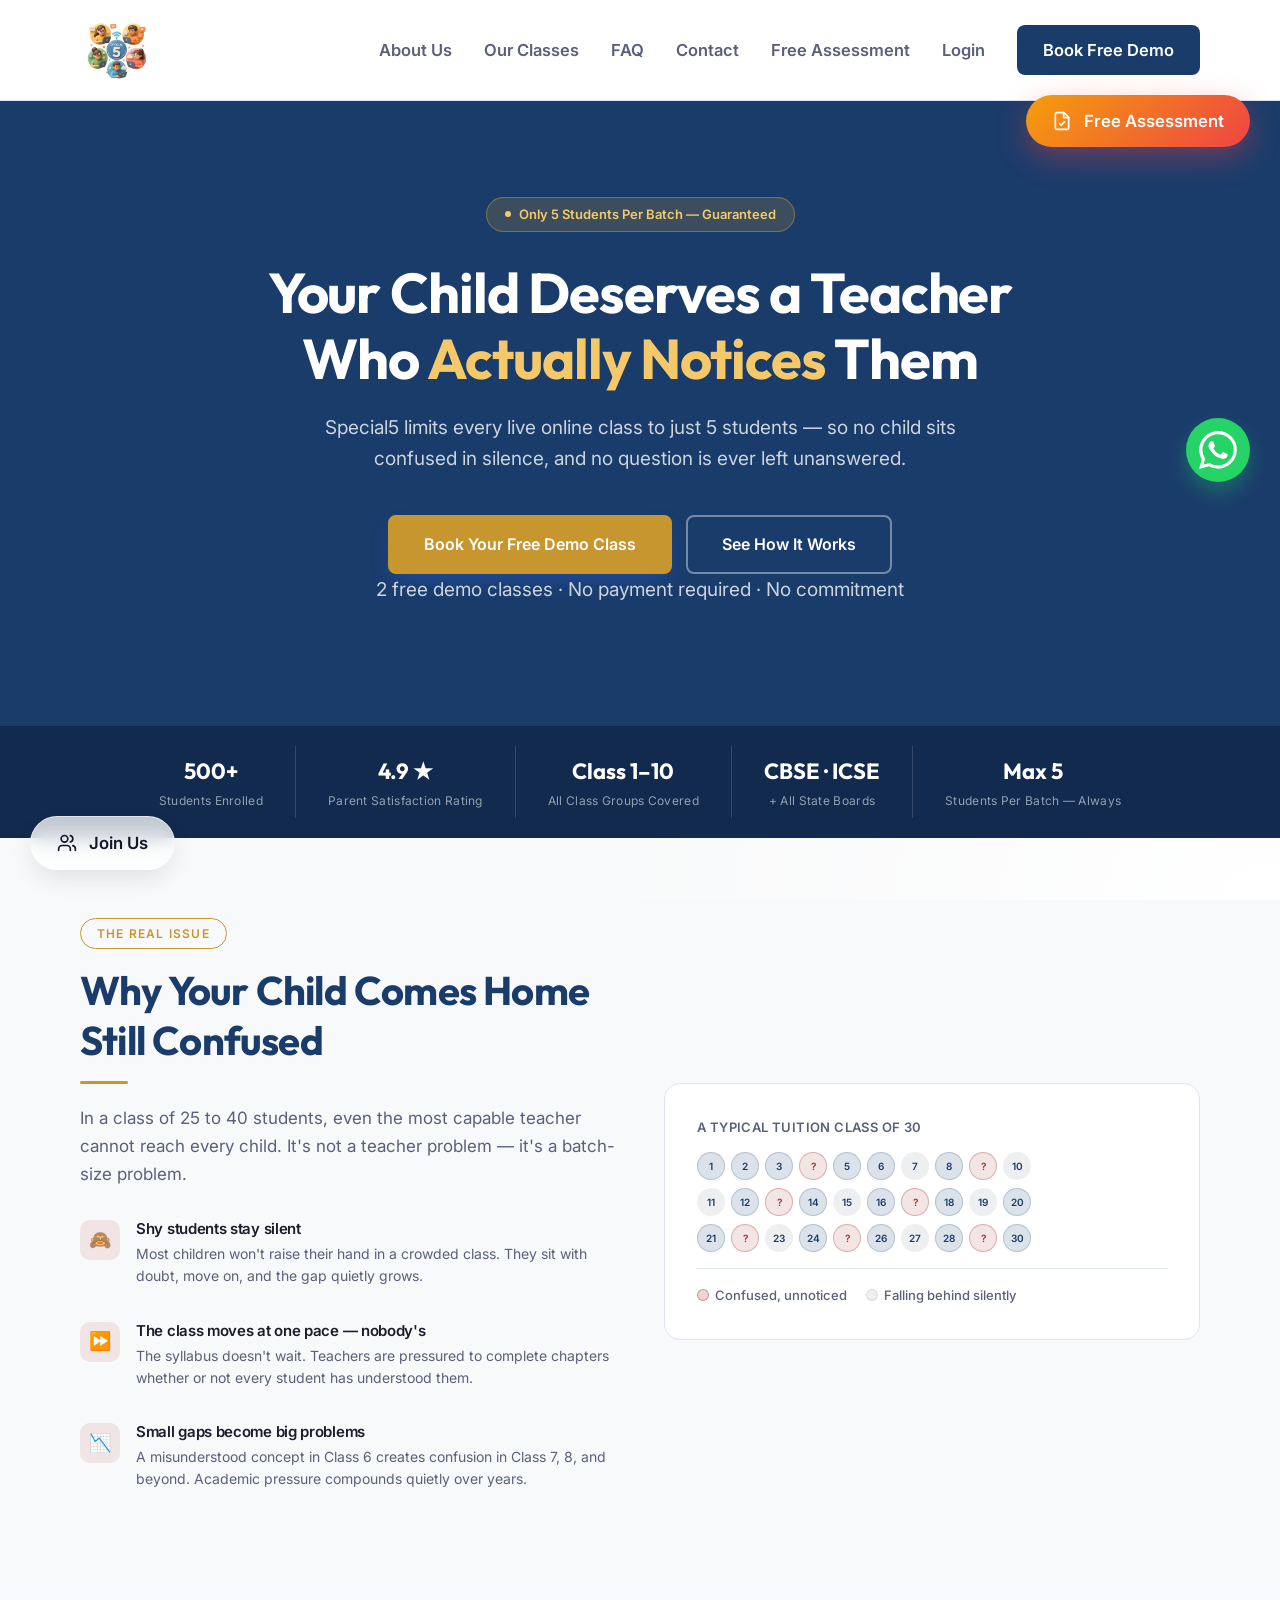
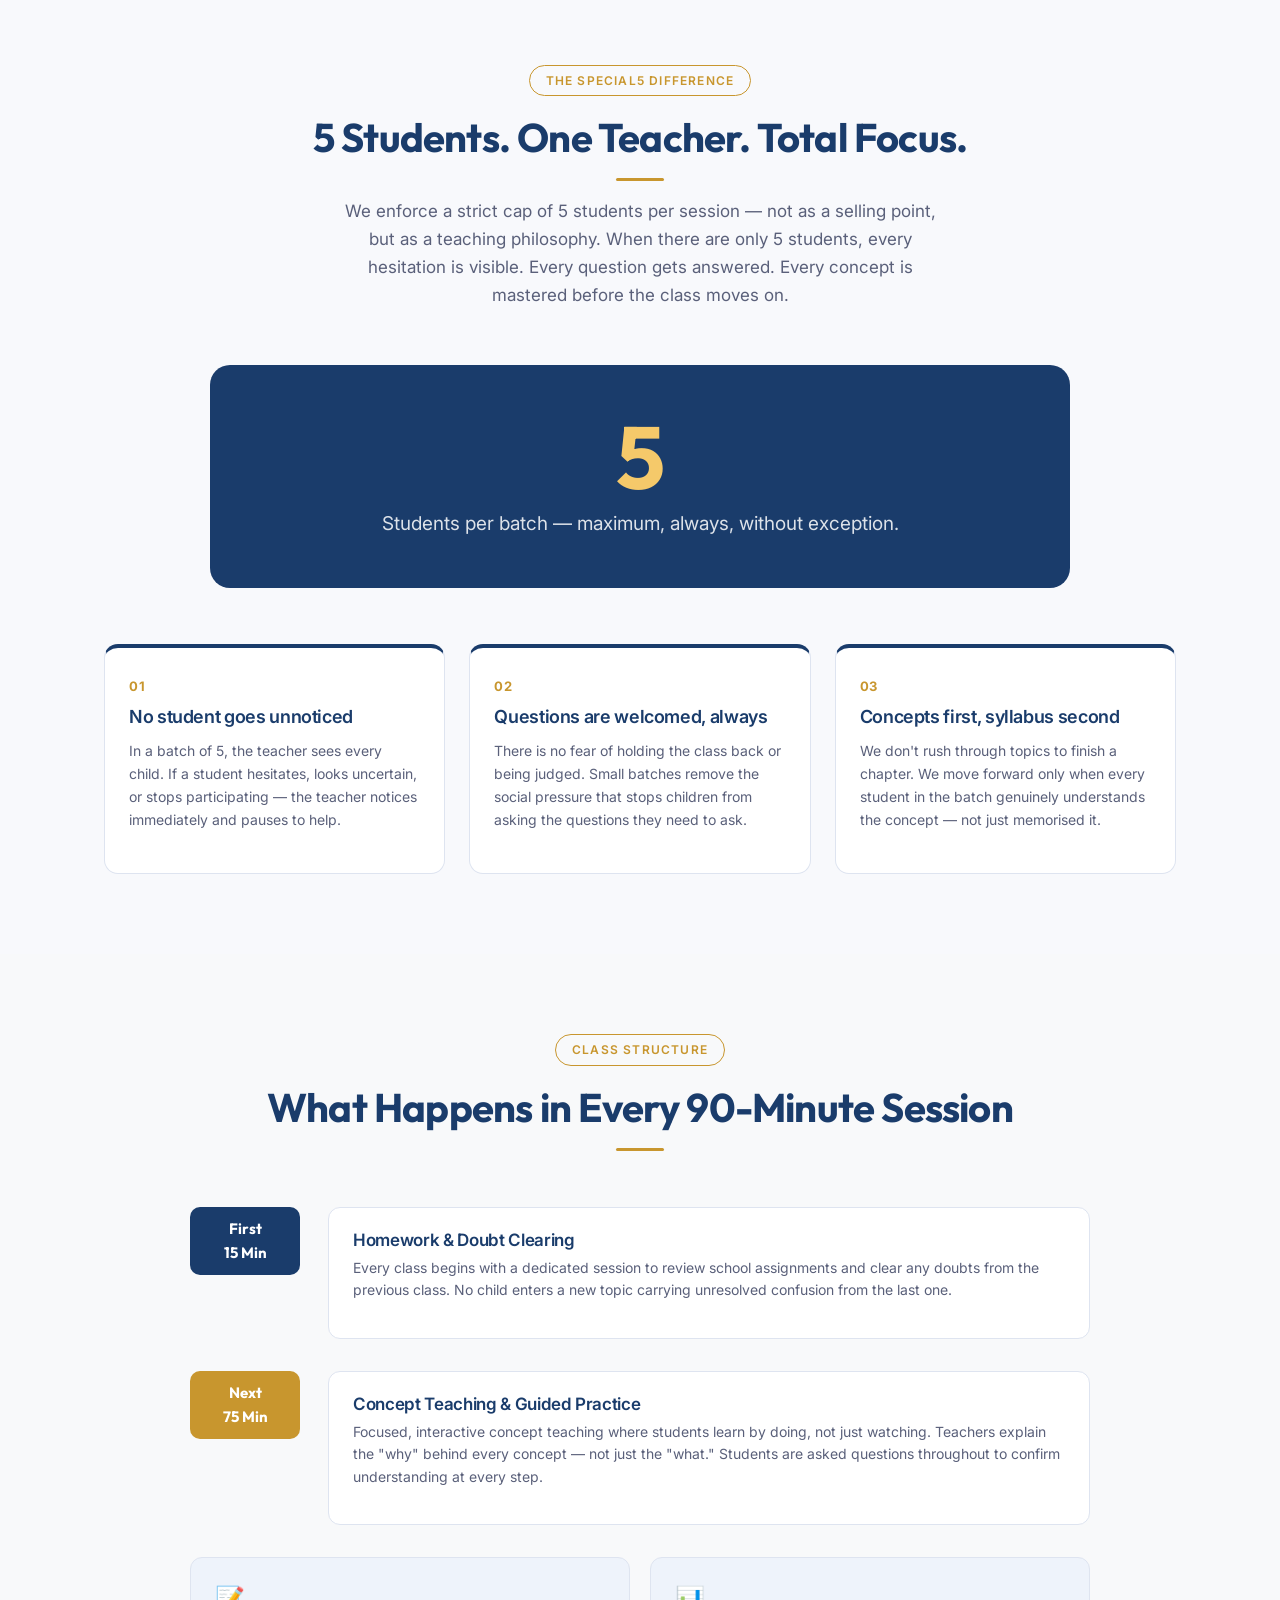
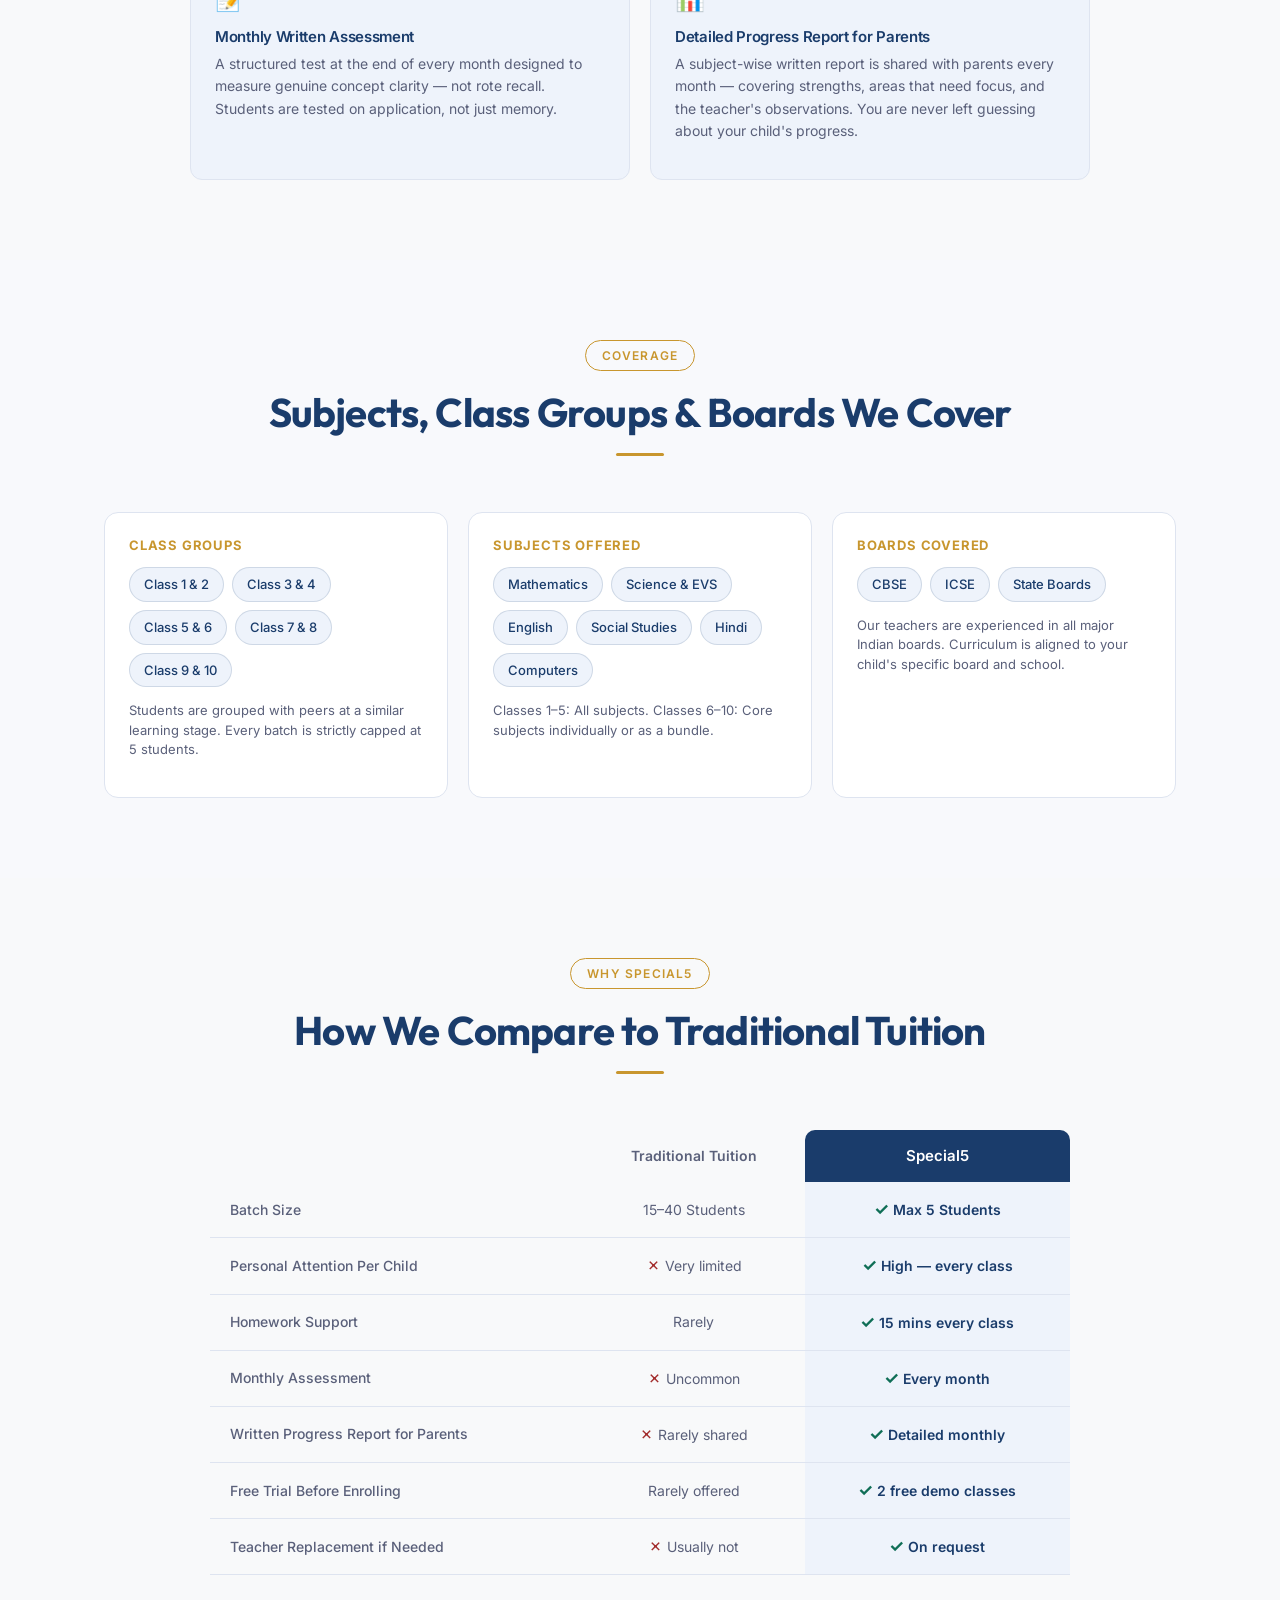
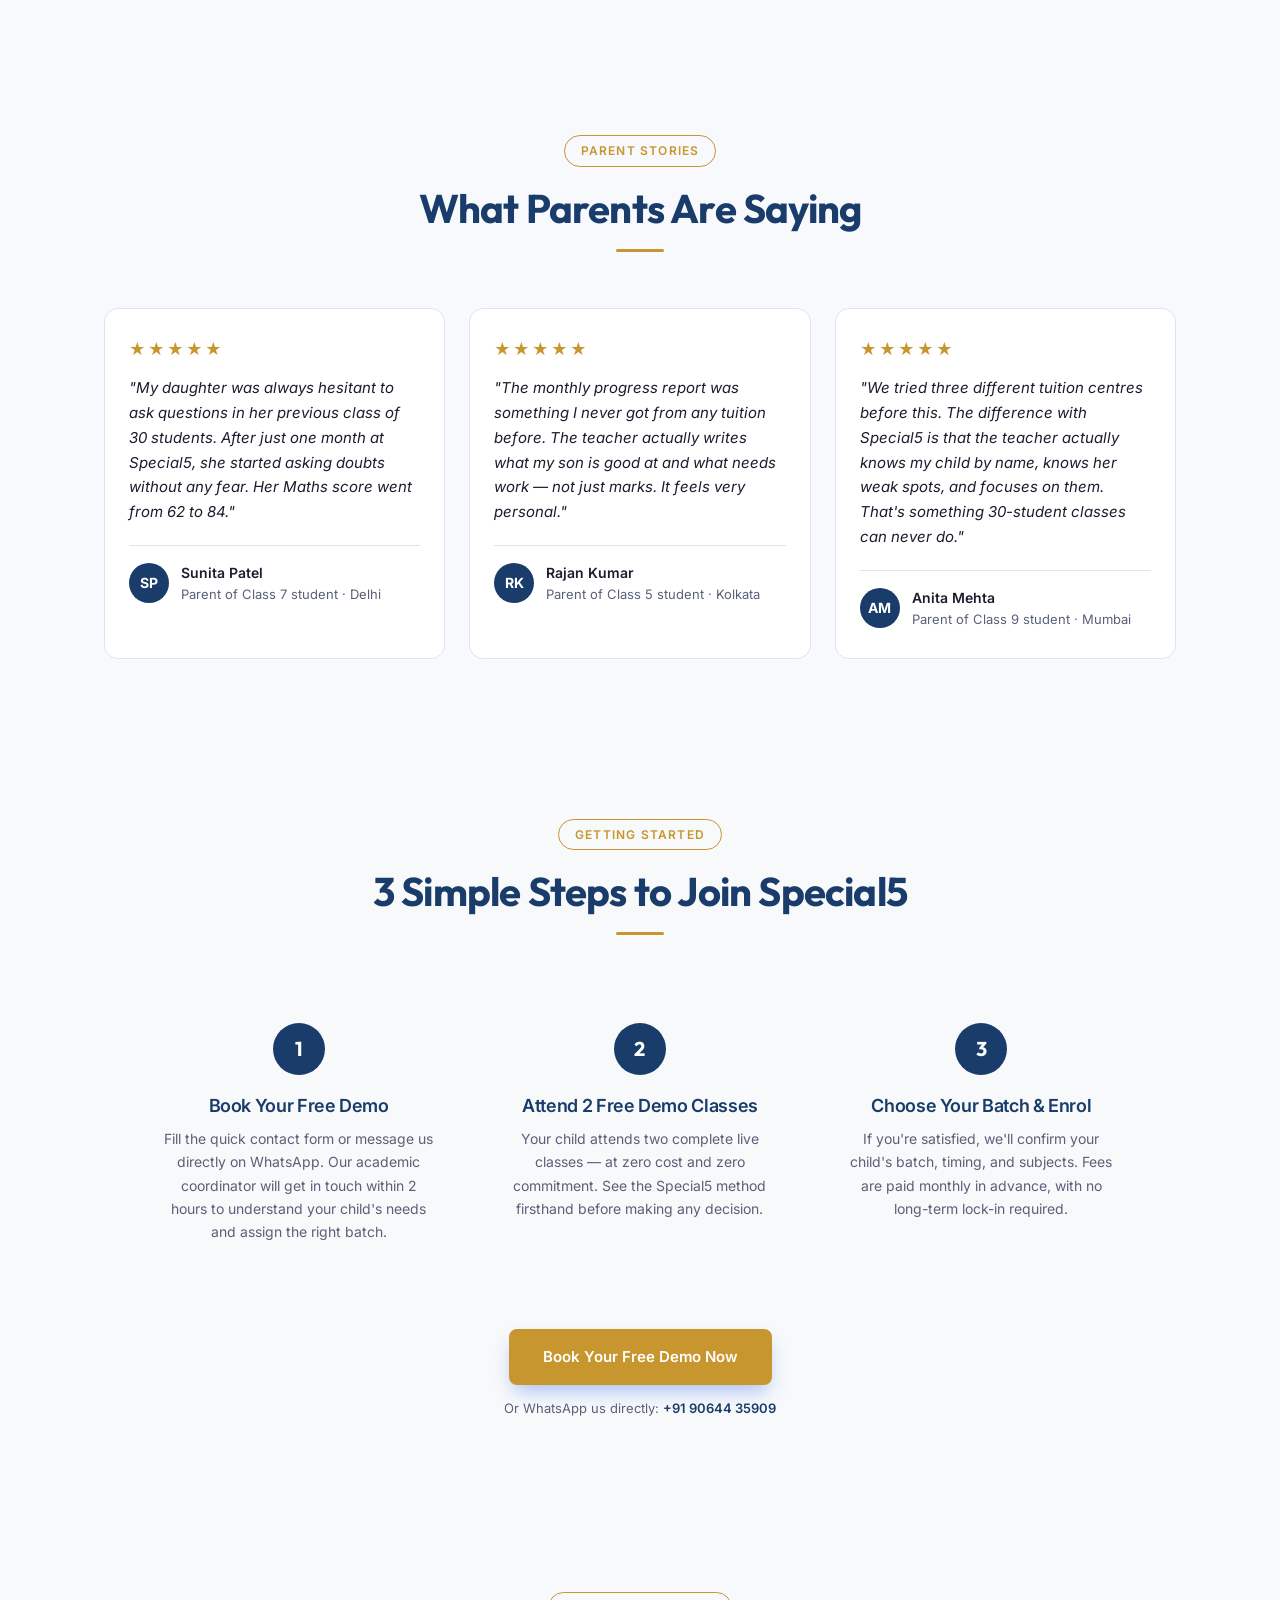
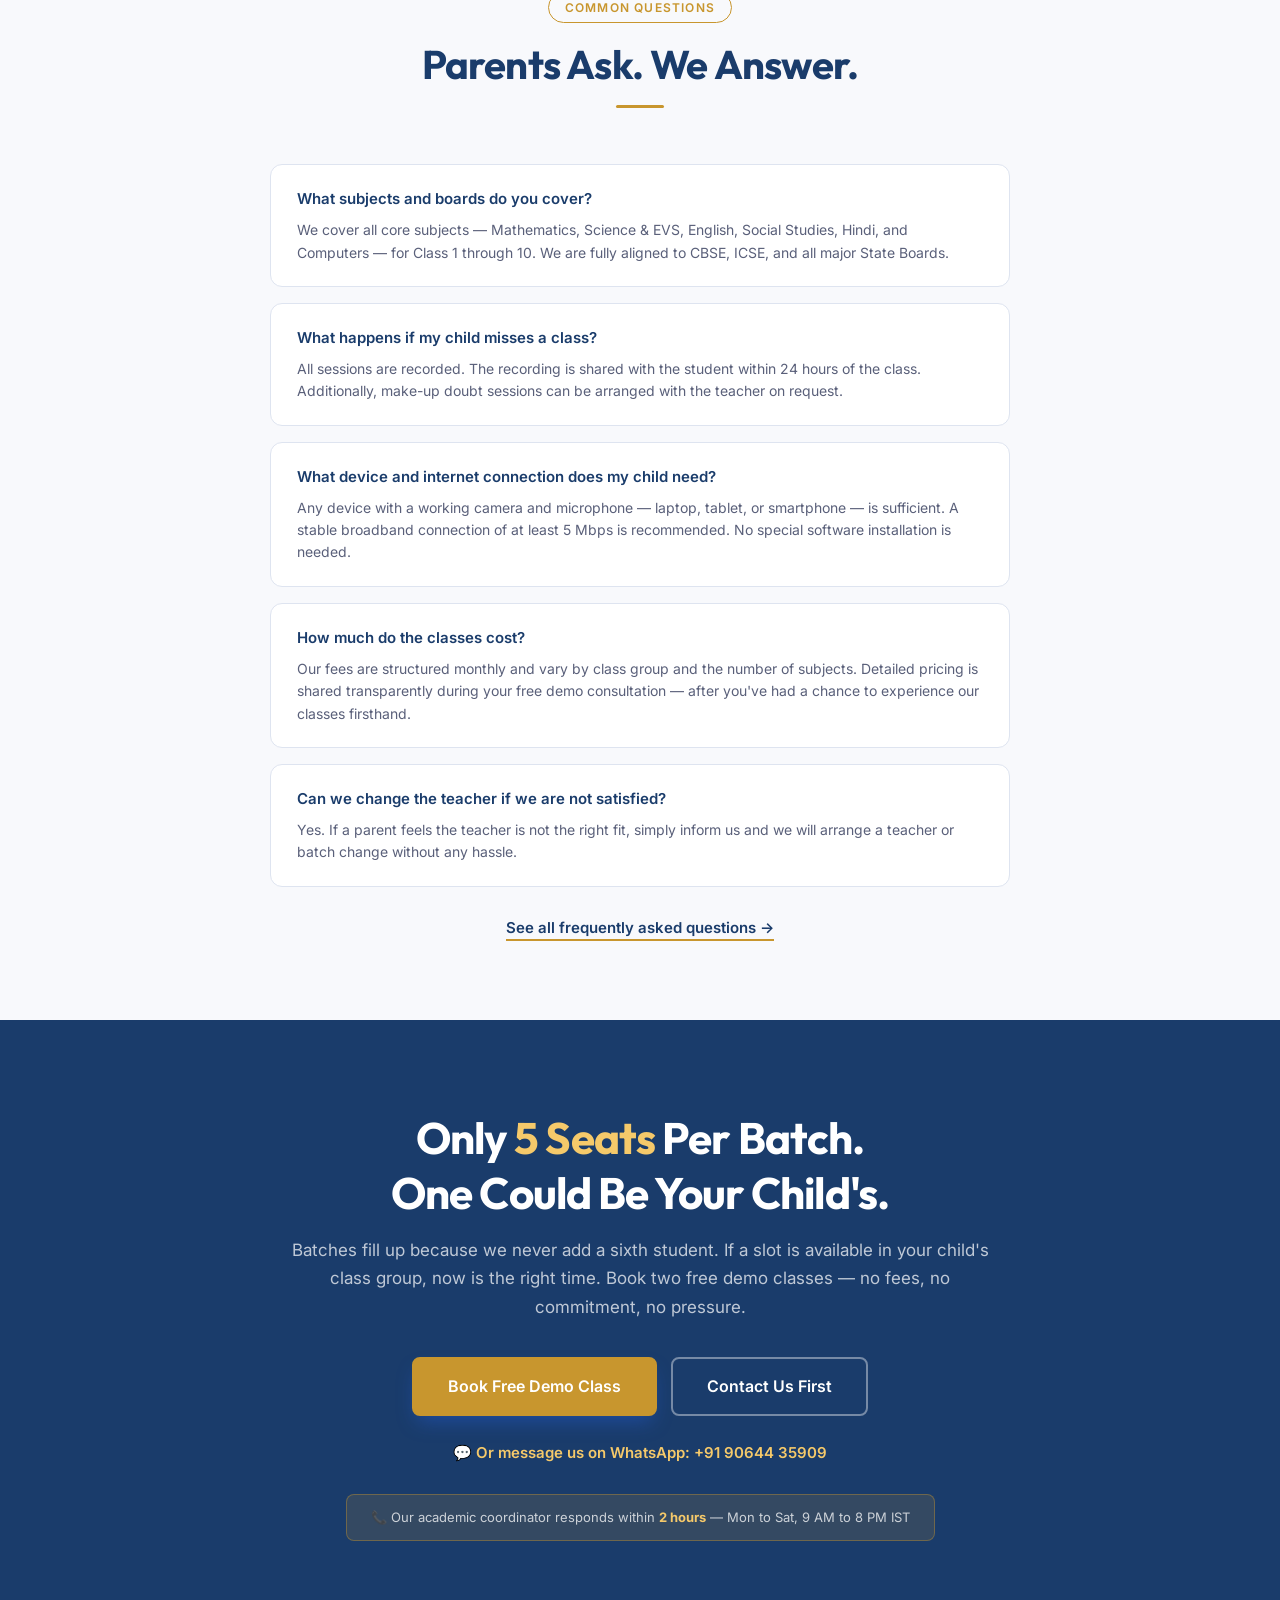
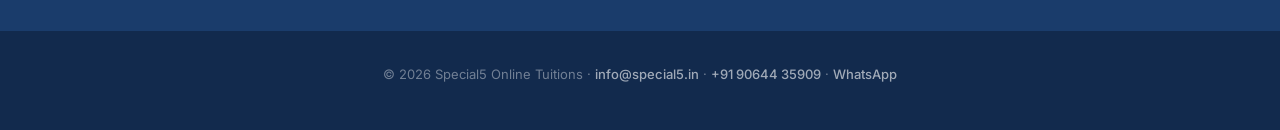
==== commit 3f64938d: "Update homepage font and increase header sizes" ====
--- a/index.html
+++ b/index.html
@@ -10,7 +10,6 @@
 <meta property="og:image" content="images/new-logo.png">
 <meta property="og:type" content="website">
 <link rel="icon" type="image/png" href="images/new-logo.png">
-<link href="https://fonts.googleapis.com/css2?family=Playfair+Display:wght@600;700&family=DM+Sans:wght@400;500;600&display=swap" rel="stylesheet">
 <link rel="stylesheet" href="styles.css">
 <script src="components.js" defer></script>
 <style>
@@ -30,20 +29,20 @@
     --green-bg: #E8F5F1;
     --red: #A32D2D;
   }
-  html { font-family: 'DM Sans', sans-serif; font-size: 16px; color: var(--text); scroll-behavior: smooth; }
-  h1,h2,h3,h4 { font-family: 'Playfair Display', serif; line-height: 1.25; }
+  html { font-family: var(--font-family-primary); font-size: 16px; color: var(--text); scroll-behavior: smooth; }
+  h1,h2,h3,h4 { font-family: var(--font-family-heading); line-height: 1.25; }
   a { text-decoration: none; color: inherit; }
   img { max-width: 100%; display: block; }
   .container { max-width: 1120px; margin: 0 auto; padding: 0 24px; }
 
   /* ── NAV ─────────────────────────────────── */
-  nav { background: var(--white); border-bottom: 1px solid var(--border); padding: 0 24px; position: sticky; top: 0; z-index: 100; }
-  .nav-inner { max-width: 1120px; margin: 0 auto; height: 68px; display: flex; align-items: center; justify-content: space-between; }
+  nav { background: var(--white); border-bottom: 1px solid var(--border); padding: 10px 24px; position: sticky; top: 0; z-index: 100; }
+  .nav-inner { max-width: 1120px; margin: 0 auto; min-height: 80px; display: flex; align-items: center; justify-content: space-between; }
   .logo { display: flex; align-items: center; }
   .nav-links { display: flex; gap: 32px; align-items: center; }
-  .nav-links a { font-size: 14px; font-weight: 500; color: var(--muted); transition: color .2s; }
+  .nav-links a { font-size: 16.5px; font-weight: 600; color: var(--muted); transition: color .2s; }
   .nav-links a:hover { color: var(--navy); }
-  .nav-cta { background: var(--navy); color: var(--white) !important; padding: 10px 22px; border-radius: 8px; font-size: 14px; font-weight: 600; transition: background .2s; }
+  .nav-cta { background: var(--navy); color: var(--white) !important; padding: 12px 26px; border-radius: 8px; font-size: 16.5px; font-weight: 700; transition: background .2s; }
   .nav-cta:hover { background: var(--navy-dark) !important; }
 
   /* ── HERO ────────────────────────────────── */
@@ -65,7 +64,7 @@
   .stats-inner { max-width: 1120px; margin: 0 auto; display: flex; flex-wrap: wrap; justify-content: center; gap: 0; }
   .stat-item { padding: 8px 32px; border-right: 1px solid rgba(255,255,255,0.15); text-align: center; }
   .stat-item:last-child { border-right: none; }
-  .stat-num { font-size: 22px; font-weight: 700; color: var(--white); font-family: 'Playfair Display', serif; }
+  .stat-num { font-size: 22px; font-weight: 700; color: var(--white); font-family: var(--font-family-heading); }
   .stat-label { font-size: 12px; color: rgba(255,255,255,0.55); margin-top: 2px; letter-spacing: 0.3px; }
 
   /* ── SECTION BASE ─────────────────────────── */
@@ -94,44 +93,44 @@
   .problem-points { display: flex; flex-direction: column; gap: 20px; }
   .problem-point { display: flex; gap: 16px; }
   .pp-icon { width: 40px; height: 40px; border-radius: 10px; background: rgba(163,45,45,0.1); display: flex; align-items: center; justify-content: center; flex-shrink: 0; font-size: 18px; }
-  .pp-text h4 { font-size: 15px; font-weight: 600; color: var(--text); margin-bottom: 4px; font-family: 'DM Sans', sans-serif; }
+  .pp-text h4 { font-size: 15px; font-weight: 600; color: var(--text); margin-bottom: 4px; font-family: var(--font-family-primary); }
   .pp-text p { font-size: 14px; color: var(--muted); line-height: 1.6; }
 
   /* ── SOLUTION ─────────────────────────────── */
   .solution-highlight { background: var(--navy); border-radius: 20px; padding: 48px; text-align: center; max-width: 860px; margin: 0 auto 56px; }
-  .big-number { font-size: 88px; font-weight: 700; color: #F5C96A; font-family: 'Playfair Display', serif; line-height: 1; }
+  .big-number { font-size: 88px; font-weight: 700; color: #F5C96A; font-family: var(--font-family-heading); line-height: 1; }
   .big-number-label { font-size: 19px; color: rgba(255,255,255,0.85); margin-top: 8px; }
   .solution-cards { display: grid; grid-template-columns: repeat(3, 1fr); gap: 24px; max-width: 1120px; margin: 0 auto; }
   .sol-card { background: var(--white); border: 1px solid var(--border); border-radius: 14px; padding: 28px 24px; border-top: 4px solid var(--navy); }
   .sol-num { font-size: 13px; font-weight: 700; color: var(--gold); letter-spacing: 0.8px; margin-bottom: 10px; }
-  .sol-card h3 { font-size: 18px; color: var(--navy); margin-bottom: 10px; font-family: 'DM Sans', sans-serif; font-weight: 600; }
+  .sol-card h3 { font-size: 18px; color: var(--navy); margin-bottom: 10px; font-family: var(--font-family-primary); font-weight: 600; }
   .sol-card p { font-size: 14px; color: var(--muted); line-height: 1.65; }
 
   /* ── CLASS STRUCTURE ──────────────────────── */
   .class-wrap { max-width: 900px; margin: 0 auto; }
   .class-timeline { position: relative; }
   .class-block { display: flex; gap: 28px; align-items: flex-start; margin-bottom: 32px; }
-  .time-badge { background: var(--navy); color: var(--white); border-radius: 10px; padding: 10px 18px; font-size: 15px; font-weight: 700; white-space: nowrap; flex-shrink: 0; min-width: 110px; text-align: center; font-family: 'Playfair Display', serif; }
+  .time-badge { background: var(--navy); color: var(--white); border-radius: 10px; padding: 10px 18px; font-size: 15px; font-weight: 700; white-space: nowrap; flex-shrink: 0; min-width: 110px; text-align: center; font-family: var(--font-family-heading); }
   .time-badge.gold { background: var(--gold); }
   .class-content { background: var(--white); border: 1px solid var(--border); border-radius: 12px; padding: 22px 24px; flex: 1; }
-  .class-content h3 { font-size: 17px; font-weight: 600; color: var(--navy); margin-bottom: 6px; font-family: 'DM Sans', sans-serif; }
+  .class-content h3 { font-size: 17px; font-weight: 600; color: var(--navy); margin-bottom: 6px; font-family: var(--font-family-primary); }
   .class-content p { font-size: 14px; color: var(--muted); line-height: 1.6; }
   .monthly-row { display: grid; grid-template-columns: 1fr 1fr; gap: 20px; margin-top: 32px; }
   .monthly-card { background: var(--navy-light); border: 1px solid var(--border); border-radius: 12px; padding: 22px 24px; }
-  .monthly-card h4 { font-size: 15px; font-weight: 600; color: var(--navy); margin-bottom: 6px; font-family: 'DM Sans', sans-serif; }
+  .monthly-card h4 { font-size: 15px; font-weight: 600; color: var(--navy); margin-bottom: 6px; font-family: var(--font-family-primary); }
   .monthly-card p { font-size: 14px; color: var(--muted); line-height: 1.6; }
   .monthly-icon { font-size: 24px; margin-bottom: 10px; }
 
   /* ── WHAT WE COVER ────────────────────────── */
   .covers-grid { display: grid; grid-template-columns: repeat(3, 1fr); gap: 20px; max-width: 1120px; margin: 0 auto; }
   .cover-card { background: var(--white); border: 1px solid var(--border); border-radius: 14px; padding: 24px; }
-  .cover-card h4 { font-size: 13px; font-weight: 700; letter-spacing: 0.8px; text-transform: uppercase; color: var(--gold); margin-bottom: 14px; font-family: 'DM Sans', sans-serif; }
+  .cover-card h4 { font-size: 13px; font-weight: 700; letter-spacing: 0.8px; text-transform: uppercase; color: var(--gold); margin-bottom: 14px; font-family: var(--font-family-primary); }
   .cover-tags { display: flex; flex-wrap: wrap; gap: 8px; }
   .tag { background: var(--navy-light); color: var(--navy); font-size: 13px; font-weight: 500; padding: 6px 14px; border-radius: 100px; border: 1px solid rgba(26,60,107,0.15); }
 
   /* ── COMPARISON ───────────────────────────── */
   .compare-table { width: 100%; max-width: 860px; margin: 0 auto; border-collapse: collapse; }
-  .compare-table thead th { padding: 14px 20px; font-size: 14px; font-weight: 600; font-family: 'DM Sans', sans-serif; }
+  .compare-table thead th { padding: 14px 20px; font-size: 14px; font-weight: 600; font-family: var(--font-family-primary); }
   .compare-table thead th:first-child { text-align: left; color: var(--muted); }
   .compare-table thead th.hl { background: var(--navy); color: var(--white); border-radius: 10px 10px 0 0; }
   .compare-table tbody td { padding: 14px 20px; font-size: 14px; border-bottom: 1px solid var(--border); color: var(--text); }
@@ -154,8 +153,8 @@
   /* ── HOW TO JOIN ──────────────────────────── */
   .steps-grid { display: grid; grid-template-columns: repeat(3, 1fr); gap: 24px; max-width: 1000px; margin: 0 auto; position: relative; }
   .step-card { text-align: center; padding: 32px 24px; }
-  .step-num { width: 52px; height: 52px; border-radius: 50%; background: var(--navy); color: var(--white); font-size: 20px; font-weight: 700; display: flex; align-items: center; justify-content: center; margin: 0 auto 20px; font-family: 'Playfair Display', serif; }
-  .step-card h3 { font-size: 18px; color: var(--navy); margin-bottom: 10px; font-family: 'DM Sans', sans-serif; font-weight: 600; }
+  .step-num { width: 52px; height: 52px; border-radius: 50%; background: var(--navy); color: var(--white); font-size: 20px; font-weight: 700; display: flex; align-items: center; justify-content: center; margin: 0 auto 20px; font-family: var(--font-family-heading); }
+  .step-card h3 { font-size: 18px; color: var(--navy); margin-bottom: 10px; font-family: var(--font-family-primary); font-weight: 600; }
   .step-card p { font-size: 14px; color: var(--muted); line-height: 1.65; }
 
   /* ── FAQ TEASER ───────────────────────────── */
@@ -198,7 +197,7 @@
 <nav>
   <div class="nav-inner">
     <a href="index.html" class="logo">
-      <img src="images/new-logo.png" alt="Special5 Logo" style="height: 44px; vertical-align: middle;">
+      <img src="images/new-logo.png" alt="Special5 Logo" style="height: 72px; vertical-align: middle;">
     </a>
     <div class="nav-links">
       <a href="about.html">About Us</a>
